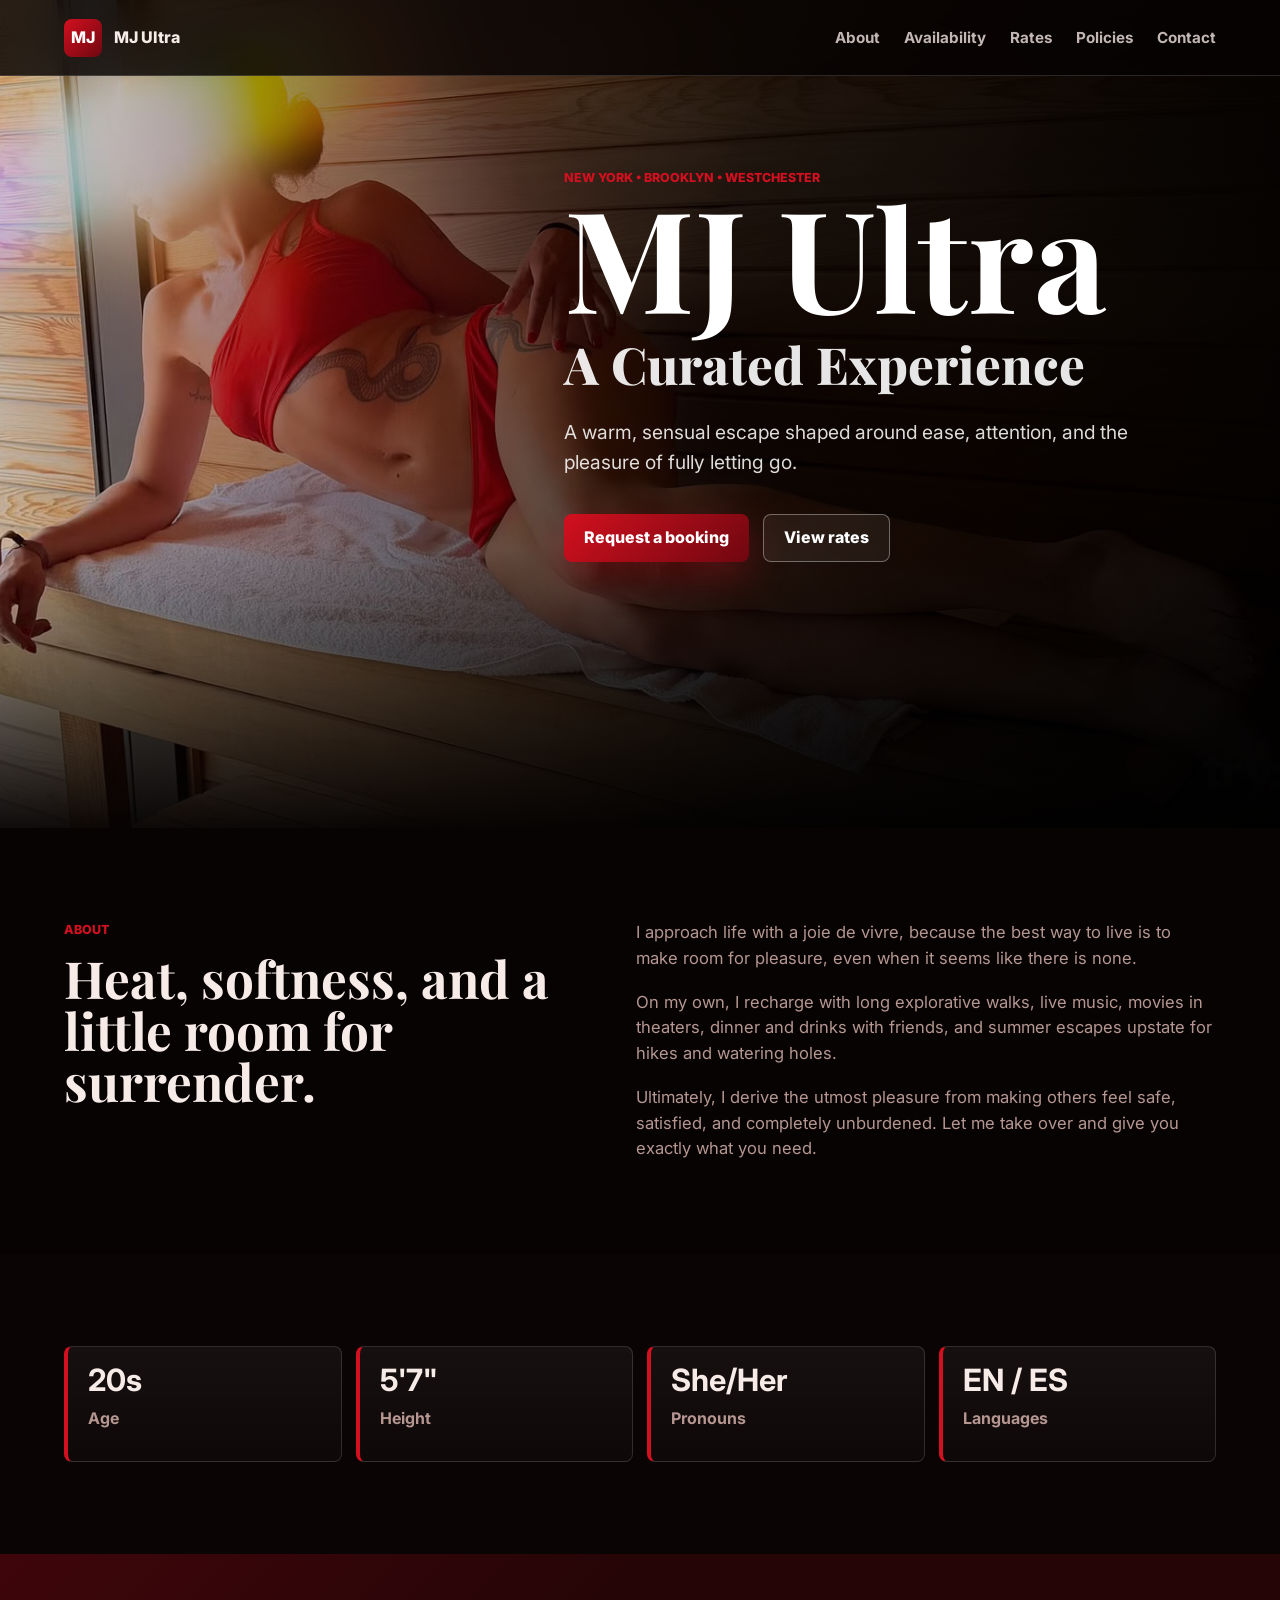
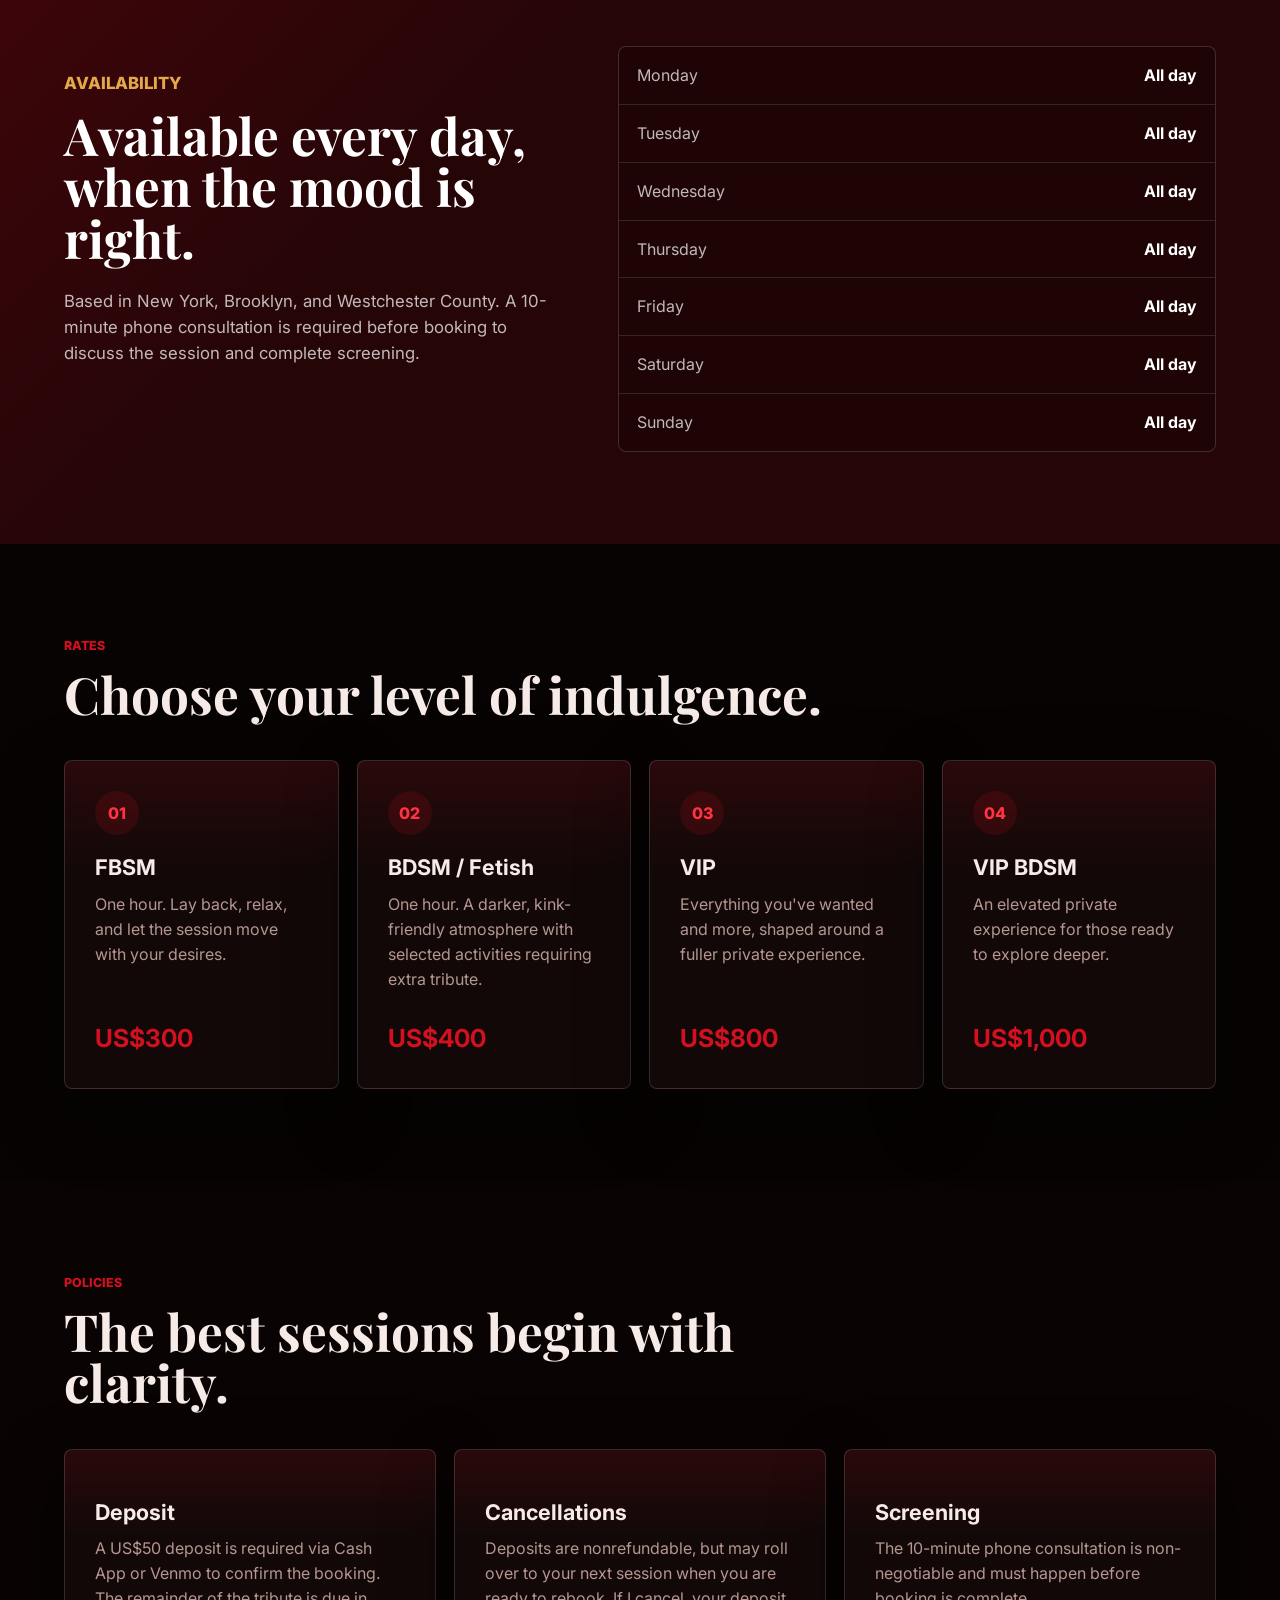
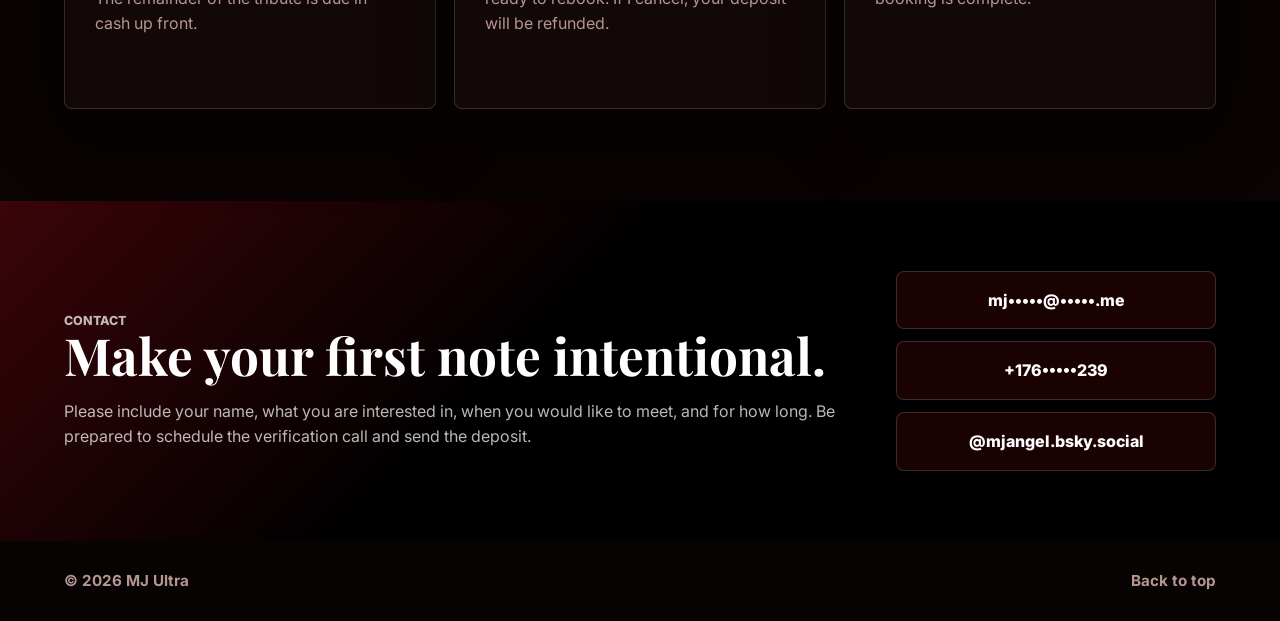
==== index.html @ 52ec8de4 "Launch MJ Ultra website" ====
<!doctype html>
<html lang="en">
  <head>
    <meta charset="utf-8">
    <meta name="viewport" content="width=device-width, initial-scale=1">
    <meta
      name="description"
      content="MJ Ultra offers curated massage and bodywork experiences in New York, Brooklyn, and Westchester County."
    >
    <title>MJ Ultra | A Curated Experience</title>
    <link rel="preconnect" href="https://fonts.googleapis.com">
    <link rel="preconnect" href="https://fonts.gstatic.com" crossorigin>
    <link
      href="https://fonts.googleapis.com/css2?family=Inter:wght@400;500;600;700;800&family=Playfair+Display:wght@700;800&display=swap"
      rel="stylesheet"
    >
    <link rel="stylesheet" href="styles.css">
  </head>
  <body>
    <header class="site-header" data-header>
      <a class="brand" href="#top" aria-label="MJ Ultra home">
        <span class="brand-mark">MJ</span>
        <span>MJ Ultra</span>
      </a>

      <button class="nav-toggle" type="button" aria-label="Open menu" aria-expanded="false" data-nav-toggle>
        <span></span>
        <span></span>
      </button>

      <nav class="site-nav" data-nav>
        <a href="#about">About</a>
        <a href="#availability">Availability</a>
        <a href="#rates">Rates</a>
        <a href="#policies">Policies</a>
        <a href="#contact">Contact</a>
      </nav>
    </header>

    <main id="top">
      <section class="hero" aria-label="MJ Ultra introduction">
        <img class="hero-image" src="assets/mj-ultra-hero.png" alt="MJ Ultra reclining in a red bikini in a warm sauna setting">
        <div class="hero-overlay"></div>
        <div class="hero-content">
          <p class="eyebrow">New York • Brooklyn • Westchester</p>
          <h1>MJ Ultra</h1>
          <p class="hero-tagline">A Curated Experience</p>
          <p class="hero-copy">
            A warm, sensual escape shaped around ease, attention, and the pleasure of fully letting go.
          </p>
          <div class="hero-actions">
            <a class="button primary" href="#contact">Request a booking</a>
            <a class="button secondary" href="#rates">View rates</a>
          </div>
        </div>
      </section>

      <section class="section intro" id="about" aria-label="About MJ Ultra">
        <div>
          <p class="section-kicker">About</p>
          <h2>Heat, softness, and a little room for surrender.</h2>
        </div>
        <div class="copy-stack">
          <p>
            I approach life with a joie de vivre, because the best way to live is to make room for pleasure, even when it seems like there is none.
          </p>
          <p>
            On my own, I recharge with long explorative walks, live music, movies in theaters, dinner and drinks with friends, and summer escapes upstate for hikes and watering holes.
          </p>
          <p>
            Ultimately, I derive the utmost pleasure from making others feel safe, satisfied, and completely unburdened. Let me take over and give you exactly what you need.
          </p>
        </div>
      </section>

      <section class="section stats-band" aria-label="Profile details">
        <div class="stat">
          <strong>20s</strong>
          <span>Age</span>
        </div>
        <div class="stat">
          <strong>5'7"</strong>
          <span>Height</span>
        </div>
        <div class="stat">
          <strong>She/Her</strong>
          <span>Pronouns</span>
        </div>
        <div class="stat">
          <strong>EN / ES</strong>
          <span>Languages</span>
        </div>
      </section>

      <section class="section split" id="availability">
        <div>
          <p class="section-kicker">Availability</p>
          <h2>Available every day, when the mood is right.</h2>
          <p>
            Based in New York, Brooklyn, and Westchester County. A 10-minute phone consultation is required before booking to discuss the session and complete screening.
          </p>
        </div>
        <div class="availability-grid" aria-label="Weekly availability">
          <span>Monday</span><strong>All day</strong>
          <span>Tuesday</span><strong>All day</strong>
          <span>Wednesday</span><strong>All day</strong>
          <span>Thursday</span><strong>All day</strong>
          <span>Friday</span><strong>All day</strong>
          <span>Saturday</span><strong>All day</strong>
          <span>Sunday</span><strong>All day</strong>
        </div>
      </section>

      <section class="section" id="rates">
        <div class="section-heading">
          <p class="section-kicker">Rates</p>
          <h2>Choose your level of indulgence.</h2>
        </div>
        <div class="rate-grid">
          <article class="rate-card">
            <span class="icon">01</span>
            <h3>FBSM</h3>
            <p>One hour. Lay back, relax, and let the session move with your desires.</p>
            <strong>US$300</strong>
          </article>
          <article class="rate-card">
            <span class="icon">02</span>
            <h3>BDSM / Fetish</h3>
            <p>One hour. A darker, kink-friendly atmosphere with selected activities requiring extra tribute.</p>
            <strong>US$400</strong>
          </article>
          <article class="rate-card">
            <span class="icon">03</span>
            <h3>VIP</h3>
            <p>Everything you've wanted and more, shaped around a fuller private experience.</p>
            <strong>US$800</strong>
          </article>
          <article class="rate-card">
            <span class="icon">04</span>
            <h3>VIP BDSM</h3>
            <p>An elevated private experience for those ready to explore deeper.</p>
            <strong>US$1,000</strong>
          </article>
        </div>
      </section>

      <section class="section policy-section" id="policies">
        <div class="section-heading">
          <p class="section-kicker">Policies</p>
          <h2>The best sessions begin with clarity.</h2>
        </div>
        <div class="policy-grid">
          <article>
            <h3>Deposit</h3>
            <p>
              A US$50 deposit is required via Cash App or Venmo to confirm the booking. The remainder of the tribute is due in cash up front.
            </p>
          </article>
          <article>
            <h3>Cancellations</h3>
            <p>
              Deposits are nonrefundable, but may roll over to your next session when you are ready to rebook. If I cancel, your deposit will be refunded.
            </p>
          </article>
          <article>
            <h3>Screening</h3>
            <p>
              The 10-minute phone consultation is non-negotiable and must happen before booking is complete.
            </p>
          </article>
        </div>
      </section>

      <section class="contact-band" id="contact">
        <div>
          <p class="section-kicker">Contact</p>
          <h2>Make your first note intentional.</h2>
          <p>
            Please include your name, what you are interested in, when you would like to meet, and for how long. Be prepared to schedule the verification call and send the deposit.
          </p>
        </div>
        <div class="contact-list">
          <span class="contact-pill">mj•••••@•••••.me</span>
          <span class="contact-pill">+176•••••239</span>
          <span class="contact-pill">@mjangel.bsky.social</span>
        </div>
      </section>
    </main>

    <footer class="site-footer">
      <span>© 2026 MJ Ultra</span>
      <a href="#top">Back to top</a>
    </footer>

    <script src="script.js"></script>
  </body>
</html>
---- styles.css ----
:root {
  color-scheme: dark;
  --ink: #f7ebe7;
  --muted: #b59691;
  --paper: #070303;
  --white: #ffffff;
  --panel: #120808;
  --panel-soft: #1d0b0b;
  --line: rgba(255, 255, 255, 0.14);
  --red: #d3101f;
  --red-deep: #6f0710;
  --red-dark: #260507;
  --gold: #e2a84a;
  --shadow: 0 24px 70px rgba(0, 0, 0, 0.48);
}

* {
  box-sizing: border-box;
}

html {
  scroll-behavior: smooth;
}

body {
  margin: 0;
  background: var(--paper);
  color: var(--ink);
  font-family: Inter, system-ui, -apple-system, BlinkMacSystemFont, "Segoe UI", sans-serif;
  line-height: 1.55;
}

a {
  color: inherit;
  text-decoration: none;
}

.site-header {
  align-items: center;
  background: rgba(7, 3, 3, 0.82);
  backdrop-filter: blur(16px);
  border-bottom: 1px solid var(--line);
  display: flex;
  height: 76px;
  justify-content: space-between;
  left: 0;
  padding: 0 clamp(20px, 5vw, 72px);
  position: fixed;
  right: 0;
  top: 0;
  z-index: 10;
}

.brand {
  align-items: center;
  display: flex;
  font-weight: 800;
  gap: 12px;
}

.brand-mark {
  align-items: center;
  background: linear-gradient(135deg, var(--red), var(--red-deep));
  border-radius: 8px;
  color: var(--white);
  display: inline-flex;
  height: 38px;
  justify-content: center;
  width: 38px;
}

.site-nav {
  align-items: center;
  display: flex;
  gap: 24px;
  font-size: 0.95rem;
  font-weight: 700;
}

.site-nav a {
  color: rgba(247, 235, 231, 0.78);
}

.site-nav a:hover {
  color: var(--red);
}

.nav-toggle {
  background: transparent;
  border: 0;
  cursor: pointer;
  display: none;
  height: 44px;
  padding: 10px;
  width: 44px;
}

.nav-toggle span {
  background: var(--ink);
  display: block;
  height: 2px;
  margin: 7px 0;
  width: 24px;
}

.hero {
  min-height: 92vh;
  overflow: hidden;
  position: relative;
}

.hero-image {
  height: 100%;
  inset: 0;
  object-fit: cover;
  object-position: center;
  position: absolute;
  width: 100%;
}

.hero-overlay {
  background:
    radial-gradient(circle at 24% 34%, rgba(211, 16, 31, 0.16), transparent 30%),
    linear-gradient(270deg, rgba(0, 0, 0, 0.94) 0%, rgba(0, 0, 0, 0.78) 42%, rgba(0, 0, 0, 0.16) 100%),
    linear-gradient(0deg, rgba(7, 3, 3, 0.95), transparent 34%);
  inset: 0;
  position: absolute;
}

.hero-content {
  color: var(--white);
  margin-left: auto;
  max-width: 780px;
  padding: 168px clamp(20px, 5vw, 72px) 96px;
  position: relative;
}

.eyebrow,
.section-kicker {
  color: var(--red);
  font-size: 0.78rem;
  font-weight: 800;
  letter-spacing: 0;
  margin: 0 0 14px;
  text-transform: uppercase;
}

.hero h1 {
  font-family: "Playfair Display", Georgia, serif;
  font-size: clamp(4.4rem, 11vw, 11rem);
  letter-spacing: 0;
  line-height: 0.78;
  margin: 0;
  max-width: 900px;
}

.hero-tagline {
  color: rgba(255, 255, 255, 0.9);
  font-family: "Playfair Display", Georgia, serif;
  font-size: clamp(1.75rem, 4vw, 3.5rem);
  font-weight: 800;
  line-height: 1;
  margin: 28px 0 0;
}

.hero-copy {
  color: rgba(255, 255, 255, 0.86);
  font-size: 1.2rem;
  margin: 28px 0 0;
  max-width: 630px;
}

.hero-actions {
  display: flex;
  flex-wrap: wrap;
  gap: 14px;
  margin-top: 36px;
}

.button {
  align-items: center;
  border-radius: 8px;
  display: inline-flex;
  font-weight: 800;
  justify-content: center;
  min-height: 48px;
  padding: 0 20px;
}

.button.primary {
  background: linear-gradient(135deg, var(--red), var(--red-deep));
  color: var(--white);
  box-shadow: 0 16px 38px rgba(211, 16, 31, 0.28);
}

.button.primary:hover {
  filter: brightness(1.08);
}

.button.secondary {
  background: rgba(255, 255, 255, 0.06);
  border: 1px solid rgba(255, 255, 255, 0.35);
  color: var(--white);
}

.button.secondary:hover {
  background: rgba(255, 255, 255, 0.12);
}

.section {
  padding: 92px clamp(20px, 5vw, 72px);
}

.intro {
  align-items: start;
  display: grid;
  gap: 48px;
  grid-template-columns: minmax(0, 0.95fr) minmax(360px, 1.05fr);
}

h2 {
  font-family: "Playfair Display", Georgia, serif;
  font-size: clamp(2rem, 4vw, 4.1rem);
  letter-spacing: 0;
  line-height: 1;
  margin: 0;
}

h3 {
  font-size: 1.35rem;
  line-height: 1.15;
  margin: 20px 0 12px;
}

.copy-stack {
  color: var(--muted);
  display: grid;
  font-size: 1.04rem;
  gap: 18px;
}

.copy-stack p {
  margin: 0;
}

.section-heading {
  max-width: 820px;
}

.stats-band {
  background: #0b0404;
  display: grid;
  gap: 14px;
  grid-template-columns: repeat(4, minmax(0, 1fr));
}

.stat {
  background: linear-gradient(180deg, rgba(255, 255, 255, 0.05), rgba(255, 255, 255, 0.02));
  border: 1px solid var(--line);
  border-left: 4px solid var(--red);
  border-radius: 8px;
  min-height: 116px;
  padding: 18px 20px;
}

.stat strong {
  display: block;
  font-size: clamp(1.45rem, 2.4vw, 2.3rem);
  line-height: 1;
}

.stat span {
  color: var(--muted);
  display: block;
  font-weight: 700;
  margin-top: 10px;
}

.split {
  align-items: start;
  background:
    linear-gradient(135deg, rgba(111, 7, 16, 0.34), transparent 34%),
    var(--red-dark);
  color: var(--white);
  display: grid;
  gap: 64px;
  grid-template-columns: minmax(0, 0.9fr) minmax(320px, 1.1fr);
}

.split .section-kicker {
  color: var(--gold);
}

.split p {
  color: rgba(255, 255, 255, 0.72);
  font-size: 1.05rem;
  margin-top: 24px;
}

.availability-grid {
  background: rgba(0, 0, 0, 0.2);
  border: 1px solid rgba(255, 255, 255, 0.16);
  border-radius: 8px;
  display: grid;
  grid-template-columns: 1fr auto;
  overflow: hidden;
}

.availability-grid span,
.availability-grid strong {
  border-bottom: 1px solid rgba(255, 255, 255, 0.12);
  padding: 16px 18px;
}

.availability-grid span:nth-last-child(-n + 2),
.availability-grid strong:nth-last-child(-n + 1) {
  border-bottom: 0;
}

.availability-grid span {
  color: rgba(255, 255, 255, 0.72);
}

.availability-grid strong {
  color: var(--white);
}

.rate-grid,
.policy-grid {
  display: grid;
  gap: 18px;
  margin-top: 40px;
}

.rate-grid {
  grid-template-columns: repeat(4, minmax(0, 1fr));
}

.policy-grid {
  grid-template-columns: repeat(3, minmax(0, 1fr));
}

.rate-card,
.policy-grid article {
  background:
    linear-gradient(180deg, rgba(211, 16, 31, 0.12), transparent 34%),
    var(--panel);
  border: 1px solid var(--line);
  border-radius: 8px;
  box-shadow: var(--shadow);
  min-height: 260px;
  padding: 30px;
}

.rate-card {
  display: flex;
  flex-direction: column;
}

.rate-card p,
.policy-grid p,
.contact-band p {
  color: var(--muted);
  margin: 0;
}

.rate-card strong {
  color: var(--red);
  display: block;
  font-size: 1.55rem;
  margin-top: auto;
  padding-top: 28px;
}

.icon {
  align-items: center;
  background: rgba(211, 16, 31, 0.14);
  border-radius: 999px;
  color: #ff3342;
  display: inline-flex;
  font-weight: 800;
  height: 44px;
  justify-content: center;
  width: 44px;
}

.policy-section {
  background: #090303;
}

.contact-band {
  align-items: center;
  background:
    linear-gradient(135deg, rgba(211, 16, 31, 0.28), transparent 42%),
    #000000;
  color: var(--white);
  display: flex;
  gap: 32px;
  justify-content: space-between;
  padding: 70px clamp(20px, 5vw, 72px);
}

.contact-band h2 {
  max-width: 820px;
}

.contact-band p {
  color: rgba(255, 255, 255, 0.72);
  margin-top: 18px;
}

.contact-list {
  display: grid;
  gap: 12px;
  min-width: min(100%, 320px);
}

.contact-pill {
  background: rgba(211, 16, 31, 0.12);
  border: 1px solid rgba(255, 255, 255, 0.16);
  border-radius: 8px;
  color: var(--white);
  display: block;
  font-weight: 800;
  padding: 16px 18px;
  text-align: center;
}

.site-footer {
  align-items: center;
  display: flex;
  justify-content: space-between;
  padding: 28px clamp(20px, 5vw, 72px);
}

.site-footer,
.site-footer a {
  color: var(--muted);
  font-size: 0.95rem;
  font-weight: 700;
}

@media (max-width: 980px) {
  .rate-grid,
  .policy-grid {
    grid-template-columns: repeat(2, minmax(0, 1fr));
  }
}

@media (max-width: 850px) {
  .site-header {
    height: 68px;
  }

  .brand span:last-child {
    max-width: 168px;
  }

  .nav-toggle {
    display: block;
  }

  .site-nav {
    background: rgba(7, 3, 3, 0.98);
    border-bottom: 1px solid var(--line);
    box-shadow: var(--shadow);
    display: none;
    flex-direction: column;
    gap: 0;
    left: 0;
    padding: 12px 20px 22px;
    position: absolute;
    right: 0;
    top: 68px;
  }

  .site-nav.is-open {
    display: flex;
  }

  .site-nav a {
    padding: 14px 0;
    width: 100%;
  }

  .hero {
    min-height: 780px;
  }

  .hero-overlay {
    background:
      linear-gradient(0deg, rgba(0, 0, 0, 0.92), rgba(0, 0, 0, 0.38)),
      linear-gradient(90deg, rgba(0, 0, 0, 0.75), transparent);
  }

  .hero-content {
    padding-top: 128px;
  }

  .intro,
  .split {
    grid-template-columns: 1fr;
  }

  .stats-band,
  .rate-grid,
  .policy-grid {
    grid-template-columns: 1fr;
  }

  .contact-band,
  .site-footer {
    align-items: flex-start;
    flex-direction: column;
  }
}

@media (max-width: 520px) {
  .hero h1 {
    font-size: 4.4rem;
  }

  .hero-actions,
  .button {
    width: 100%;
  }

  .section {
    padding-bottom: 64px;
    padding-top: 64px;
  }

  .contact-pill {
    text-align: left;
  }
}
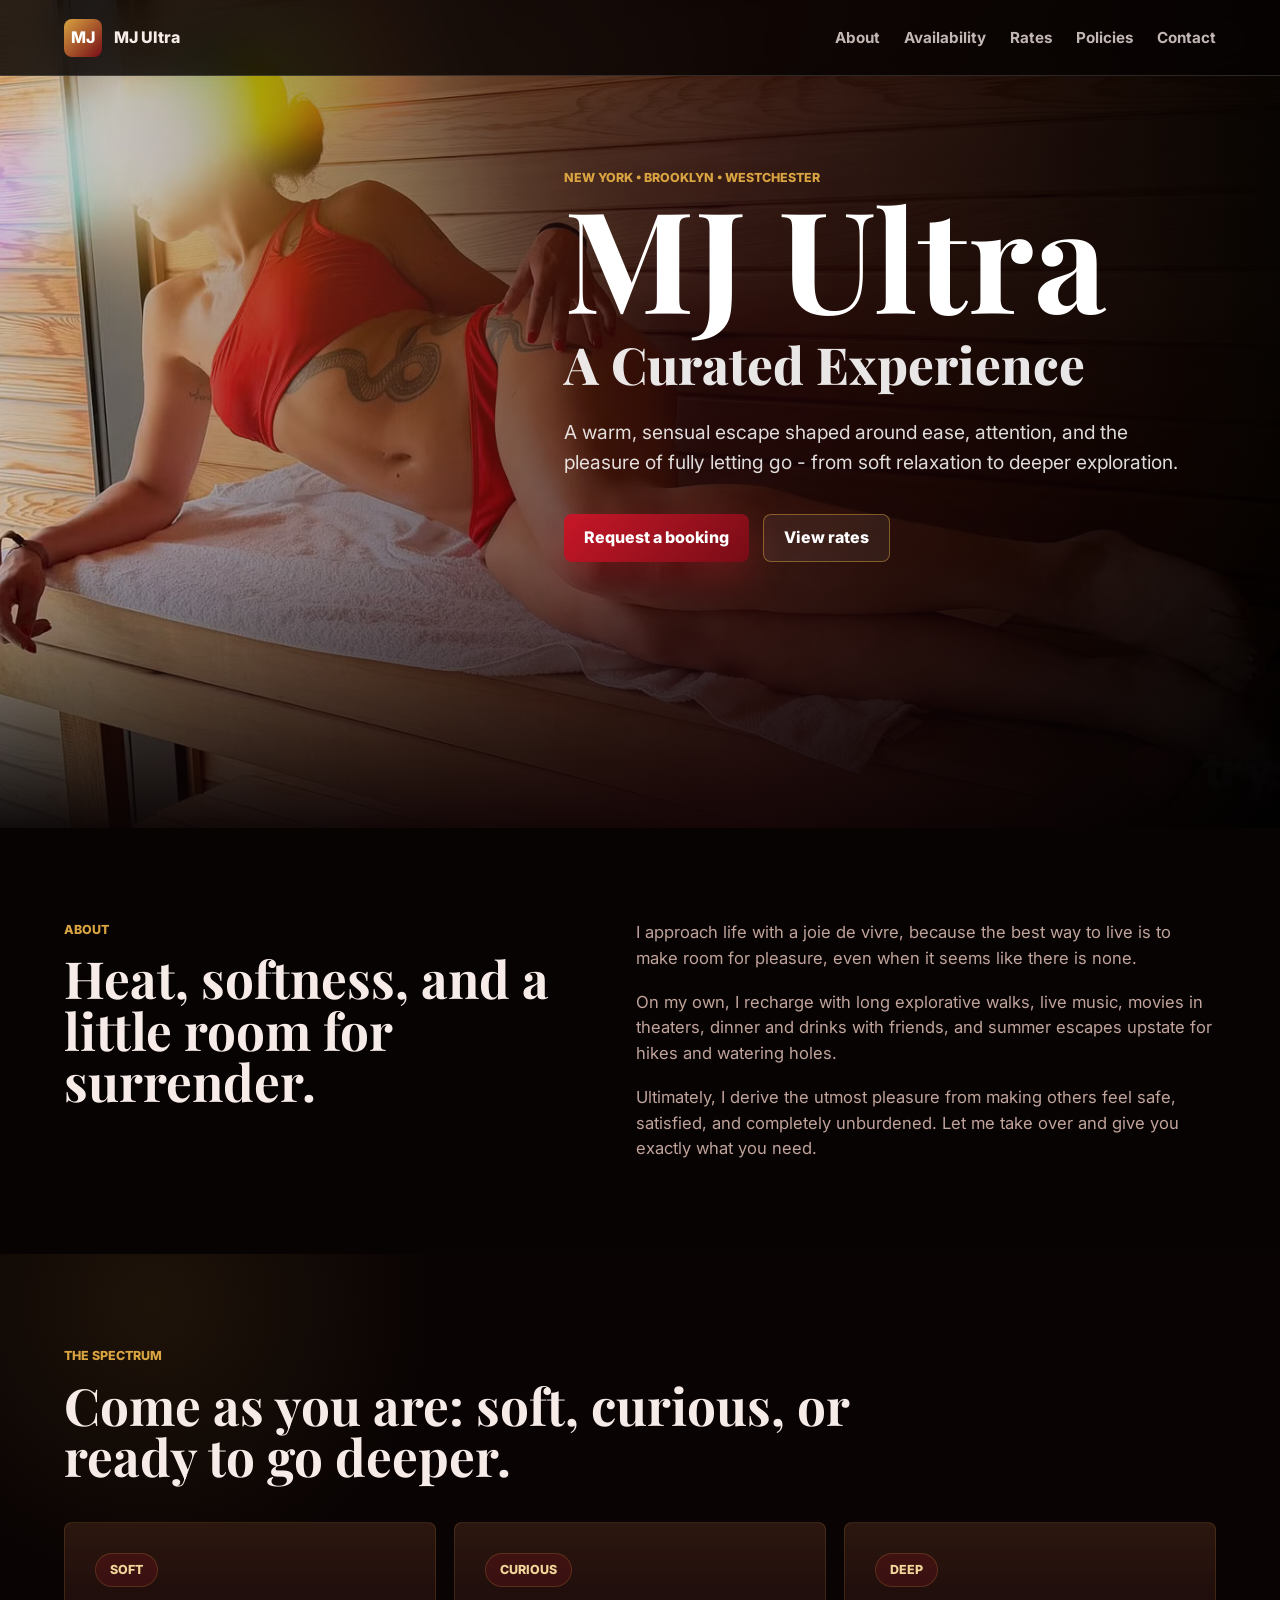
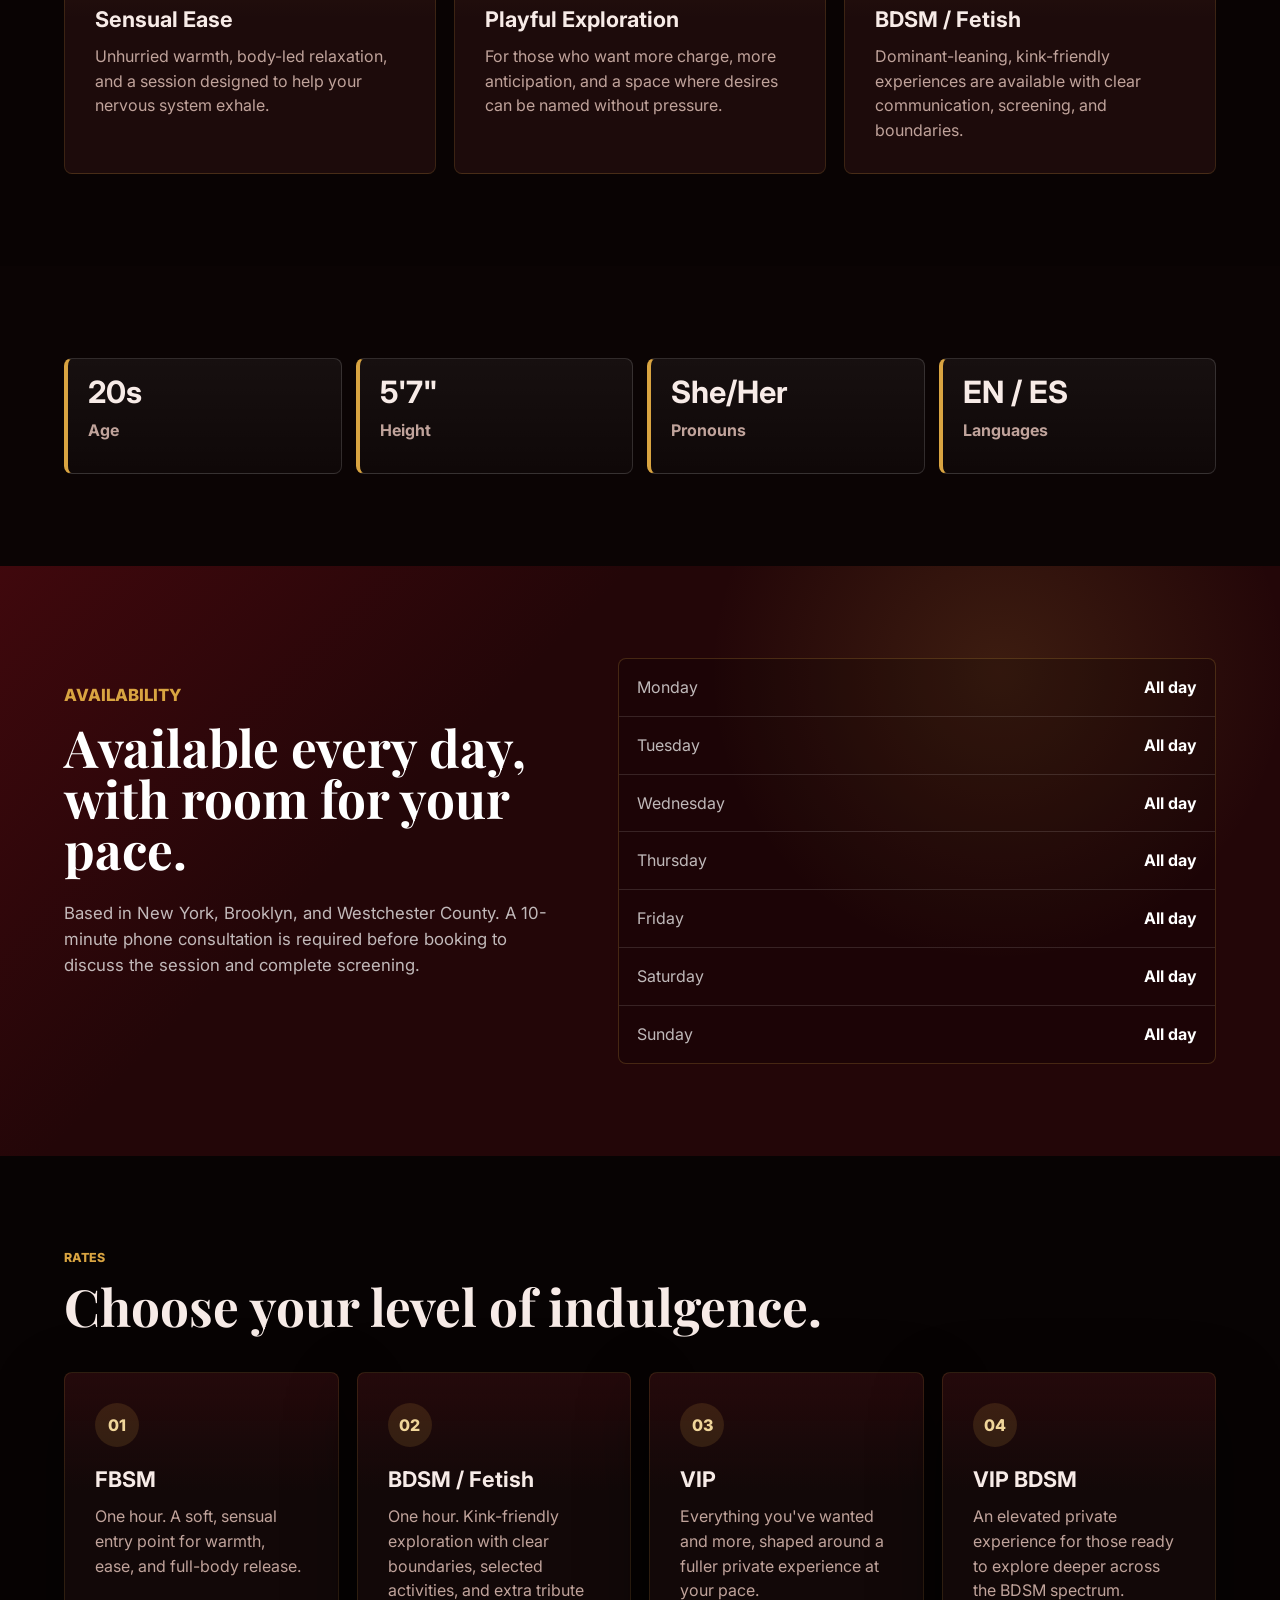
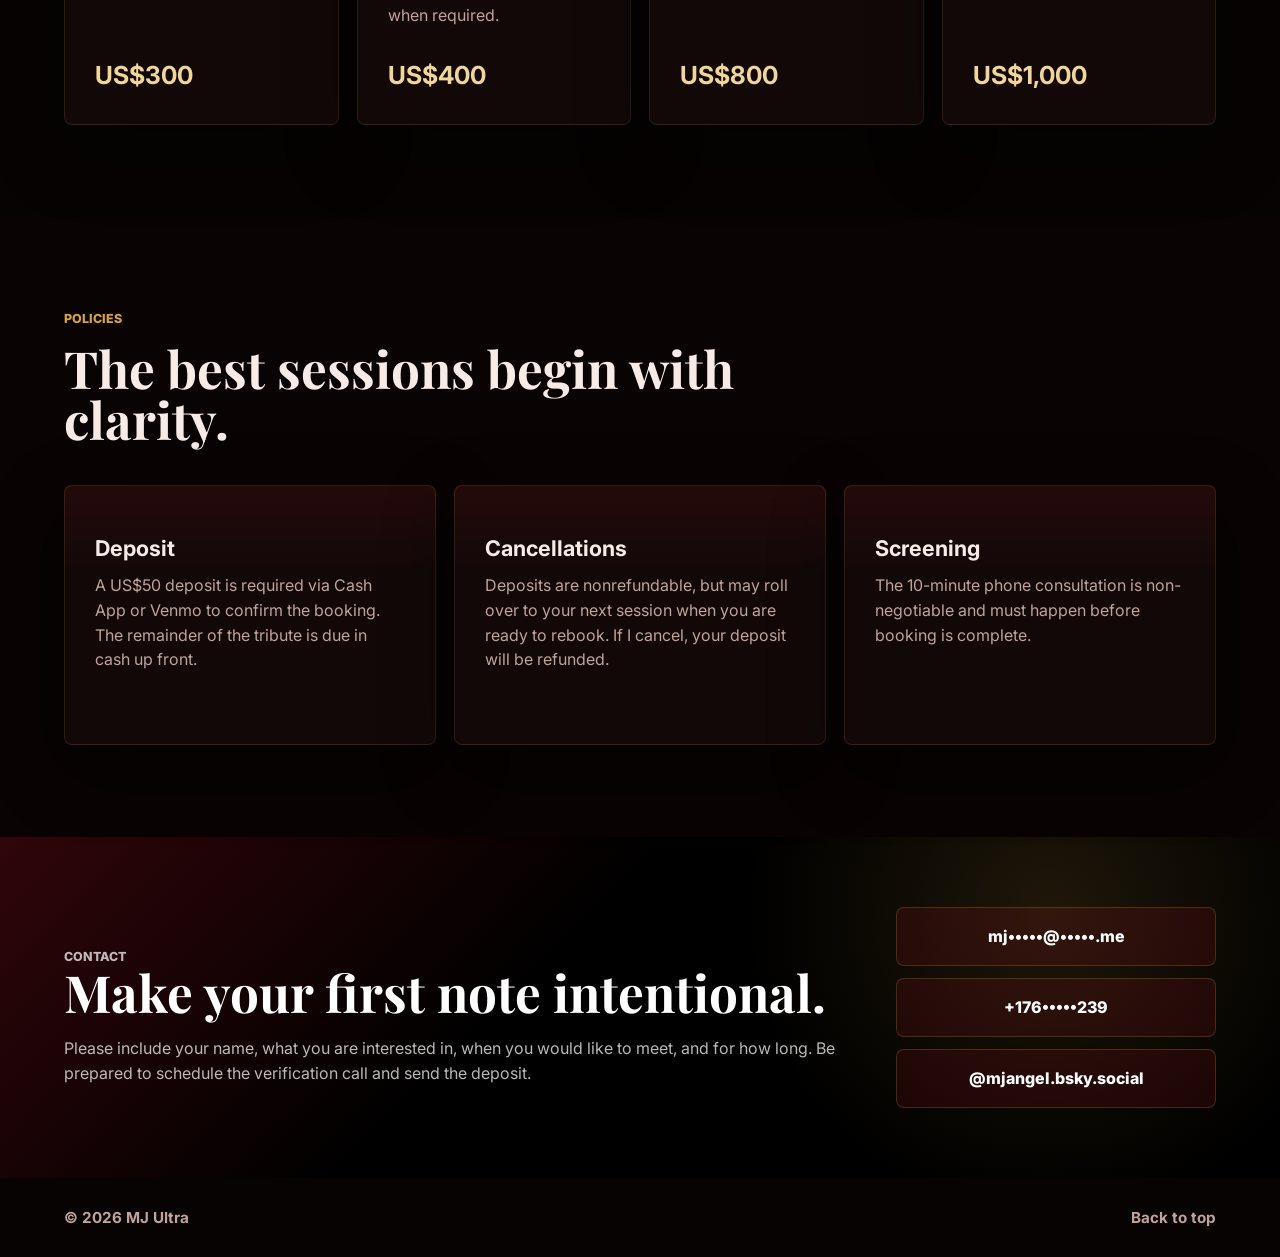
==== commit 8d4166c3: "Refine MJ Ultra visual tone" ====
--- a/index.html
+++ b/index.html
@@ -46,7 +46,7 @@
           <h1>MJ Ultra</h1>
           <p class="hero-tagline">A Curated Experience</p>
           <p class="hero-copy">
-            A warm, sensual escape shaped around ease, attention, and the pleasure of fully letting go.
+            A warm, sensual escape shaped around ease, attention, and the pleasure of fully letting go - from soft relaxation to deeper exploration.
           </p>
           <div class="hero-actions">
             <a class="button primary" href="#contact">Request a booking</a>
@@ -73,6 +73,30 @@
         </div>
       </section>
 
+      <section class="section spectrum" aria-label="Experience spectrum">
+        <div class="section-heading">
+          <p class="section-kicker">The Spectrum</p>
+          <h2>Come as you are: soft, curious, or ready to go deeper.</h2>
+        </div>
+        <div class="spectrum-grid">
+          <article>
+            <span>Soft</span>
+            <h3>Sensual Ease</h3>
+            <p>Unhurried warmth, body-led relaxation, and a session designed to help your nervous system exhale.</p>
+          </article>
+          <article>
+            <span>Curious</span>
+            <h3>Playful Exploration</h3>
+            <p>For those who want more charge, more anticipation, and a space where desires can be named without pressure.</p>
+          </article>
+          <article>
+            <span>Deep</span>
+            <h3>BDSM / Fetish</h3>
+            <p>Dominant-leaning, kink-friendly experiences are available with clear communication, screening, and boundaries.</p>
+          </article>
+        </div>
+      </section>
+
       <section class="section stats-band" aria-label="Profile details">
         <div class="stat">
           <strong>20s</strong>
@@ -95,7 +119,7 @@
       <section class="section split" id="availability">
         <div>
           <p class="section-kicker">Availability</p>
-          <h2>Available every day, when the mood is right.</h2>
+          <h2>Available every day, with room for your pace.</h2>
           <p>
             Based in New York, Brooklyn, and Westchester County. A 10-minute phone consultation is required before booking to discuss the session and complete screening.
           </p>
@@ -120,25 +144,25 @@
           <article class="rate-card">
             <span class="icon">01</span>
             <h3>FBSM</h3>
-            <p>One hour. Lay back, relax, and let the session move with your desires.</p>
+            <p>One hour. A soft, sensual entry point for warmth, ease, and full-body release.</p>
             <strong>US$300</strong>
           </article>
           <article class="rate-card">
             <span class="icon">02</span>
             <h3>BDSM / Fetish</h3>
-            <p>One hour. A darker, kink-friendly atmosphere with selected activities requiring extra tribute.</p>
+            <p>One hour. Kink-friendly exploration with clear boundaries, selected activities, and extra tribute when required.</p>
             <strong>US$400</strong>
           </article>
           <article class="rate-card">
             <span class="icon">03</span>
             <h3>VIP</h3>
-            <p>Everything you've wanted and more, shaped around a fuller private experience.</p>
+            <p>Everything you've wanted and more, shaped around a fuller private experience at your pace.</p>
             <strong>US$800</strong>
           </article>
           <article class="rate-card">
             <span class="icon">04</span>
             <h3>VIP BDSM</h3>
-            <p>An elevated private experience for those ready to explore deeper.</p>
+            <p>An elevated private experience for those ready to explore deeper across the BDSM spectrum.</p>
             <strong>US$1,000</strong>
           </article>
         </div>
--- a/styles.css
+++ b/styles.css
@@ -1,16 +1,17 @@
 :root {
   color-scheme: dark;
   --ink: #f7ebe7;
-  --muted: #b59691;
+  --muted: #c0a39b;
   --paper: #070303;
   --white: #ffffff;
   --panel: #120808;
   --panel-soft: #1d0b0b;
   --line: rgba(255, 255, 255, 0.14);
-  --red: #d3101f;
-  --red-deep: #6f0710;
-  --red-dark: #260507;
-  --gold: #e2a84a;
+  --red: #c81728;
+  --red-deep: #770c16;
+  --red-dark: #230608;
+  --gold: #d9a441;
+  --gold-soft: #f0d69a;
   --shadow: 0 24px 70px rgba(0, 0, 0, 0.48);
 }
 
@@ -60,7 +61,7 @@
 
 .brand-mark {
   align-items: center;
-  background: linear-gradient(135deg, var(--red), var(--red-deep));
+  background: linear-gradient(135deg, var(--gold), var(--red-deep));
   border-radius: 8px;
   color: var(--white);
   display: inline-flex;
@@ -82,7 +83,7 @@
 }
 
 .site-nav a:hover {
-  color: var(--red);
+  color: var(--gold-soft);
 }
 
 .nav-toggle {
@@ -120,8 +121,8 @@
 
 .hero-overlay {
   background:
-    radial-gradient(circle at 24% 34%, rgba(211, 16, 31, 0.16), transparent 30%),
-    linear-gradient(270deg, rgba(0, 0, 0, 0.94) 0%, rgba(0, 0, 0, 0.78) 42%, rgba(0, 0, 0, 0.16) 100%),
+    radial-gradient(circle at 24% 34%, rgba(216, 164, 65, 0.16), transparent 30%),
+    linear-gradient(270deg, rgba(0, 0, 0, 0.91) 0%, rgba(25, 5, 7, 0.74) 42%, rgba(0, 0, 0, 0.14) 100%),
     linear-gradient(0deg, rgba(7, 3, 3, 0.95), transparent 34%);
   inset: 0;
   position: absolute;
@@ -137,7 +138,7 @@
 
 .eyebrow,
 .section-kicker {
-  color: var(--red);
+  color: var(--gold);
   font-size: 0.78rem;
   font-weight: 800;
   letter-spacing: 0;
@@ -190,7 +191,7 @@
 .button.primary {
   background: linear-gradient(135deg, var(--red), var(--red-deep));
   color: var(--white);
-  box-shadow: 0 16px 38px rgba(211, 16, 31, 0.28);
+  box-shadow: 0 16px 38px rgba(200, 23, 40, 0.28);
 }
 
 .button.primary:hover {
@@ -199,7 +200,7 @@
 
 .button.secondary {
   background: rgba(255, 255, 255, 0.06);
-  border: 1px solid rgba(255, 255, 255, 0.35);
+  border: 1px solid rgba(217, 164, 65, 0.48);
   color: var(--white);
 }
 
@@ -247,6 +248,48 @@
   max-width: 820px;
 }
 
+.spectrum {
+  background:
+    radial-gradient(circle at 12% 8%, rgba(217, 164, 65, 0.1), transparent 22%),
+    #090303;
+}
+
+.spectrum-grid {
+  display: grid;
+  gap: 18px;
+  grid-template-columns: repeat(3, minmax(0, 1fr));
+  margin-top: 40px;
+}
+
+.spectrum-grid article {
+  background:
+    linear-gradient(180deg, rgba(217, 164, 65, 0.08), transparent 38%),
+    var(--panel-soft);
+  border: 1px solid rgba(217, 164, 65, 0.16);
+  border-radius: 8px;
+  min-height: 250px;
+  padding: 30px;
+}
+
+.spectrum-grid span {
+  align-items: center;
+  background: rgba(200, 23, 40, 0.15);
+  border: 1px solid rgba(217, 164, 65, 0.2);
+  border-radius: 999px;
+  color: var(--gold-soft);
+  display: inline-flex;
+  font-size: 0.78rem;
+  font-weight: 800;
+  min-height: 34px;
+  padding: 0 14px;
+  text-transform: uppercase;
+}
+
+.spectrum-grid p {
+  color: var(--muted);
+  margin: 0;
+}
+
 .stats-band {
   background: #0b0404;
   display: grid;
@@ -257,7 +300,7 @@
 .stat {
   background: linear-gradient(180deg, rgba(255, 255, 255, 0.05), rgba(255, 255, 255, 0.02));
   border: 1px solid var(--line);
-  border-left: 4px solid var(--red);
+  border-left: 4px solid var(--gold);
   border-radius: 8px;
   min-height: 116px;
   padding: 18px 20px;
@@ -279,7 +322,8 @@
 .split {
   align-items: start;
   background:
-    linear-gradient(135deg, rgba(111, 7, 16, 0.34), transparent 34%),
+    radial-gradient(circle at 78% 18%, rgba(217, 164, 65, 0.14), transparent 26%),
+    linear-gradient(135deg, rgba(119, 12, 22, 0.34), transparent 34%),
     var(--red-dark);
   color: var(--white);
   display: grid;
@@ -298,8 +342,8 @@
 }
 
 .availability-grid {
-  background: rgba(0, 0, 0, 0.2);
-  border: 1px solid rgba(255, 255, 255, 0.16);
+  background: rgba(0, 0, 0, 0.18);
+  border: 1px solid rgba(217, 164, 65, 0.22);
   border-radius: 8px;
   display: grid;
   grid-template-columns: 1fr auto;
@@ -343,9 +387,9 @@
 .rate-card,
 .policy-grid article {
   background:
-    linear-gradient(180deg, rgba(211, 16, 31, 0.12), transparent 34%),
+    linear-gradient(180deg, rgba(200, 23, 40, 0.1), transparent 34%),
     var(--panel);
-  border: 1px solid var(--line);
+  border: 1px solid rgba(217, 164, 65, 0.14);
   border-radius: 8px;
   box-shadow: var(--shadow);
   min-height: 260px;
@@ -365,7 +409,7 @@
 }
 
 .rate-card strong {
-  color: var(--red);
+  color: var(--gold-soft);
   display: block;
   font-size: 1.55rem;
   margin-top: auto;
@@ -374,9 +418,9 @@
 
 .icon {
   align-items: center;
-  background: rgba(211, 16, 31, 0.14);
+  background: rgba(217, 164, 65, 0.14);
   border-radius: 999px;
-  color: #ff3342;
+  color: var(--gold-soft);
   display: inline-flex;
   font-weight: 800;
   height: 44px;
@@ -391,7 +435,8 @@
 .contact-band {
   align-items: center;
   background:
-    linear-gradient(135deg, rgba(211, 16, 31, 0.28), transparent 42%),
+    radial-gradient(circle at 82% 22%, rgba(217, 164, 65, 0.14), transparent 28%),
+    linear-gradient(135deg, rgba(200, 23, 40, 0.24), transparent 42%),
     #000000;
   color: var(--white);
   display: flex;
@@ -416,8 +461,8 @@
 }
 
 .contact-pill {
-  background: rgba(211, 16, 31, 0.12);
-  border: 1px solid rgba(255, 255, 255, 0.16);
+  background: rgba(200, 23, 40, 0.12);
+  border: 1px solid rgba(217, 164, 65, 0.22);
   border-radius: 8px;
   color: var(--white);
   display: block;
@@ -503,6 +548,7 @@
   }
 
   .stats-band,
+  .spectrum-grid,
   .rate-grid,
   .policy-grid {
     grid-template-columns: 1fr;
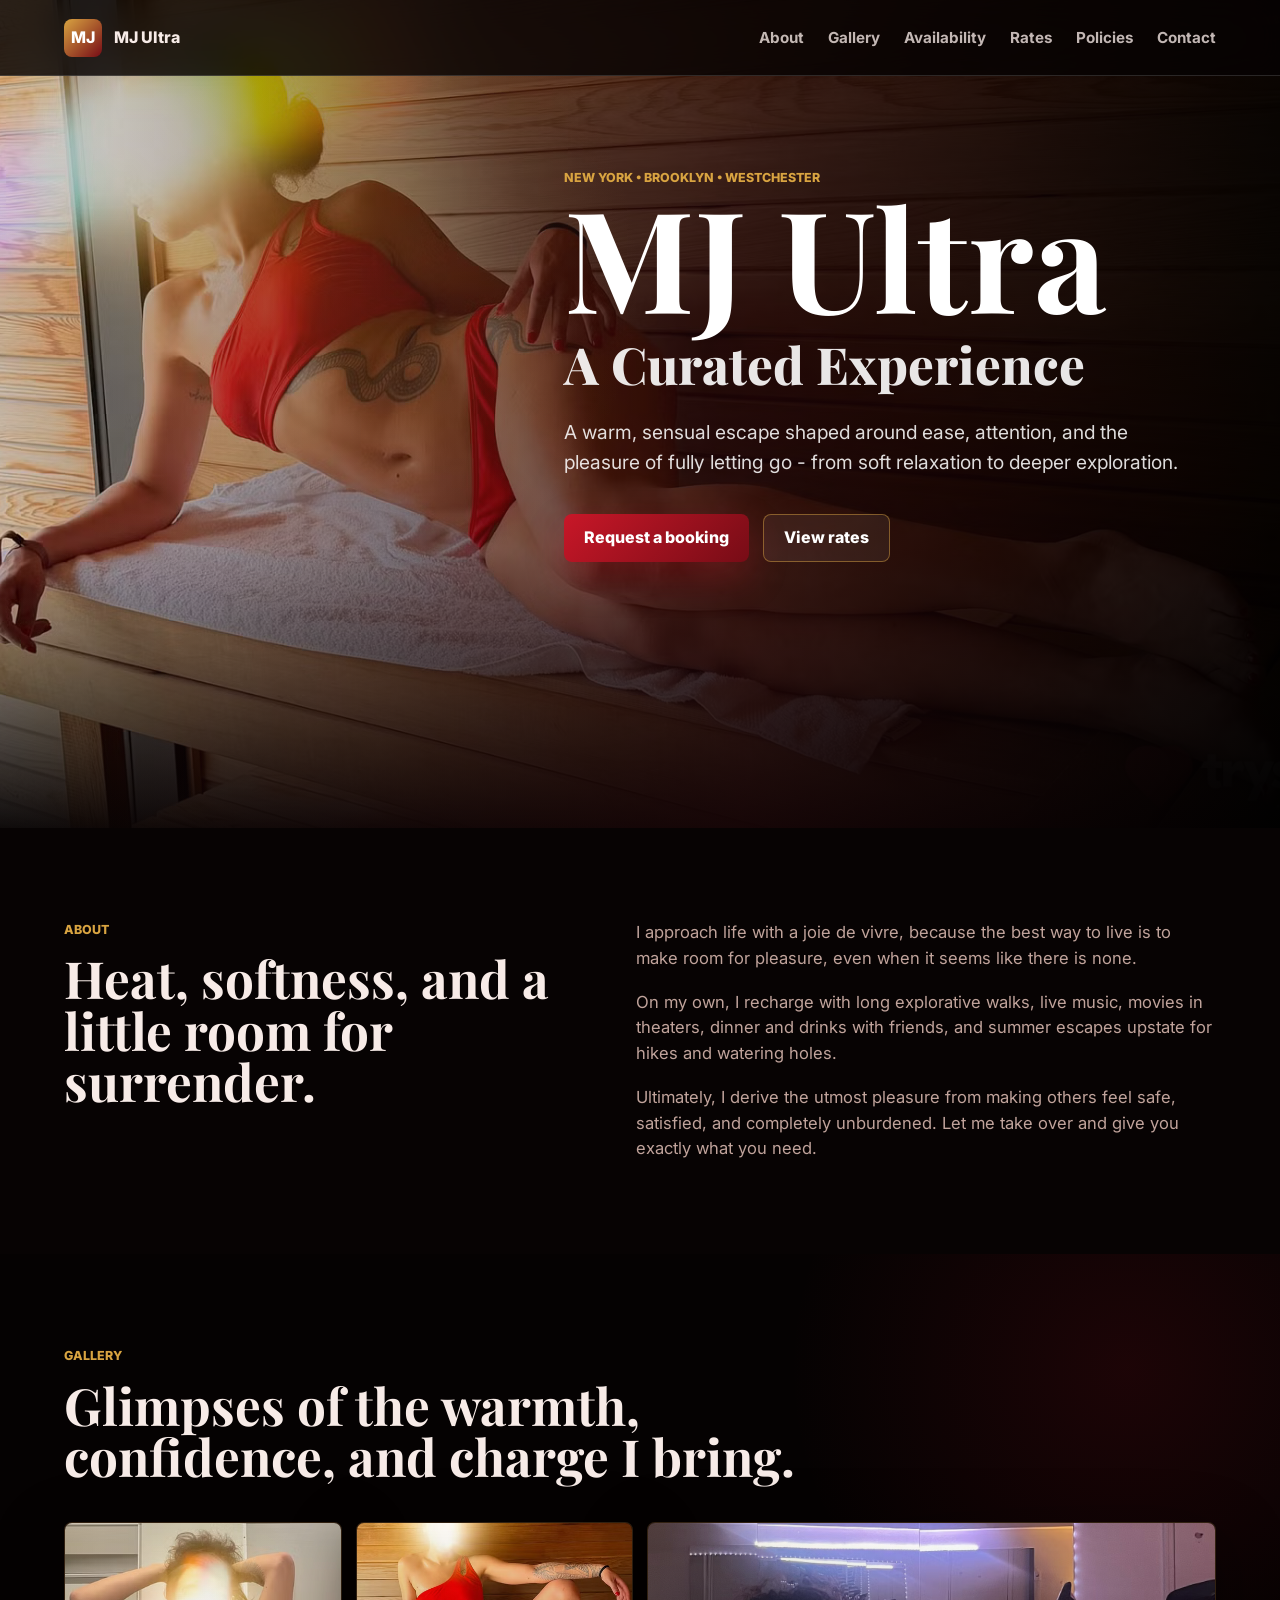
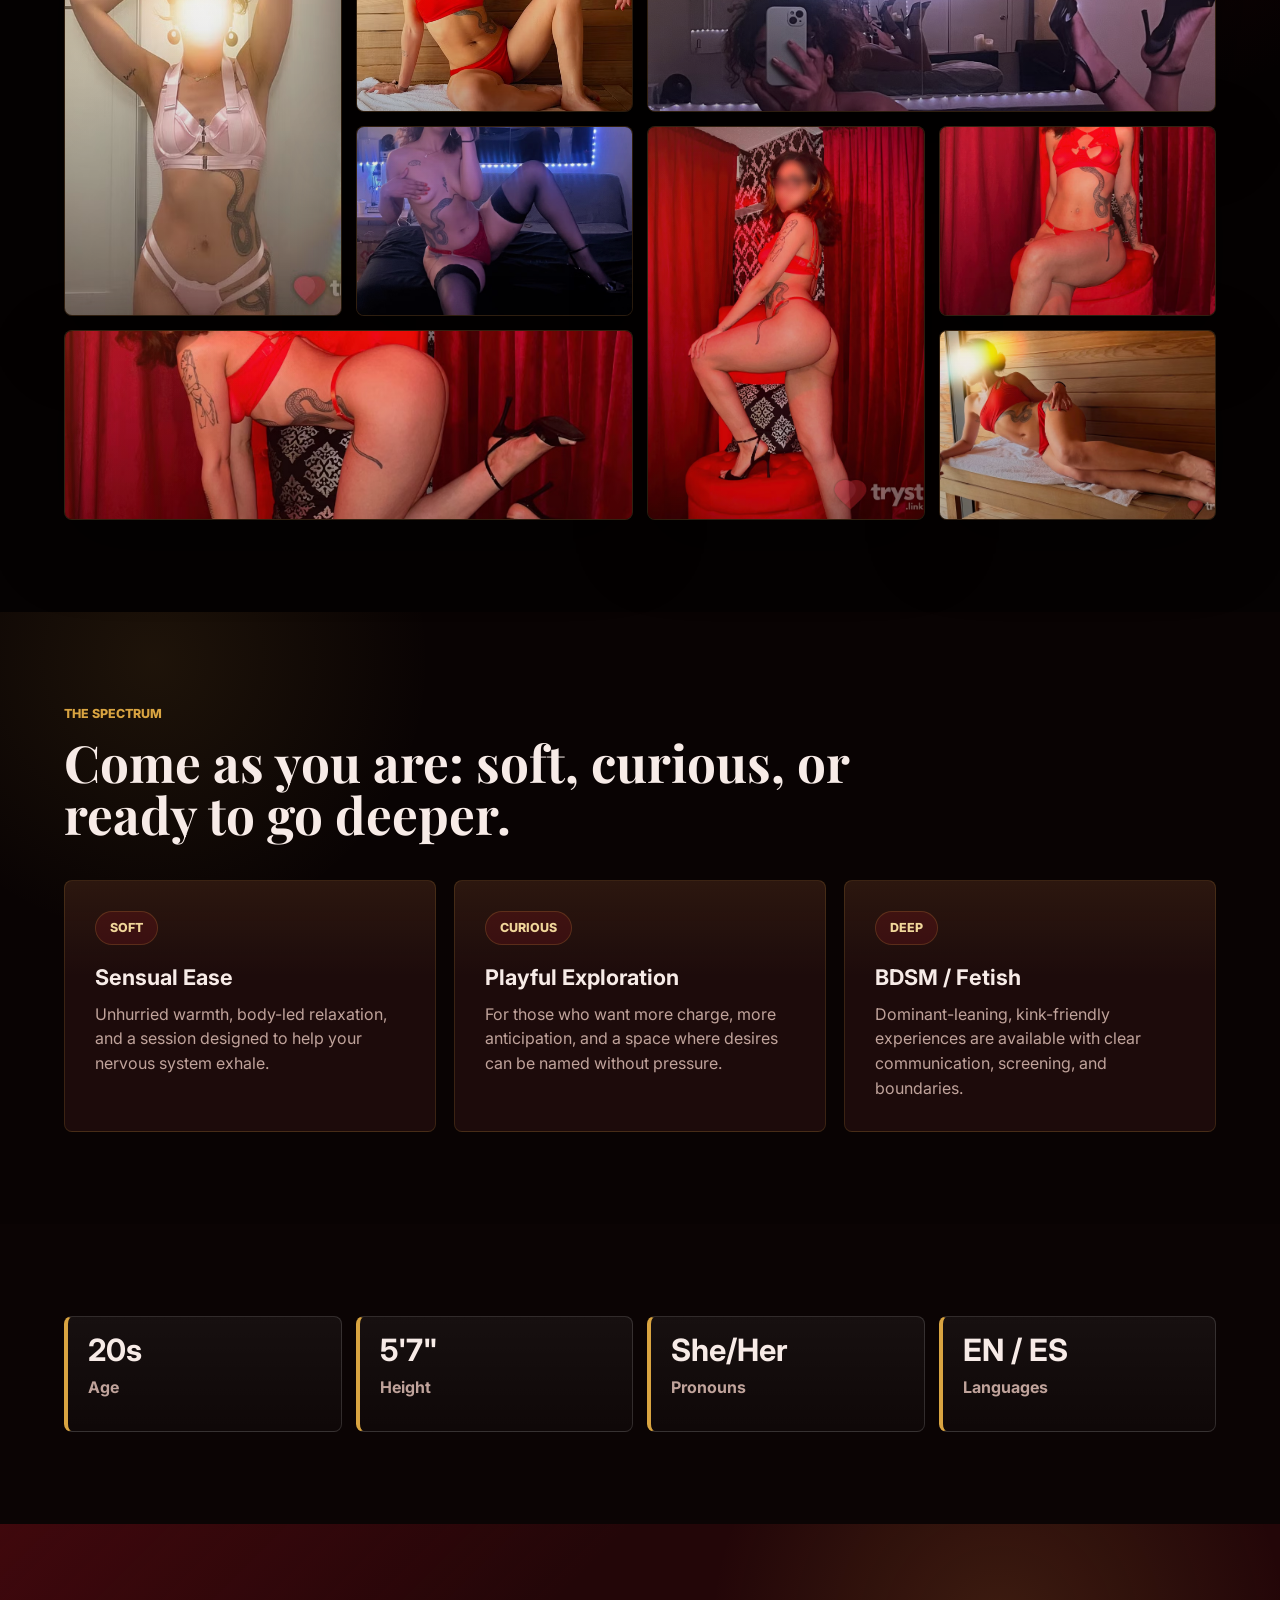
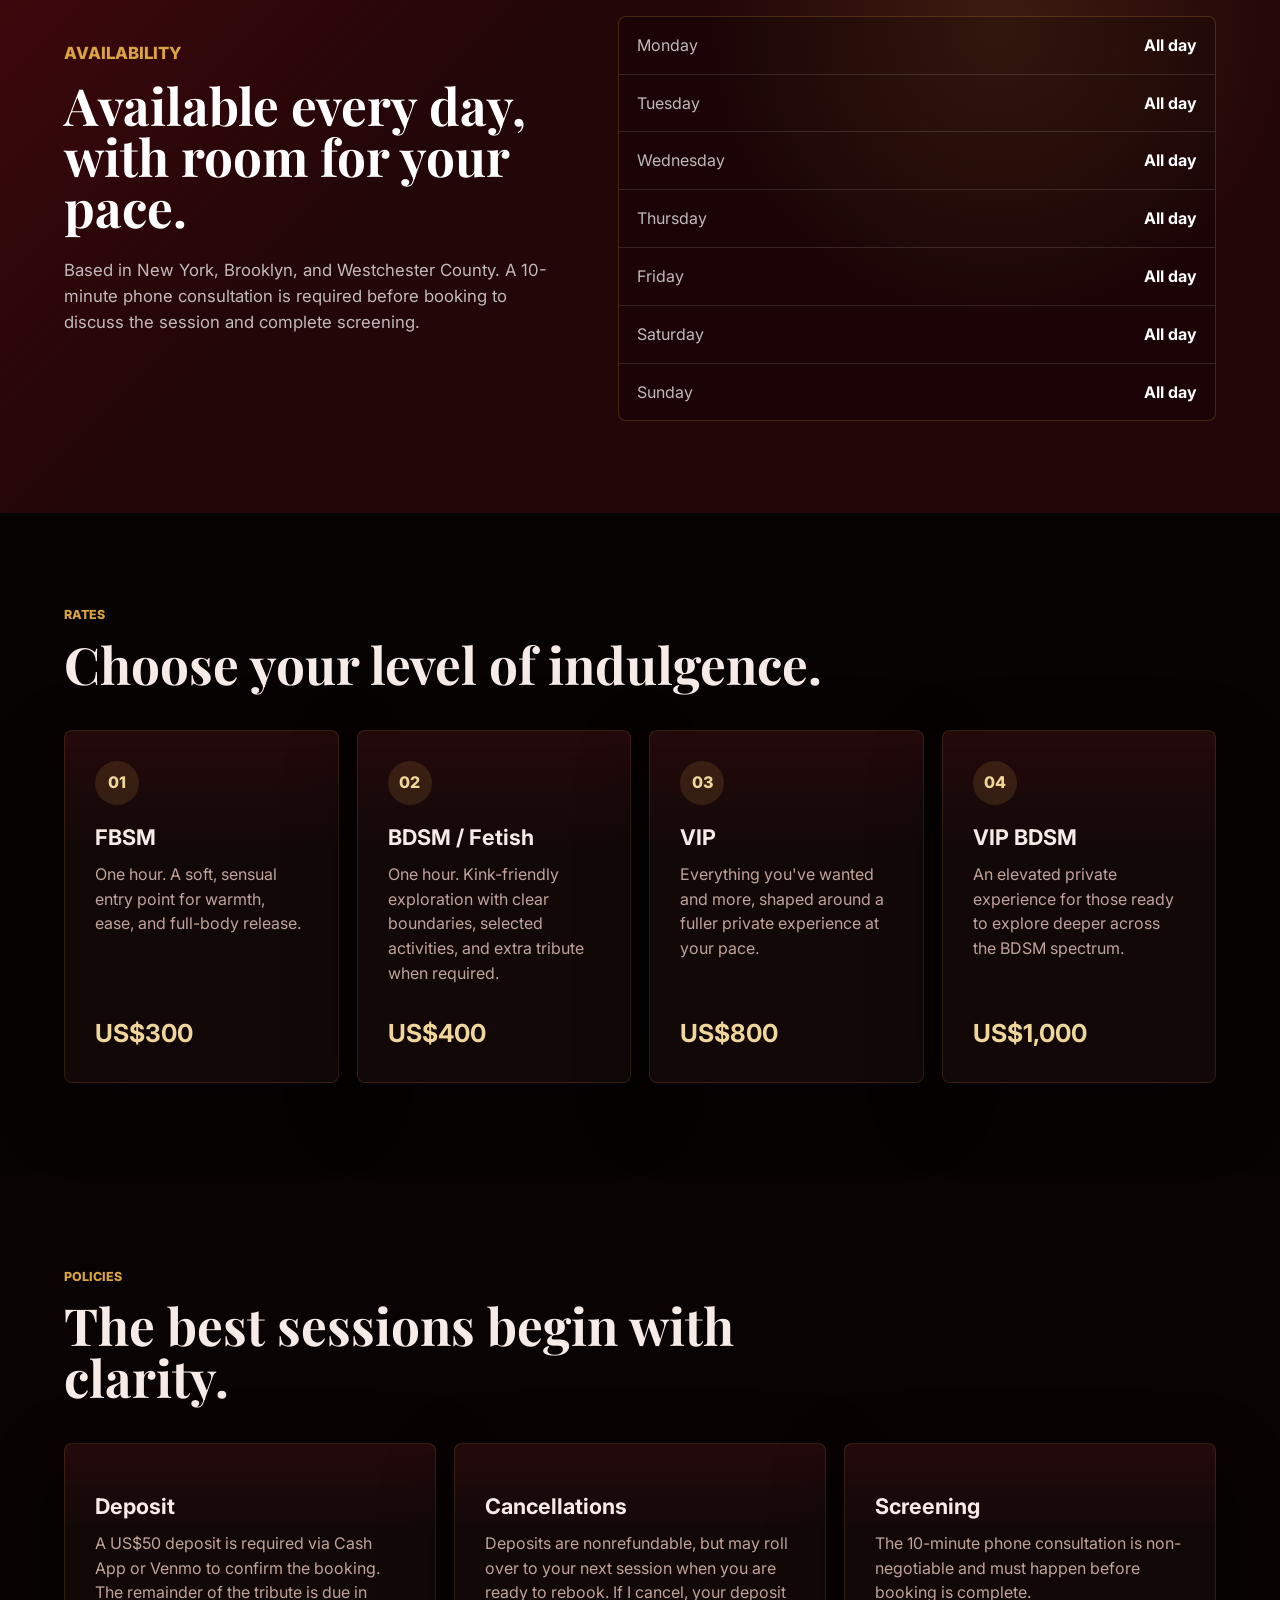
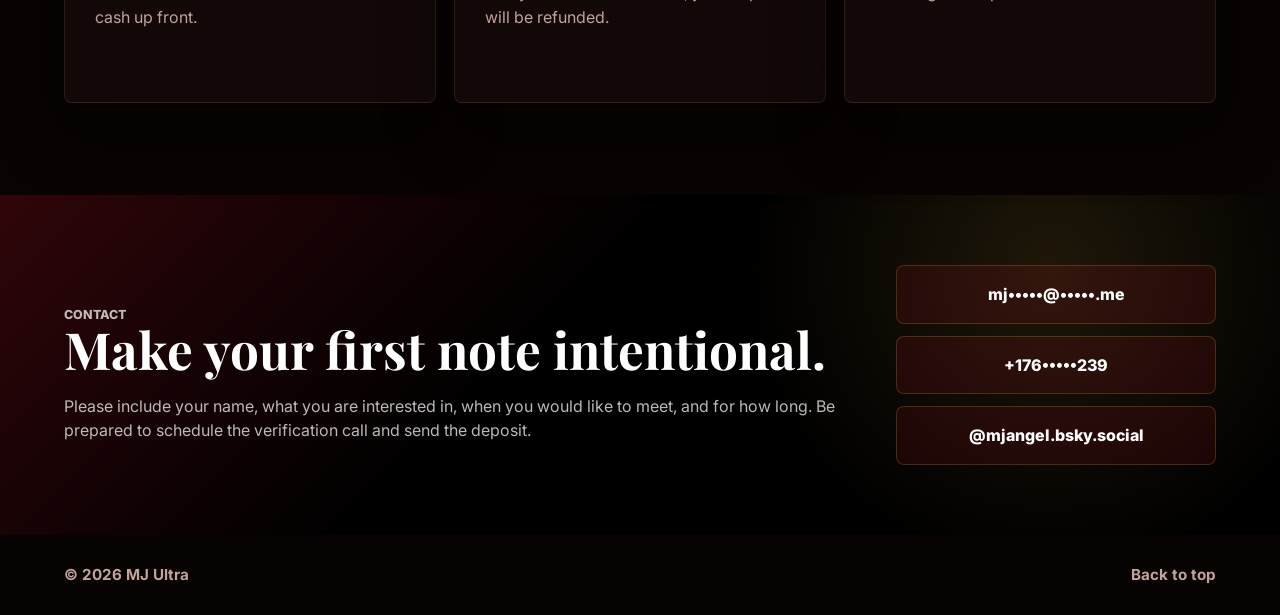
==== commit 010c091c: "Add profile gallery" ====
--- a/index.html
+++ b/index.html
@@ -30,6 +30,7 @@
 
       <nav class="site-nav" data-nav>
         <a href="#about">About</a>
+        <a href="#gallery">Gallery</a>
         <a href="#availability">Availability</a>
         <a href="#rates">Rates</a>
         <a href="#policies">Policies</a>
@@ -73,6 +74,39 @@
         </div>
       </section>
 
+      <section class="section gallery-section" id="gallery" aria-label="Photo gallery">
+        <div class="section-heading">
+          <p class="section-kicker">Gallery</p>
+          <h2>Glimpses of the warmth, confidence, and charge I bring.</h2>
+        </div>
+        <div class="gallery-grid">
+          <figure class="gallery-item tall">
+            <img src="assets/gallery/profile-01.avif" alt="MJ Ultra gallery photo 1" loading="lazy">
+          </figure>
+          <figure class="gallery-item">
+            <img src="assets/gallery/profile-02.avif" alt="MJ Ultra gallery photo 2" loading="lazy">
+          </figure>
+          <figure class="gallery-item wide">
+            <img src="assets/gallery/profile-03.avif" alt="MJ Ultra gallery photo 3" loading="lazy">
+          </figure>
+          <figure class="gallery-item">
+            <img src="assets/gallery/profile-04.avif" alt="MJ Ultra gallery photo 4" loading="lazy">
+          </figure>
+          <figure class="gallery-item tall">
+            <img src="assets/gallery/profile-05.avif" alt="MJ Ultra gallery photo 5" loading="lazy">
+          </figure>
+          <figure class="gallery-item">
+            <img src="assets/gallery/profile-06.avif" alt="MJ Ultra gallery photo 6" loading="lazy">
+          </figure>
+          <figure class="gallery-item wide">
+            <img src="assets/gallery/profile-07.avif" alt="MJ Ultra gallery photo 7" loading="lazy">
+          </figure>
+          <figure class="gallery-item">
+            <img src="assets/gallery/profile-08.avif" alt="MJ Ultra gallery photo 8" loading="lazy">
+          </figure>
+        </div>
+      </section>
+
       <section class="section spectrum" aria-label="Experience spectrum">
         <div class="section-heading">
           <p class="section-kicker">The Spectrum</p>
--- a/styles.css
+++ b/styles.css
@@ -248,6 +248,57 @@
   max-width: 820px;
 }
 
+.gallery-section {
+  background:
+    radial-gradient(circle at 88% 12%, rgba(200, 23, 40, 0.12), transparent 24%),
+    #050202;
+}
+
+.gallery-grid {
+  display: grid;
+  gap: 14px;
+  grid-auto-flow: dense;
+  grid-auto-rows: 190px;
+  grid-template-columns: repeat(4, minmax(0, 1fr));
+  margin-top: 40px;
+}
+
+.gallery-item {
+  background: var(--panel);
+  border: 1px solid rgba(217, 164, 65, 0.16);
+  border-radius: 8px;
+  box-shadow: var(--shadow);
+  margin: 0;
+  overflow: hidden;
+  position: relative;
+}
+
+.gallery-item::after {
+  background:
+    linear-gradient(180deg, rgba(0, 0, 0, 0), rgba(0, 0, 0, 0.24)),
+    linear-gradient(135deg, rgba(217, 164, 65, 0.12), transparent 38%);
+  content: "";
+  inset: 0;
+  pointer-events: none;
+  position: absolute;
+}
+
+.gallery-item img {
+  display: block;
+  height: 100%;
+  object-fit: cover;
+  object-position: center;
+  width: 100%;
+}
+
+.gallery-item.tall {
+  grid-row: span 2;
+}
+
+.gallery-item.wide {
+  grid-column: span 2;
+}
+
 .spectrum {
   background:
     radial-gradient(circle at 12% 8%, rgba(217, 164, 65, 0.1), transparent 22%),
@@ -486,6 +537,10 @@
 }
 
 @media (max-width: 980px) {
+  .gallery-grid {
+    grid-template-columns: repeat(3, minmax(0, 1fr));
+  }
+
   .rate-grid,
   .policy-grid {
     grid-template-columns: repeat(2, minmax(0, 1fr));
@@ -554,6 +609,17 @@
     grid-template-columns: 1fr;
   }
 
+  .gallery-grid {
+    grid-auto-rows: 240px;
+    grid-template-columns: 1fr;
+  }
+
+  .gallery-item.tall,
+  .gallery-item.wide {
+    grid-column: auto;
+    grid-row: auto;
+  }
+
   .contact-band,
   .site-footer {
     align-items: flex-start;
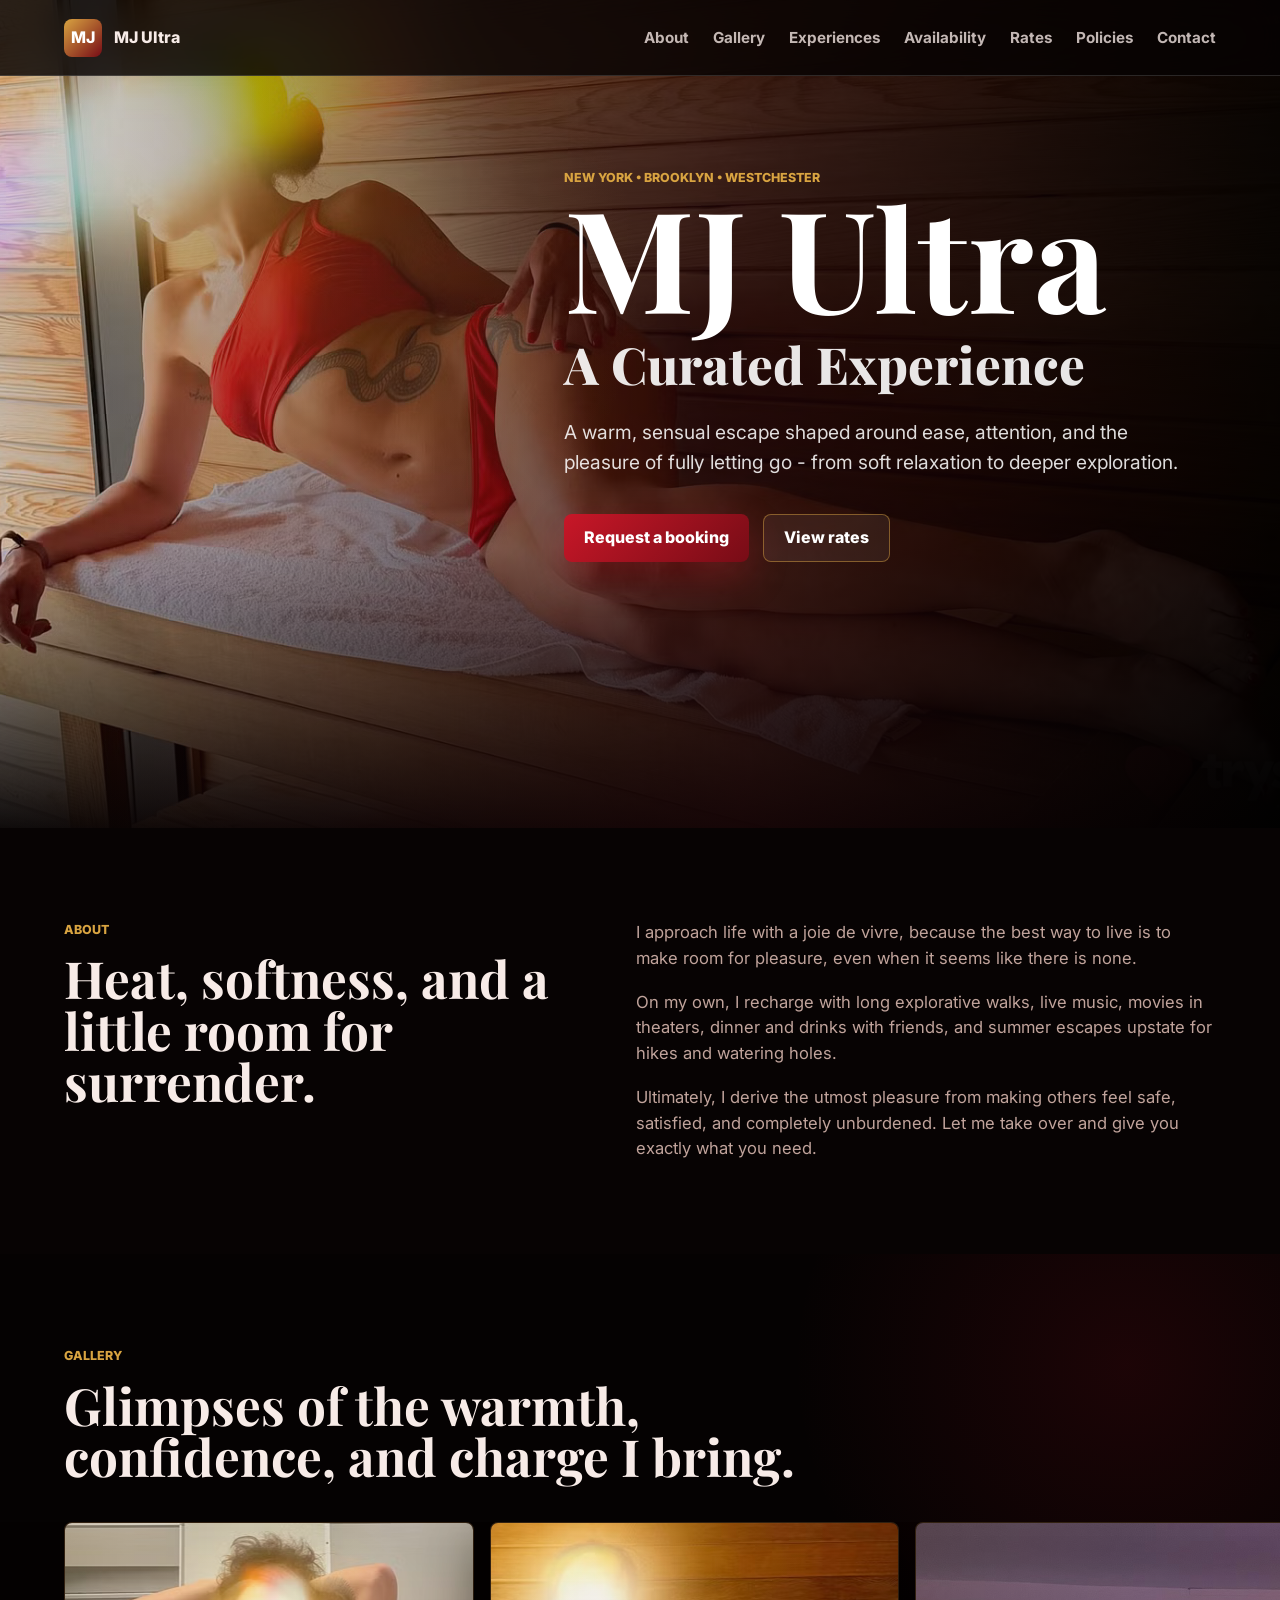
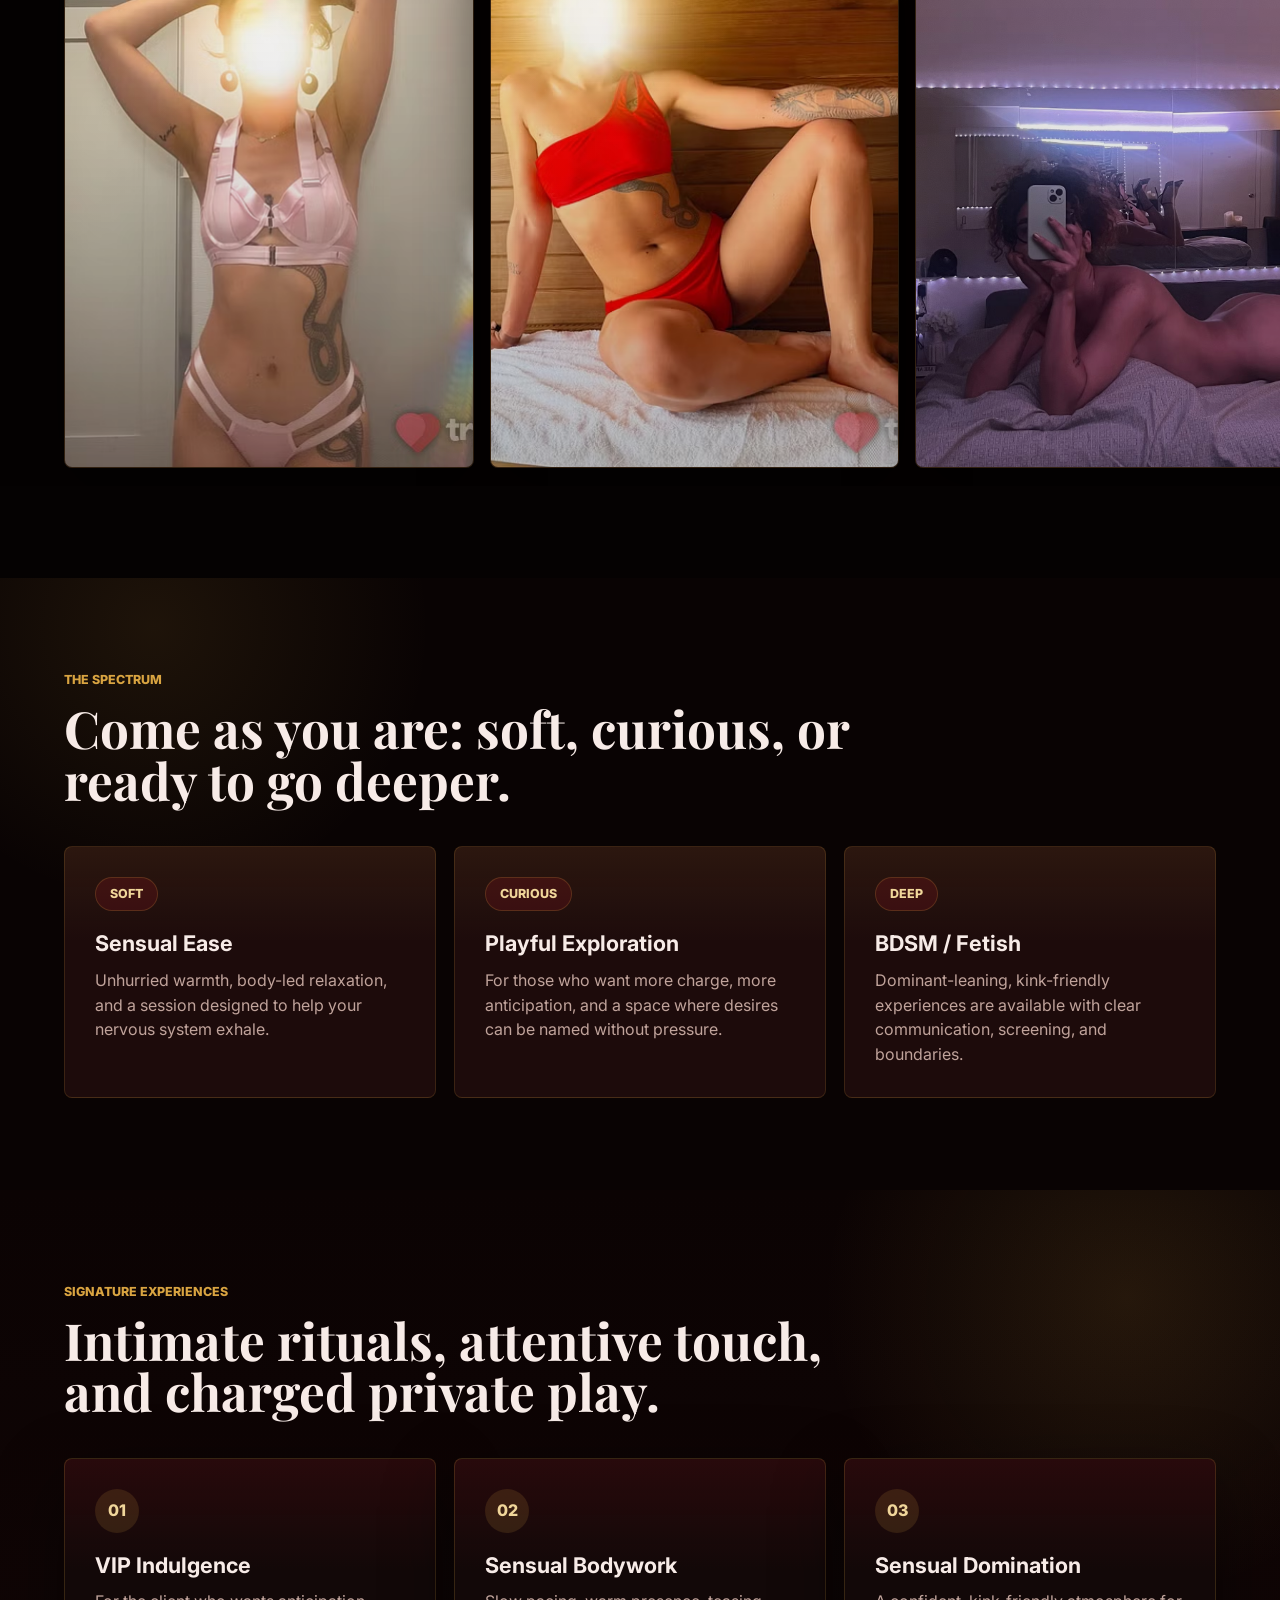
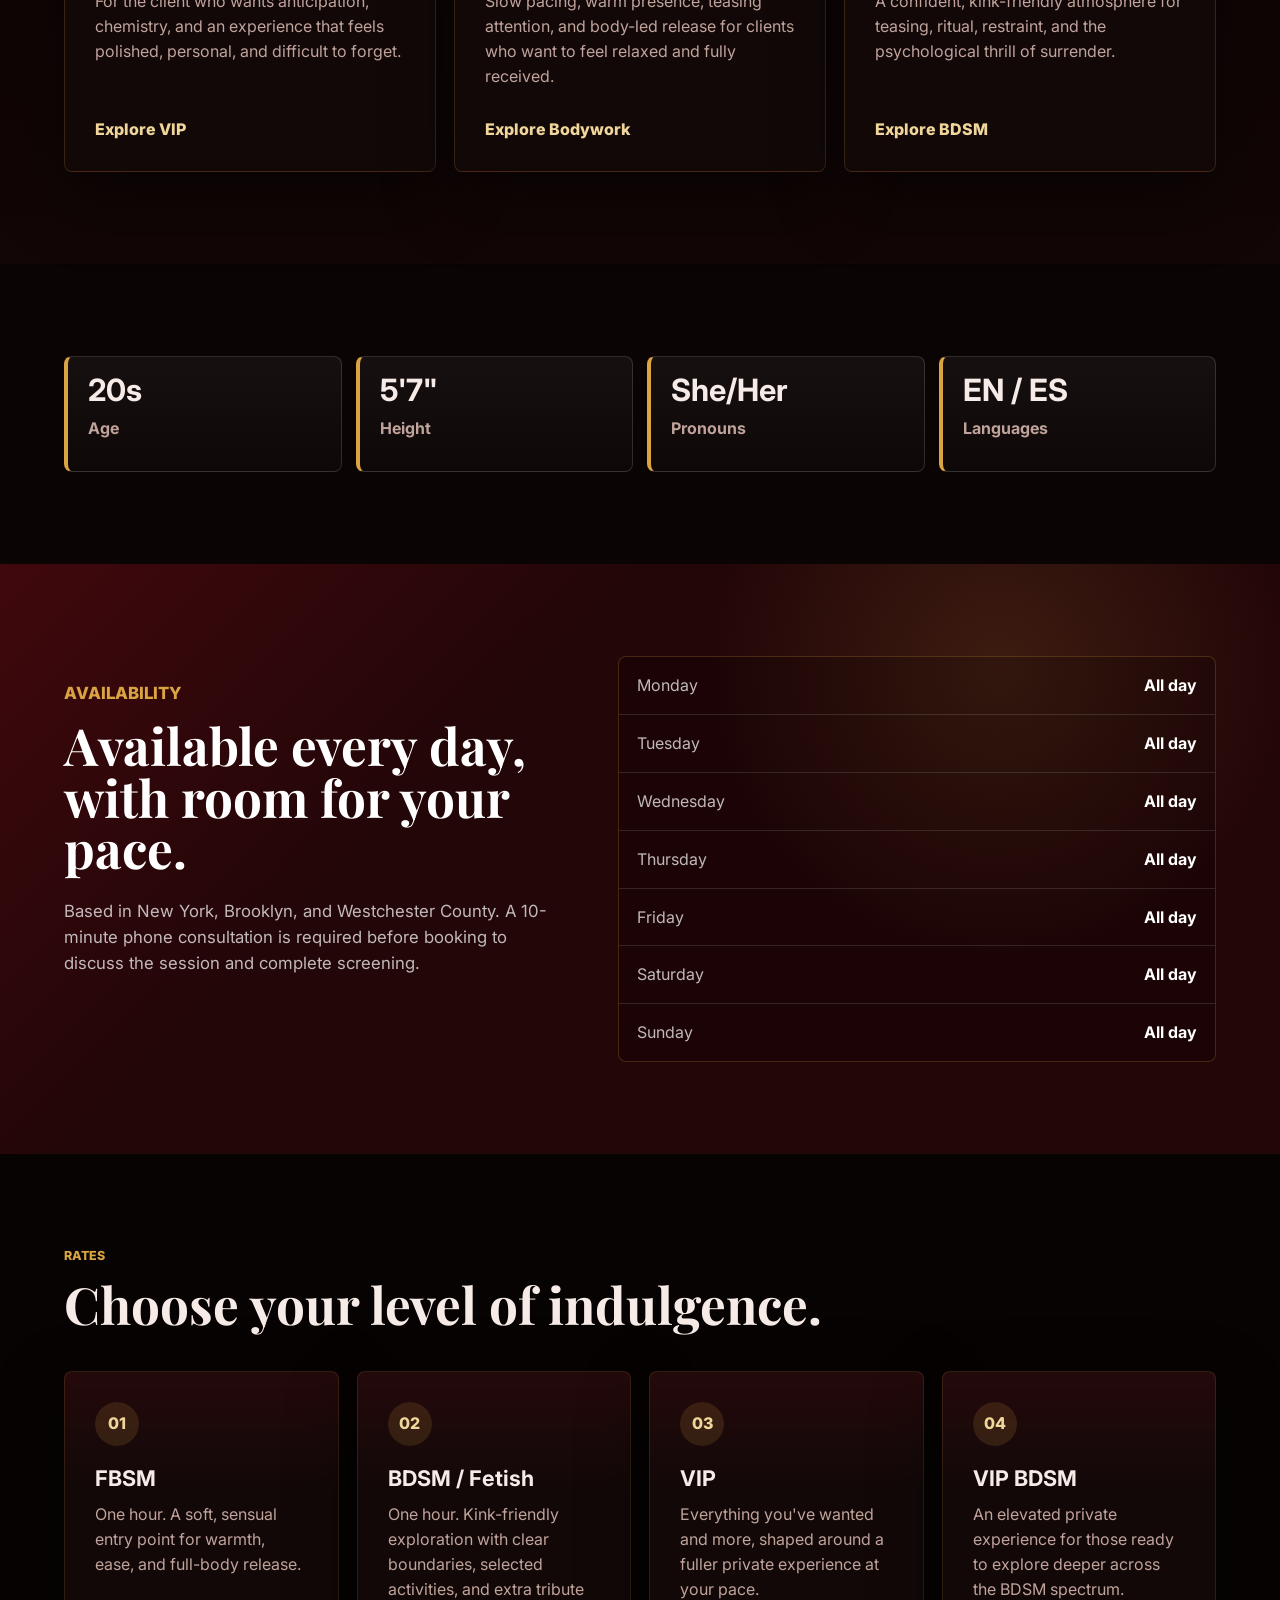
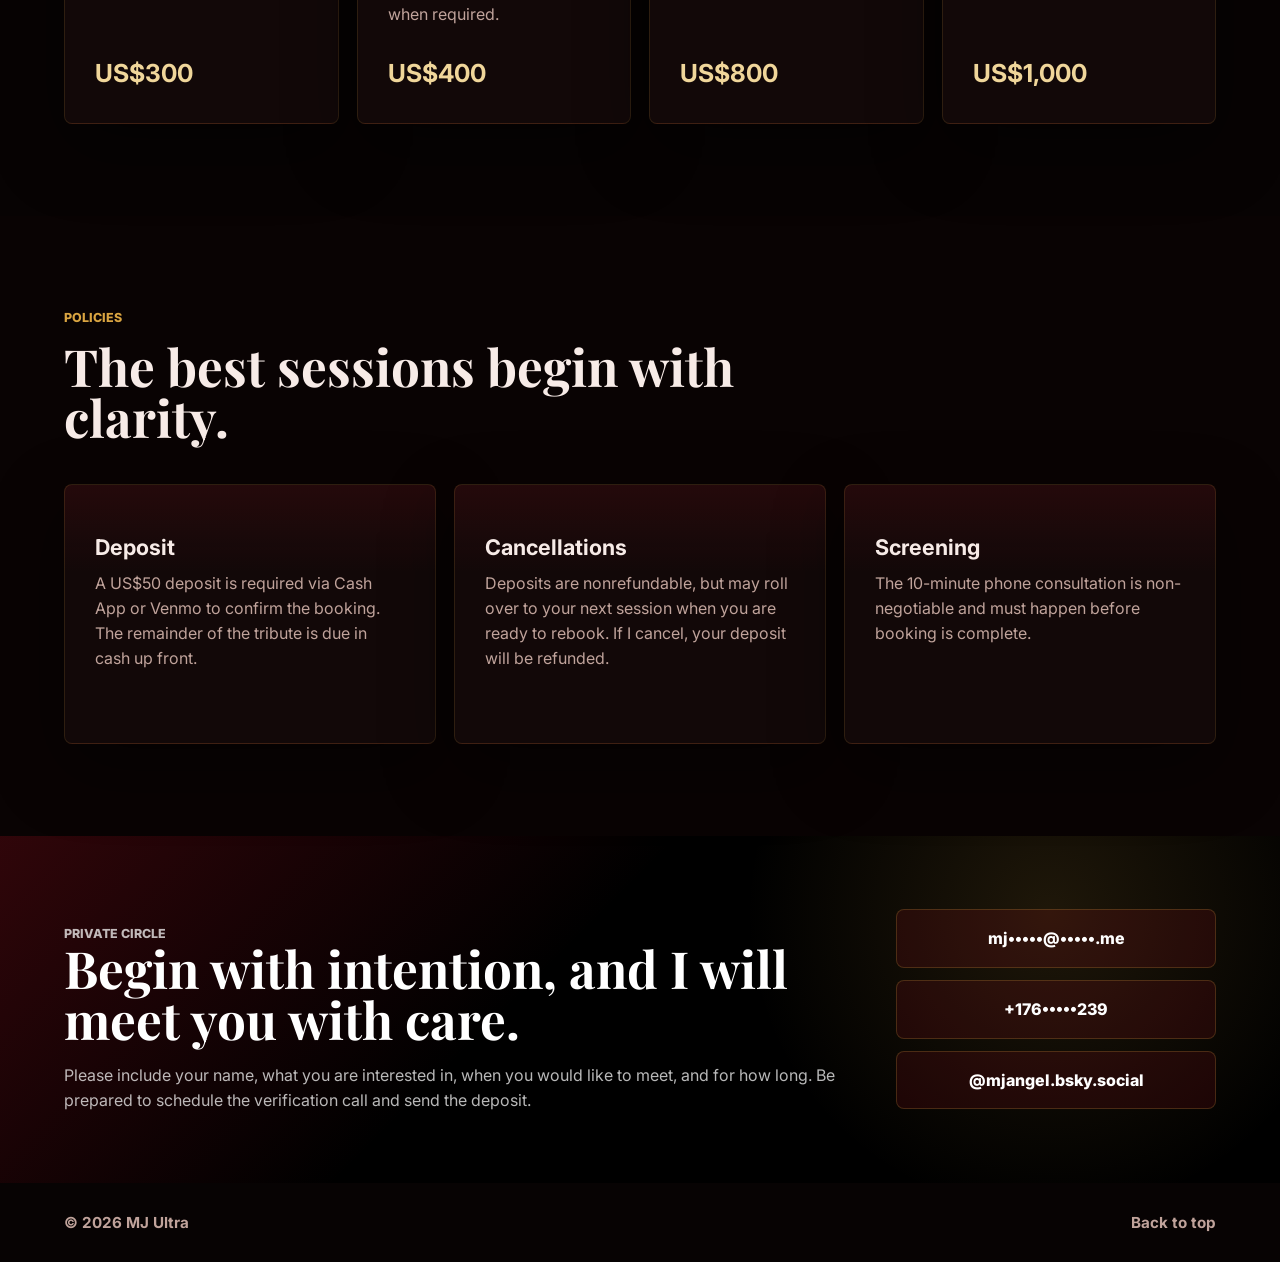
==== commit f9833030: "Add signature experiences section" ====
--- a/index.html
+++ b/index.html
@@ -31,6 +31,7 @@
       <nav class="site-nav" data-nav>
         <a href="#about">About</a>
         <a href="#gallery">Gallery</a>
+        <a href="#experiences">Experiences</a>
         <a href="#availability">Availability</a>
         <a href="#rates">Rates</a>
         <a href="#policies">Policies</a>
@@ -131,6 +132,39 @@
         </div>
       </section>
 
+      <section class="section experiences" id="experiences" aria-label="Signature experiences">
+        <div class="section-heading">
+          <p class="section-kicker">Signature Experiences</p>
+          <h2>Intimate rituals, attentive touch, and charged private play.</h2>
+        </div>
+        <div class="experience-grid">
+          <article>
+            <span class="icon">01</span>
+            <h3>VIP Indulgence</h3>
+            <p>
+              For the client who wants anticipation, chemistry, and an experience that feels polished, personal, and difficult to forget.
+            </p>
+            <a href="#rates">Explore VIP</a>
+          </article>
+          <article>
+            <span class="icon">02</span>
+            <h3>Sensual Bodywork</h3>
+            <p>
+              Slow pacing, warm presence, teasing attention, and body-led release for clients who want to feel relaxed and fully received.
+            </p>
+            <a href="#rates">Explore Bodywork</a>
+          </article>
+          <article>
+            <span class="icon">03</span>
+            <h3>Sensual Domination</h3>
+            <p>
+              A confident, kink-friendly atmosphere for teasing, ritual, restraint, and the psychological thrill of surrender.
+            </p>
+            <a href="#rates">Explore BDSM</a>
+          </article>
+        </div>
+      </section>
+
       <section class="section stats-band" aria-label="Profile details">
         <div class="stat">
           <strong>20s</strong>
@@ -231,8 +265,8 @@
 
       <section class="contact-band" id="contact">
         <div>
-          <p class="section-kicker">Contact</p>
-          <h2>Make your first note intentional.</h2>
+          <p class="section-kicker">Private Circle</p>
+          <h2>Begin with intention, and I will meet you with care.</h2>
           <p>
             Please include your name, what you are interested in, when you would like to meet, and for how long. Be prepared to schedule the verification call and send the deposit.
           </p>
--- a/styles.css
+++ b/styles.css
@@ -255,22 +255,29 @@
 }
 
 .gallery-grid {
-  display: grid;
-  gap: 14px;
-  grid-auto-flow: dense;
-  grid-auto-rows: 190px;
-  grid-template-columns: repeat(4, minmax(0, 1fr));
+  display: flex;
+  gap: 16px;
   margin-top: 40px;
+  margin-inline: calc(clamp(20px, 5vw, 72px) * -1);
+  overflow-x: auto;
+  overscroll-behavior-inline: contain;
+  padding: 0 clamp(20px, 5vw, 72px) 18px;
+  scroll-padding-inline: clamp(20px, 5vw, 72px);
+  scroll-snap-type: inline mandatory;
+  scrollbar-color: var(--gold) rgba(255, 255, 255, 0.08);
 }
 
 .gallery-item {
+  aspect-ratio: 4 / 5;
   background: var(--panel);
   border: 1px solid rgba(217, 164, 65, 0.16);
   border-radius: 8px;
   box-shadow: var(--shadow);
+  flex: 0 0 clamp(260px, 32vw, 430px);
   margin: 0;
   overflow: hidden;
   position: relative;
+  scroll-snap-align: start;
 }
 
 .gallery-item::after {
@@ -291,12 +298,13 @@
   width: 100%;
 }
 
+.gallery-item.wide {
+  aspect-ratio: 5 / 4;
+  flex-basis: clamp(320px, 42vw, 560px);
+}
+
 .gallery-item.tall {
-  grid-row: span 2;
-}
-
-.gallery-item.wide {
-  grid-column: span 2;
+  aspect-ratio: 3 / 4;
 }
 
 .spectrum {
@@ -341,6 +349,48 @@
   margin: 0;
 }
 
+.experiences {
+  background:
+    radial-gradient(circle at 88% 16%, rgba(217, 164, 65, 0.12), transparent 24%),
+    linear-gradient(180deg, #0b0303, #120606);
+}
+
+.experience-grid {
+  display: grid;
+  gap: 18px;
+  grid-template-columns: repeat(3, minmax(0, 1fr));
+  margin-top: 40px;
+}
+
+.experience-grid article {
+  background:
+    linear-gradient(180deg, rgba(200, 23, 40, 0.12), transparent 36%),
+    var(--panel);
+  border: 1px solid rgba(217, 164, 65, 0.18);
+  border-radius: 8px;
+  box-shadow: var(--shadow);
+  display: flex;
+  flex-direction: column;
+  min-height: 310px;
+  padding: 30px;
+}
+
+.experience-grid p {
+  color: var(--muted);
+  margin: 0;
+}
+
+.experience-grid a {
+  color: var(--gold-soft);
+  font-weight: 800;
+  margin-top: auto;
+  padding-top: 28px;
+}
+
+.experience-grid a:hover {
+  color: var(--white);
+}
+
 .stats-band {
   background: #0b0404;
   display: grid;
@@ -537,10 +587,6 @@
 }
 
 @media (max-width: 980px) {
-  .gallery-grid {
-    grid-template-columns: repeat(3, minmax(0, 1fr));
-  }
-
   .rate-grid,
   .policy-grid {
     grid-template-columns: repeat(2, minmax(0, 1fr));
@@ -604,20 +650,10 @@
 
   .stats-band,
   .spectrum-grid,
+  .experience-grid,
   .rate-grid,
   .policy-grid {
     grid-template-columns: 1fr;
-  }
-
-  .gallery-grid {
-    grid-auto-rows: 240px;
-    grid-template-columns: 1fr;
-  }
-
-  .gallery-item.tall,
-  .gallery-item.wide {
-    grid-column: auto;
-    grid-row: auto;
   }
 
   .contact-band,
@@ -642,6 +678,12 @@
     padding-top: 64px;
   }
 
+  .gallery-item,
+  .gallery-item.wide,
+  .gallery-item.tall {
+    flex-basis: min(82vw, 360px);
+  }
+
   .contact-pill {
     text-align: left;
   }
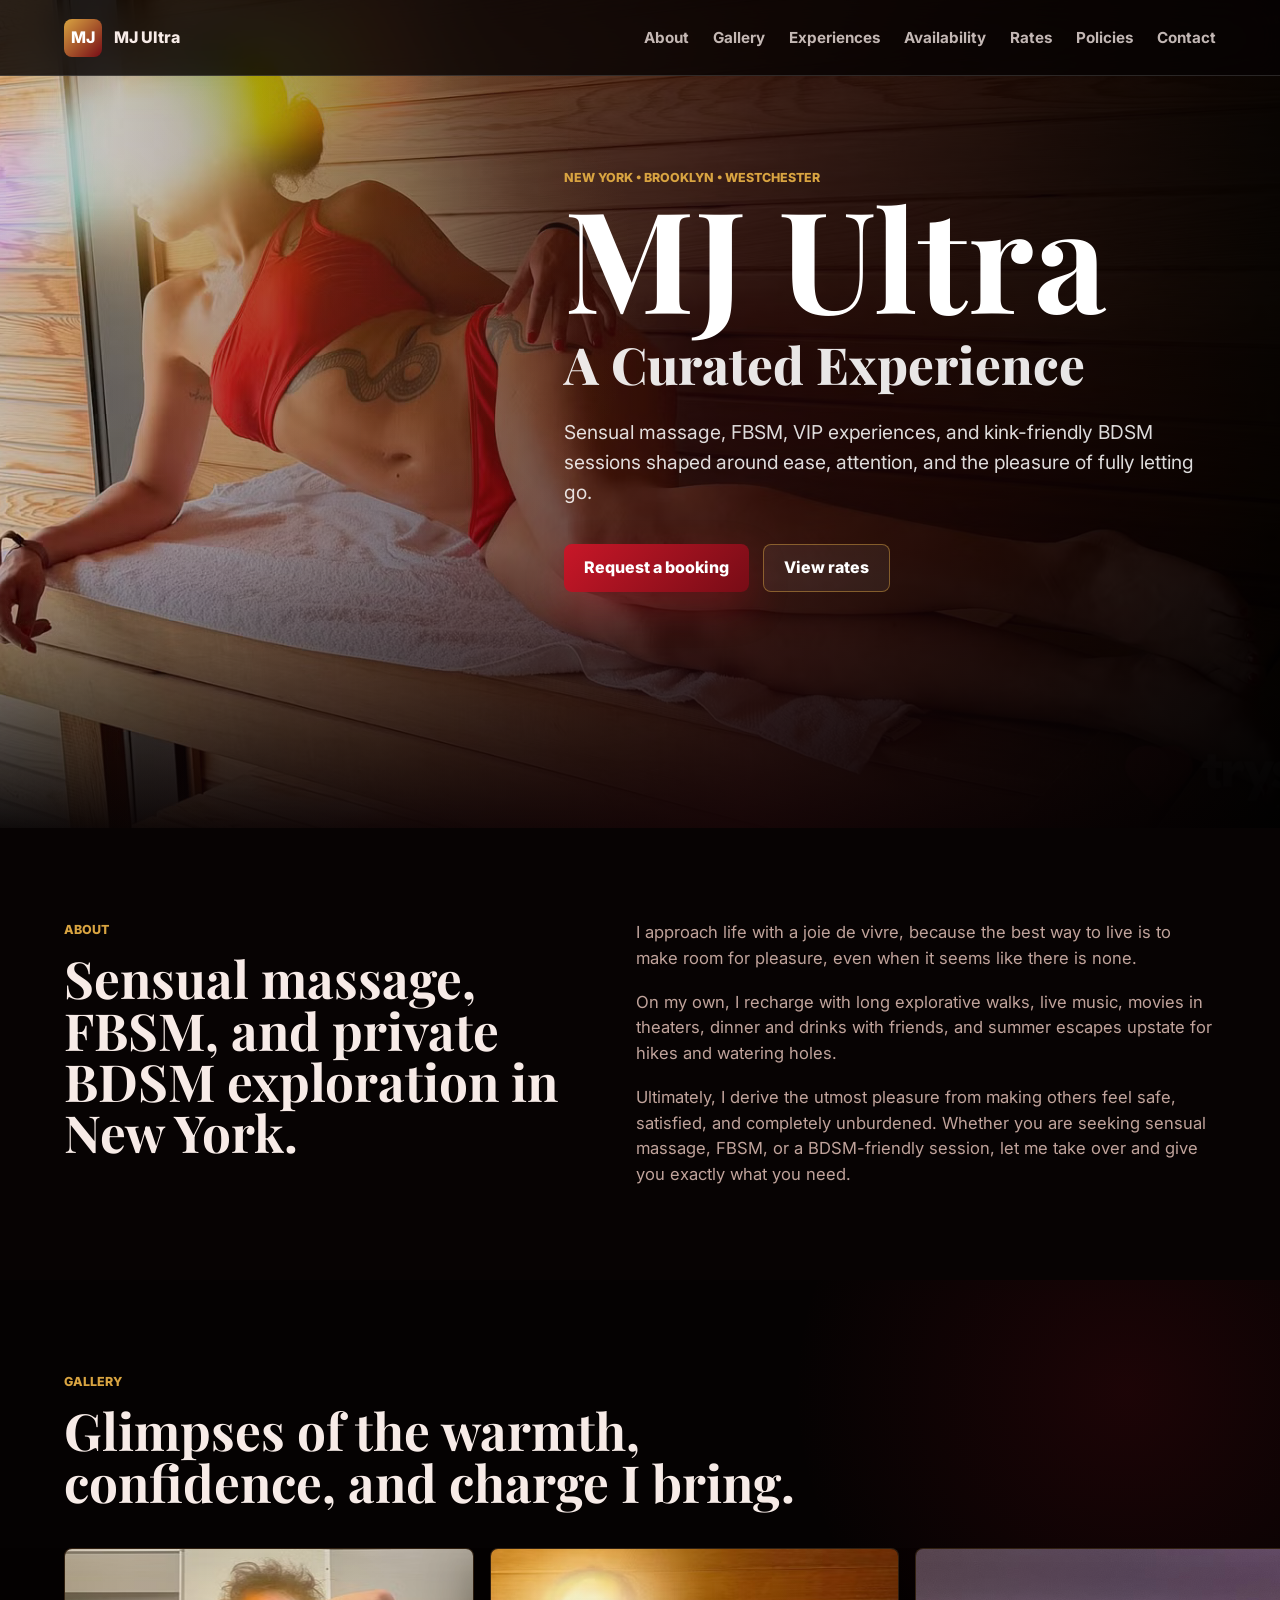
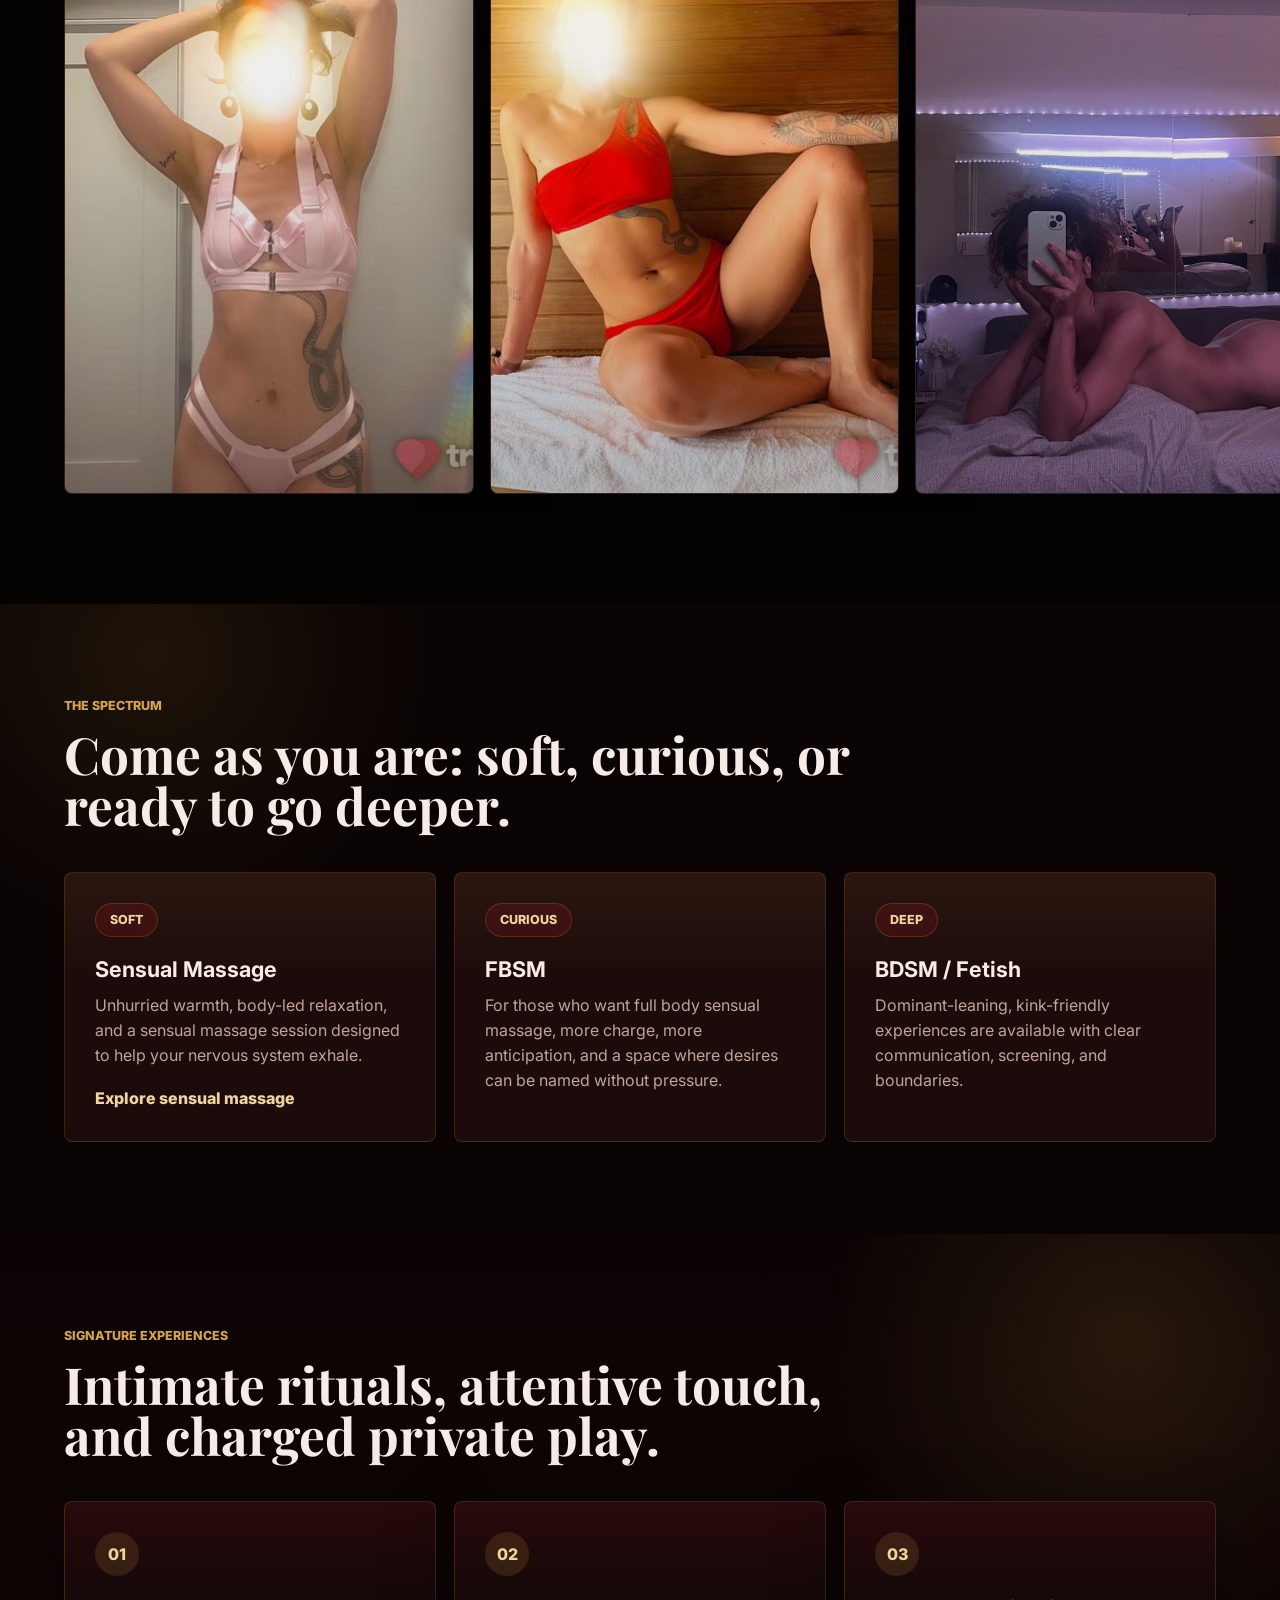
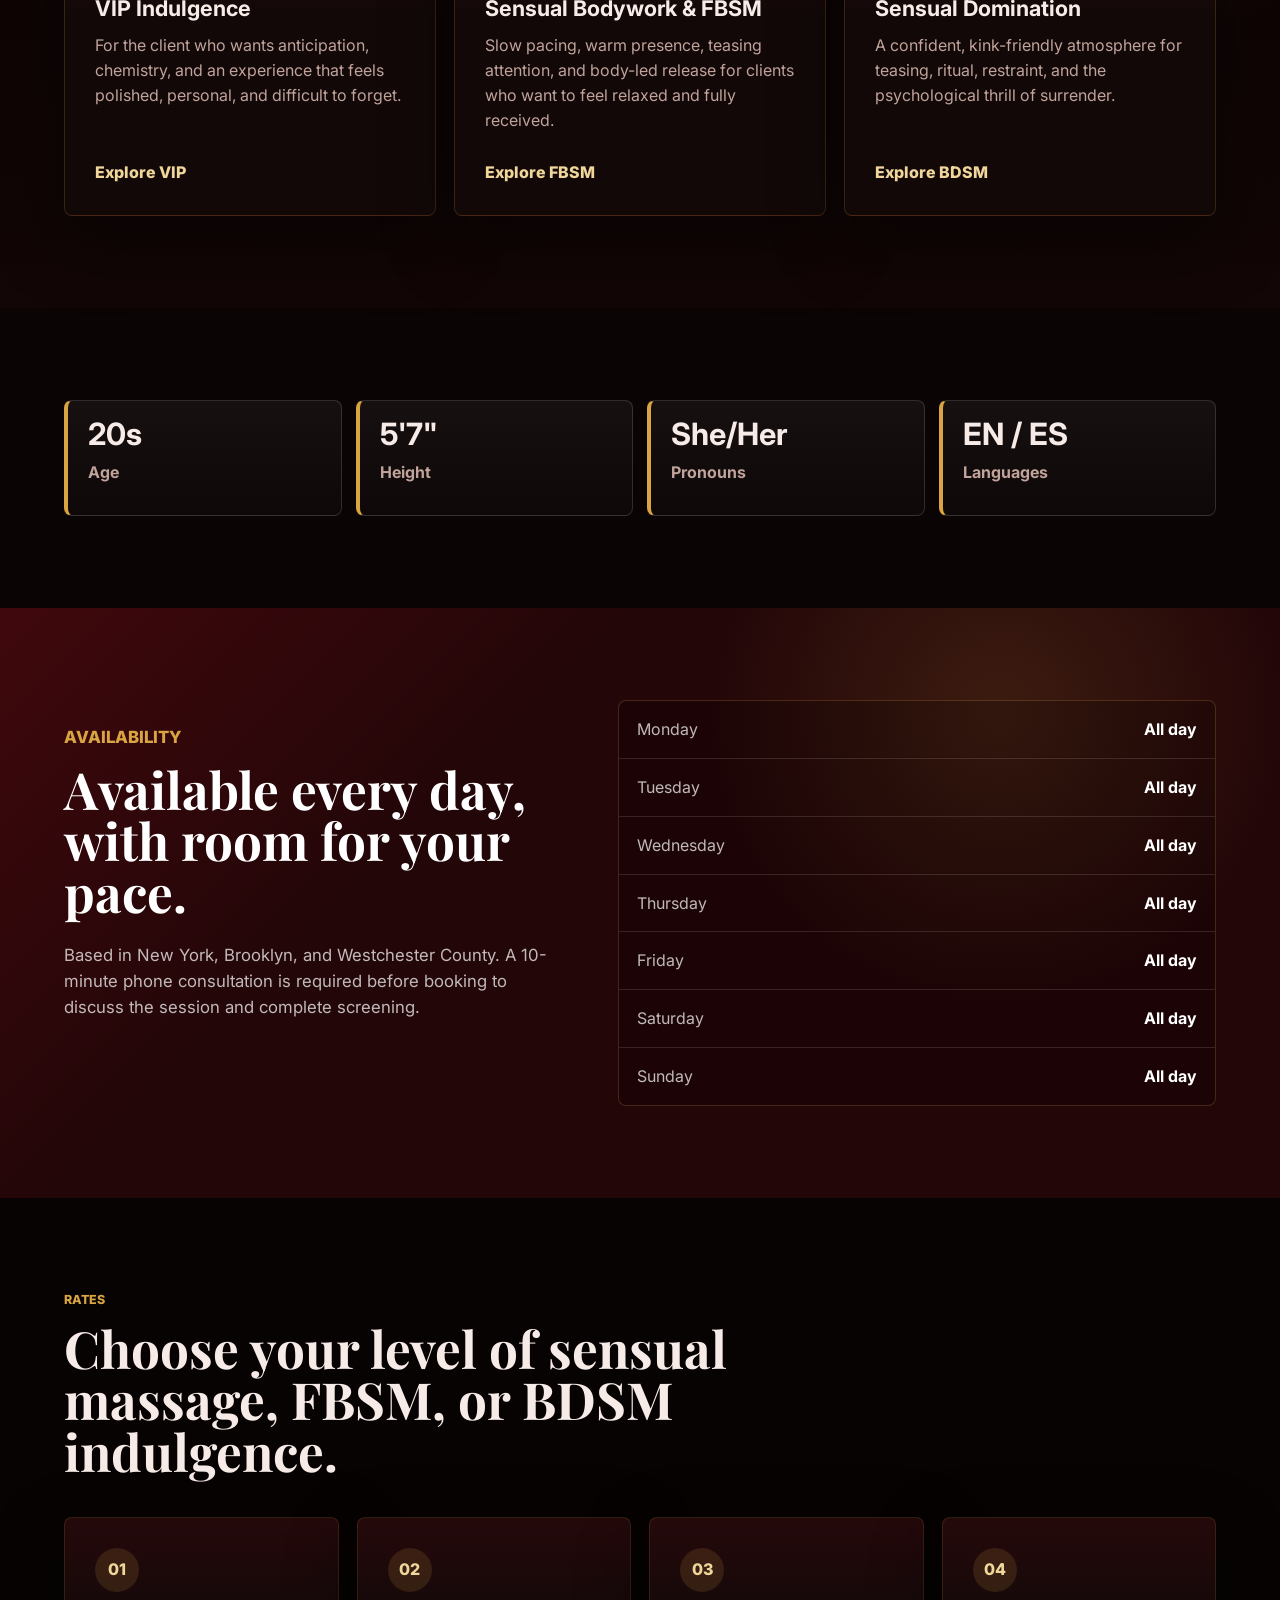
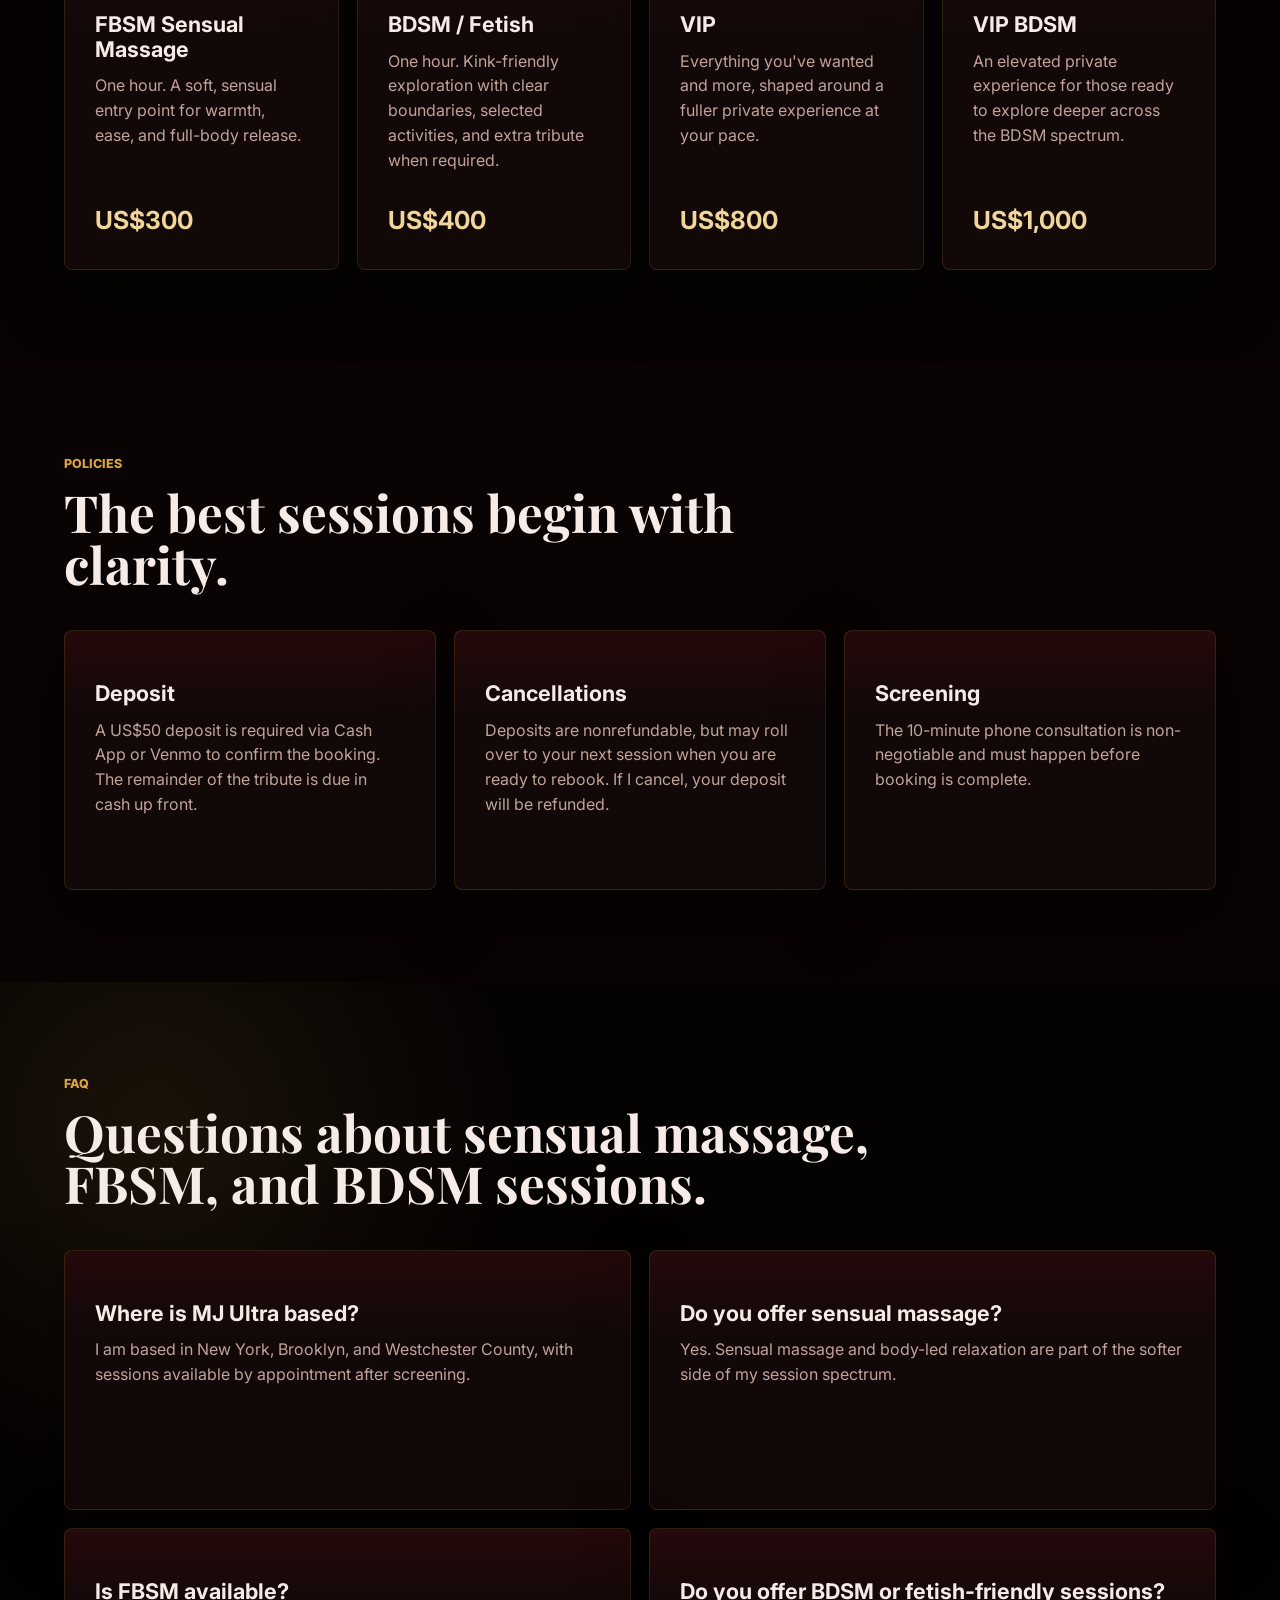
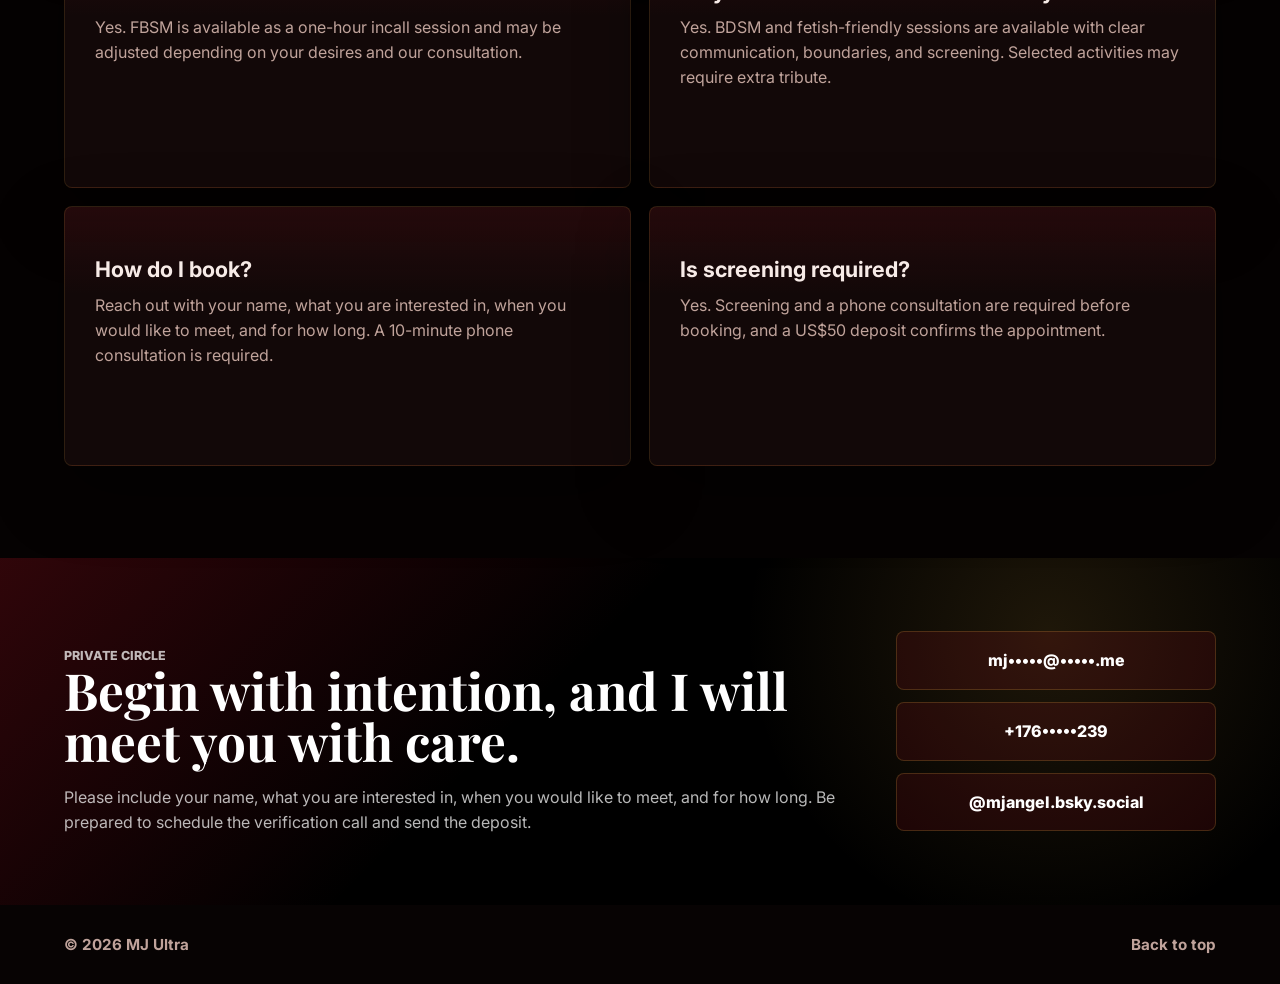
==== commit ae020bad: "Improve service SEO" ====
--- a/index.html
+++ b/index.html
@@ -5,9 +5,18 @@
     <meta name="viewport" content="width=device-width, initial-scale=1">
     <meta
       name="description"
-      content="MJ Ultra offers curated massage and bodywork experiences in New York, Brooklyn, and Westchester County."
+      content="MJ Ultra offers sensual massage, FBSM, VIP experiences, and kink-friendly BDSM sessions in New York, Brooklyn, and Westchester by appointment."
     >
-    <title>MJ Ultra | A Curated Experience</title>
+    <meta name="robots" content="index, follow">
+    <meta name="keywords" content="MJ Ultra, sensual massage NYC, FBSM New York, BDSM NYC, fetish friendly massage, Brooklyn sensual massage, Westchester massage">
+    <meta property="og:title" content="MJ Ultra | Sensual Massage, FBSM & BDSM in NYC">
+    <meta property="og:description" content="Curated sensual massage, FBSM, VIP experiences, and kink-friendly BDSM sessions in New York, Brooklyn, and Westchester.">
+    <meta property="og:type" content="website">
+    <meta property="og:url" content="https://mjultra060.github.io/mjultra/">
+    <meta property="og:image" content="https://mjultra060.github.io/mjultra/assets/mj-ultra-hero.png">
+    <meta name="twitter:card" content="summary_large_image">
+    <link rel="canonical" href="https://mjultra060.github.io/mjultra/">
+    <title>MJ Ultra | Sensual Massage, FBSM & BDSM in NYC</title>
     <link rel="preconnect" href="https://fonts.googleapis.com">
     <link rel="preconnect" href="https://fonts.gstatic.com" crossorigin>
     <link
@@ -15,6 +24,88 @@
       rel="stylesheet"
     >
     <link rel="stylesheet" href="styles.css">
+    <script type="application/ld+json">
+      {
+        "@context": "https://schema.org",
+        "@type": "HealthAndBeautyBusiness",
+        "name": "MJ Ultra",
+        "url": "https://mjultra060.github.io/mjultra/",
+        "image": "https://mjultra060.github.io/mjultra/assets/mj-ultra-hero.png",
+        "description": "Curated sensual massage, FBSM, VIP experiences, and kink-friendly BDSM sessions in New York, Brooklyn, and Westchester by appointment.",
+        "areaServed": [
+          "New York, NY",
+          "Brooklyn, NY",
+          "Westchester County, NY"
+        ],
+        "priceRange": "$300-$1000",
+        "address": {
+          "@type": "PostalAddress",
+          "addressLocality": "New York",
+          "addressRegion": "NY",
+          "addressCountry": "US"
+        },
+        "sameAs": [
+          "https://bsky.app/profile/mjangel.bsky.social"
+        ],
+        "makesOffer": [
+          {
+            "@type": "Offer",
+            "name": "Sensual Massage and FBSM",
+            "url": "https://mjultra060.github.io/mjultra/fbsm-nyc.html"
+          },
+          {
+            "@type": "Offer",
+            "name": "BDSM and Fetish Friendly Sessions",
+            "url": "https://mjultra060.github.io/mjultra/bdsm-nyc.html"
+          },
+          {
+            "@type": "Offer",
+            "name": "VIP Private Experiences",
+            "url": "https://mjultra060.github.io/mjultra/#rates"
+          }
+        ]
+      }
+    </script>
+    <script type="application/ld+json">
+      {
+        "@context": "https://schema.org",
+        "@type": "FAQPage",
+        "mainEntity": [
+          {
+            "@type": "Question",
+            "name": "Where is MJ Ultra based?",
+            "acceptedAnswer": {
+              "@type": "Answer",
+              "text": "MJ Ultra is based in New York, Brooklyn, and Westchester County, with sessions available by appointment after screening."
+            }
+          },
+          {
+            "@type": "Question",
+            "name": "Do you offer sensual massage?",
+            "acceptedAnswer": {
+              "@type": "Answer",
+              "text": "Yes. Sensual massage and body-led relaxation are part of the softer side of the session spectrum."
+            }
+          },
+          {
+            "@type": "Question",
+            "name": "Is FBSM available?",
+            "acceptedAnswer": {
+              "@type": "Answer",
+              "text": "Yes. FBSM is available as a one-hour incall session and may be adjusted depending on desires and consultation."
+            }
+          },
+          {
+            "@type": "Question",
+            "name": "Do you offer BDSM or fetish-friendly sessions?",
+            "acceptedAnswer": {
+              "@type": "Answer",
+              "text": "Yes. BDSM and fetish-friendly sessions are available with clear communication, boundaries, and screening."
+            }
+          }
+        ]
+      }
+    </script>
   </head>
   <body>
     <header class="site-header" data-header>
@@ -41,14 +132,14 @@
 
     <main id="top">
       <section class="hero" aria-label="MJ Ultra introduction">
-        <img class="hero-image" src="assets/mj-ultra-hero.png" alt="MJ Ultra reclining in a red bikini in a warm sauna setting">
+        <img class="hero-image" src="assets/mj-ultra-hero.png" alt="MJ Ultra sensual massage and BDSM provider in a red bikini in a warm sauna setting">
         <div class="hero-overlay"></div>
         <div class="hero-content">
           <p class="eyebrow">New York • Brooklyn • Westchester</p>
           <h1>MJ Ultra</h1>
           <p class="hero-tagline">A Curated Experience</p>
           <p class="hero-copy">
-            A warm, sensual escape shaped around ease, attention, and the pleasure of fully letting go - from soft relaxation to deeper exploration.
+            Sensual massage, FBSM, VIP experiences, and kink-friendly BDSM sessions shaped around ease, attention, and the pleasure of fully letting go.
           </p>
           <div class="hero-actions">
             <a class="button primary" href="#contact">Request a booking</a>
@@ -60,7 +151,7 @@
       <section class="section intro" id="about" aria-label="About MJ Ultra">
         <div>
           <p class="section-kicker">About</p>
-          <h2>Heat, softness, and a little room for surrender.</h2>
+          <h2>Sensual massage, FBSM, and private BDSM exploration in New York.</h2>
         </div>
         <div class="copy-stack">
           <p>
@@ -70,7 +161,7 @@
             On my own, I recharge with long explorative walks, live music, movies in theaters, dinner and drinks with friends, and summer escapes upstate for hikes and watering holes.
           </p>
           <p>
-            Ultimately, I derive the utmost pleasure from making others feel safe, satisfied, and completely unburdened. Let me take over and give you exactly what you need.
+            Ultimately, I derive the utmost pleasure from making others feel safe, satisfied, and completely unburdened. Whether you are seeking sensual massage, FBSM, or a BDSM-friendly session, let me take over and give you exactly what you need.
           </p>
         </div>
       </section>
@@ -82,28 +173,28 @@
         </div>
         <div class="gallery-grid">
           <figure class="gallery-item tall">
-            <img src="assets/gallery/profile-01.avif" alt="MJ Ultra gallery photo 1" loading="lazy">
+            <img src="assets/gallery/profile-01.avif" alt="MJ Ultra sensual massage gallery portrait in New York" loading="lazy">
           </figure>
           <figure class="gallery-item">
-            <img src="assets/gallery/profile-02.avif" alt="MJ Ultra gallery photo 2" loading="lazy">
+            <img src="assets/gallery/profile-02.avif" alt="MJ Ultra FBSM and sensual bodywork gallery image" loading="lazy">
           </figure>
           <figure class="gallery-item wide">
-            <img src="assets/gallery/profile-03.avif" alt="MJ Ultra gallery photo 3" loading="lazy">
+            <img src="assets/gallery/profile-03.avif" alt="MJ Ultra red black and gold sensual massage gallery photo" loading="lazy">
           </figure>
           <figure class="gallery-item">
-            <img src="assets/gallery/profile-04.avif" alt="MJ Ultra gallery photo 4" loading="lazy">
+            <img src="assets/gallery/profile-04.avif" alt="MJ Ultra kink friendly BDSM gallery portrait" loading="lazy">
           </figure>
           <figure class="gallery-item tall">
-            <img src="assets/gallery/profile-05.avif" alt="MJ Ultra gallery photo 5" loading="lazy">
+            <img src="assets/gallery/profile-05.avif" alt="MJ Ultra private sensual massage provider gallery photo" loading="lazy">
           </figure>
           <figure class="gallery-item">
-            <img src="assets/gallery/profile-06.avif" alt="MJ Ultra gallery photo 6" loading="lazy">
+            <img src="assets/gallery/profile-06.avif" alt="MJ Ultra VIP private experience gallery image" loading="lazy">
           </figure>
           <figure class="gallery-item wide">
-            <img src="assets/gallery/profile-07.avif" alt="MJ Ultra gallery photo 7" loading="lazy">
+            <img src="assets/gallery/profile-07.avif" alt="MJ Ultra Brooklyn and Westchester sensual bodywork gallery photo" loading="lazy">
           </figure>
           <figure class="gallery-item">
-            <img src="assets/gallery/profile-08.avif" alt="MJ Ultra gallery photo 8" loading="lazy">
+            <img src="assets/gallery/profile-08.avif" alt="MJ Ultra BDSM and fetish friendly sensual gallery portrait" loading="lazy">
           </figure>
         </div>
       </section>
@@ -116,13 +207,14 @@
         <div class="spectrum-grid">
           <article>
             <span>Soft</span>
-            <h3>Sensual Ease</h3>
-            <p>Unhurried warmth, body-led relaxation, and a session designed to help your nervous system exhale.</p>
+            <h3>Sensual Massage</h3>
+            <p>Unhurried warmth, body-led relaxation, and a sensual massage session designed to help your nervous system exhale.</p>
+            <a class="text-link" href="sensual-massage-nyc.html">Explore sensual massage</a>
           </article>
           <article>
             <span>Curious</span>
-            <h3>Playful Exploration</h3>
-            <p>For those who want more charge, more anticipation, and a space where desires can be named without pressure.</p>
+            <h3>FBSM</h3>
+            <p>For those who want full body sensual massage, more charge, more anticipation, and a space where desires can be named without pressure.</p>
           </article>
           <article>
             <span>Deep</span>
@@ -148,11 +240,11 @@
           </article>
           <article>
             <span class="icon">02</span>
-            <h3>Sensual Bodywork</h3>
+            <h3>Sensual Bodywork & FBSM</h3>
             <p>
               Slow pacing, warm presence, teasing attention, and body-led release for clients who want to feel relaxed and fully received.
             </p>
-            <a href="#rates">Explore Bodywork</a>
+            <a href="fbsm-nyc.html">Explore FBSM</a>
           </article>
           <article>
             <span class="icon">03</span>
@@ -160,7 +252,7 @@
             <p>
               A confident, kink-friendly atmosphere for teasing, ritual, restraint, and the psychological thrill of surrender.
             </p>
-            <a href="#rates">Explore BDSM</a>
+            <a href="bdsm-nyc.html">Explore BDSM</a>
           </article>
         </div>
       </section>
@@ -206,12 +298,12 @@
       <section class="section" id="rates">
         <div class="section-heading">
           <p class="section-kicker">Rates</p>
-          <h2>Choose your level of indulgence.</h2>
+          <h2>Choose your level of sensual massage, FBSM, or BDSM indulgence.</h2>
         </div>
         <div class="rate-grid">
           <article class="rate-card">
             <span class="icon">01</span>
-            <h3>FBSM</h3>
+            <h3>FBSM Sensual Massage</h3>
             <p>One hour. A soft, sensual entry point for warmth, ease, and full-body release.</p>
             <strong>US$300</strong>
           </article>
@@ -259,6 +351,39 @@
             <p>
               The 10-minute phone consultation is non-negotiable and must happen before booking is complete.
             </p>
+          </article>
+        </div>
+      </section>
+
+      <section class="section faq-section" id="faq" aria-label="Frequently asked questions">
+        <div class="section-heading">
+          <p class="section-kicker">FAQ</p>
+          <h2>Questions about sensual massage, FBSM, and BDSM sessions.</h2>
+        </div>
+        <div class="faq-grid">
+          <article>
+            <h3>Where is MJ Ultra based?</h3>
+            <p>I am based in New York, Brooklyn, and Westchester County, with sessions available by appointment after screening.</p>
+          </article>
+          <article>
+            <h3>Do you offer sensual massage?</h3>
+            <p>Yes. Sensual massage and body-led relaxation are part of the softer side of my session spectrum.</p>
+          </article>
+          <article>
+            <h3>Is FBSM available?</h3>
+            <p>Yes. FBSM is available as a one-hour incall session and may be adjusted depending on your desires and our consultation.</p>
+          </article>
+          <article>
+            <h3>Do you offer BDSM or fetish-friendly sessions?</h3>
+            <p>Yes. BDSM and fetish-friendly sessions are available with clear communication, boundaries, and screening. Selected activities may require extra tribute.</p>
+          </article>
+          <article>
+            <h3>How do I book?</h3>
+            <p>Reach out with your name, what you are interested in, when you would like to meet, and for how long. A 10-minute phone consultation is required.</p>
+          </article>
+          <article>
+            <h3>Is screening required?</h3>
+            <p>Yes. Screening and a phone consultation are required before booking, and a US$50 deposit confirms the appointment.</p>
           </article>
         </div>
       </section>
--- a/styles.css
+++ b/styles.css
@@ -36,6 +36,17 @@
   text-decoration: none;
 }
 
+.text-link {
+  color: var(--gold-soft);
+  display: inline-flex;
+  font-weight: 800;
+  margin-top: 18px;
+}
+
+.text-link:hover {
+  color: var(--white);
+}
+
 .site-header {
   align-items: center;
   background: rgba(7, 3, 3, 0.82);
@@ -86,6 +97,11 @@
   color: var(--gold-soft);
 }
 
+.service-nav {
+  flex-wrap: wrap;
+  justify-content: flex-end;
+}
+
 .nav-toggle {
   background: transparent;
   border: 0;
@@ -176,6 +192,30 @@
   flex-wrap: wrap;
   gap: 14px;
   margin-top: 36px;
+}
+
+.service-page {
+  background:
+    radial-gradient(circle at 82% 12%, rgba(217, 164, 65, 0.12), transparent 28%),
+    radial-gradient(circle at 18% 78%, rgba(200, 23, 40, 0.12), transparent 26%),
+    #070303;
+  min-height: 100vh;
+  padding-top: 168px;
+}
+
+.service-page h1 {
+  font-family: "Playfair Display", Georgia, serif;
+  font-size: clamp(3.2rem, 7vw, 7rem);
+  letter-spacing: 0;
+  line-height: 0.9;
+  margin: 0;
+  max-width: 980px;
+}
+
+.service-page p:not(.section-kicker) {
+  color: var(--muted);
+  font-size: 1.12rem;
+  max-width: 760px;
 }
 
 .button {
@@ -471,7 +511,8 @@
 }
 
 .rate-grid,
-.policy-grid {
+.policy-grid,
+.faq-grid {
   display: grid;
   gap: 18px;
   margin-top: 40px;
@@ -485,8 +526,13 @@
   grid-template-columns: repeat(3, minmax(0, 1fr));
 }
 
+.faq-grid {
+  grid-template-columns: repeat(2, minmax(0, 1fr));
+}
+
 .rate-card,
-.policy-grid article {
+.policy-grid article,
+.faq-grid article {
   background:
     linear-gradient(180deg, rgba(200, 23, 40, 0.1), transparent 34%),
     var(--panel);
@@ -504,6 +550,7 @@
 
 .rate-card p,
 .policy-grid p,
+.faq-grid p,
 .contact-band p {
   color: var(--muted);
   margin: 0;
@@ -531,6 +578,12 @@
 
 .policy-section {
   background: #090303;
+}
+
+.faq-section {
+  background:
+    radial-gradient(circle at 12% 12%, rgba(217, 164, 65, 0.1), transparent 24%),
+    #050202;
 }
 
 .contact-band {
@@ -652,7 +705,8 @@
   .spectrum-grid,
   .experience-grid,
   .rate-grid,
-  .policy-grid {
+  .policy-grid,
+  .faq-grid {
     grid-template-columns: 1fr;
   }
 
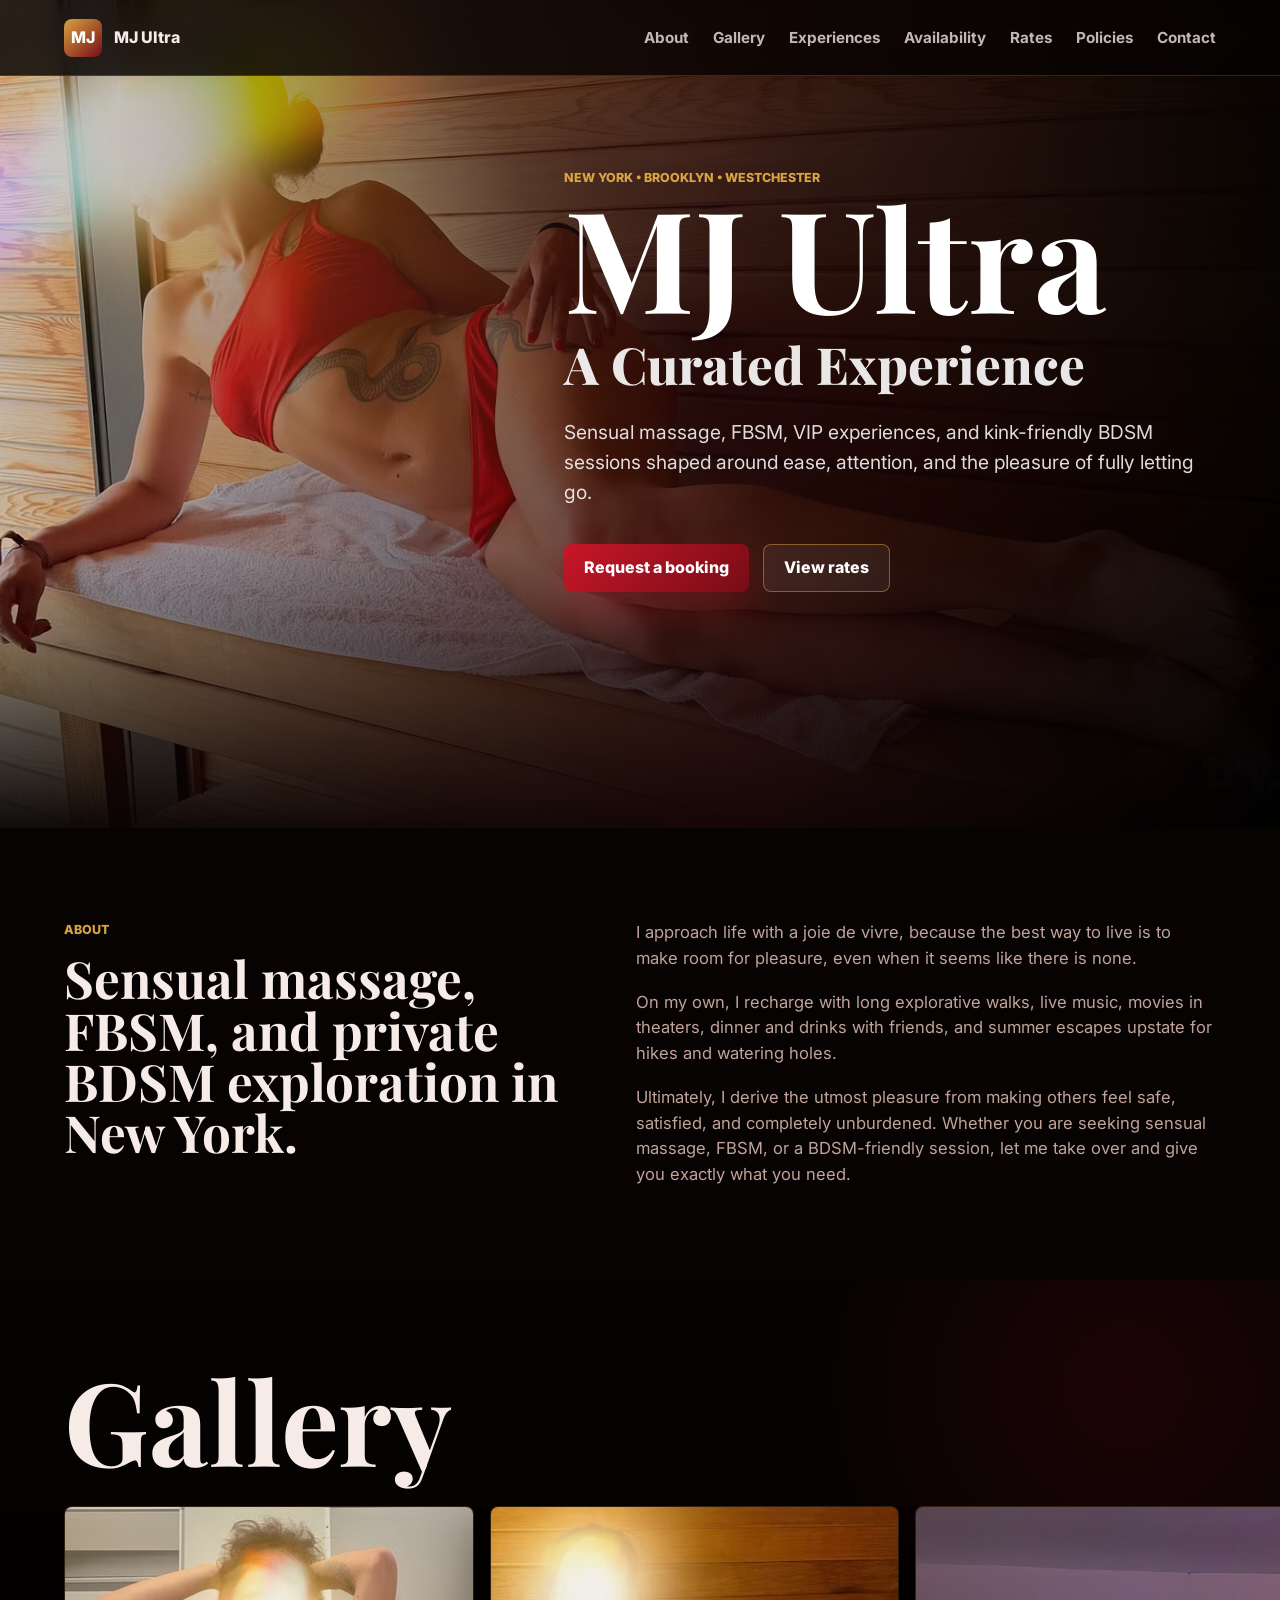
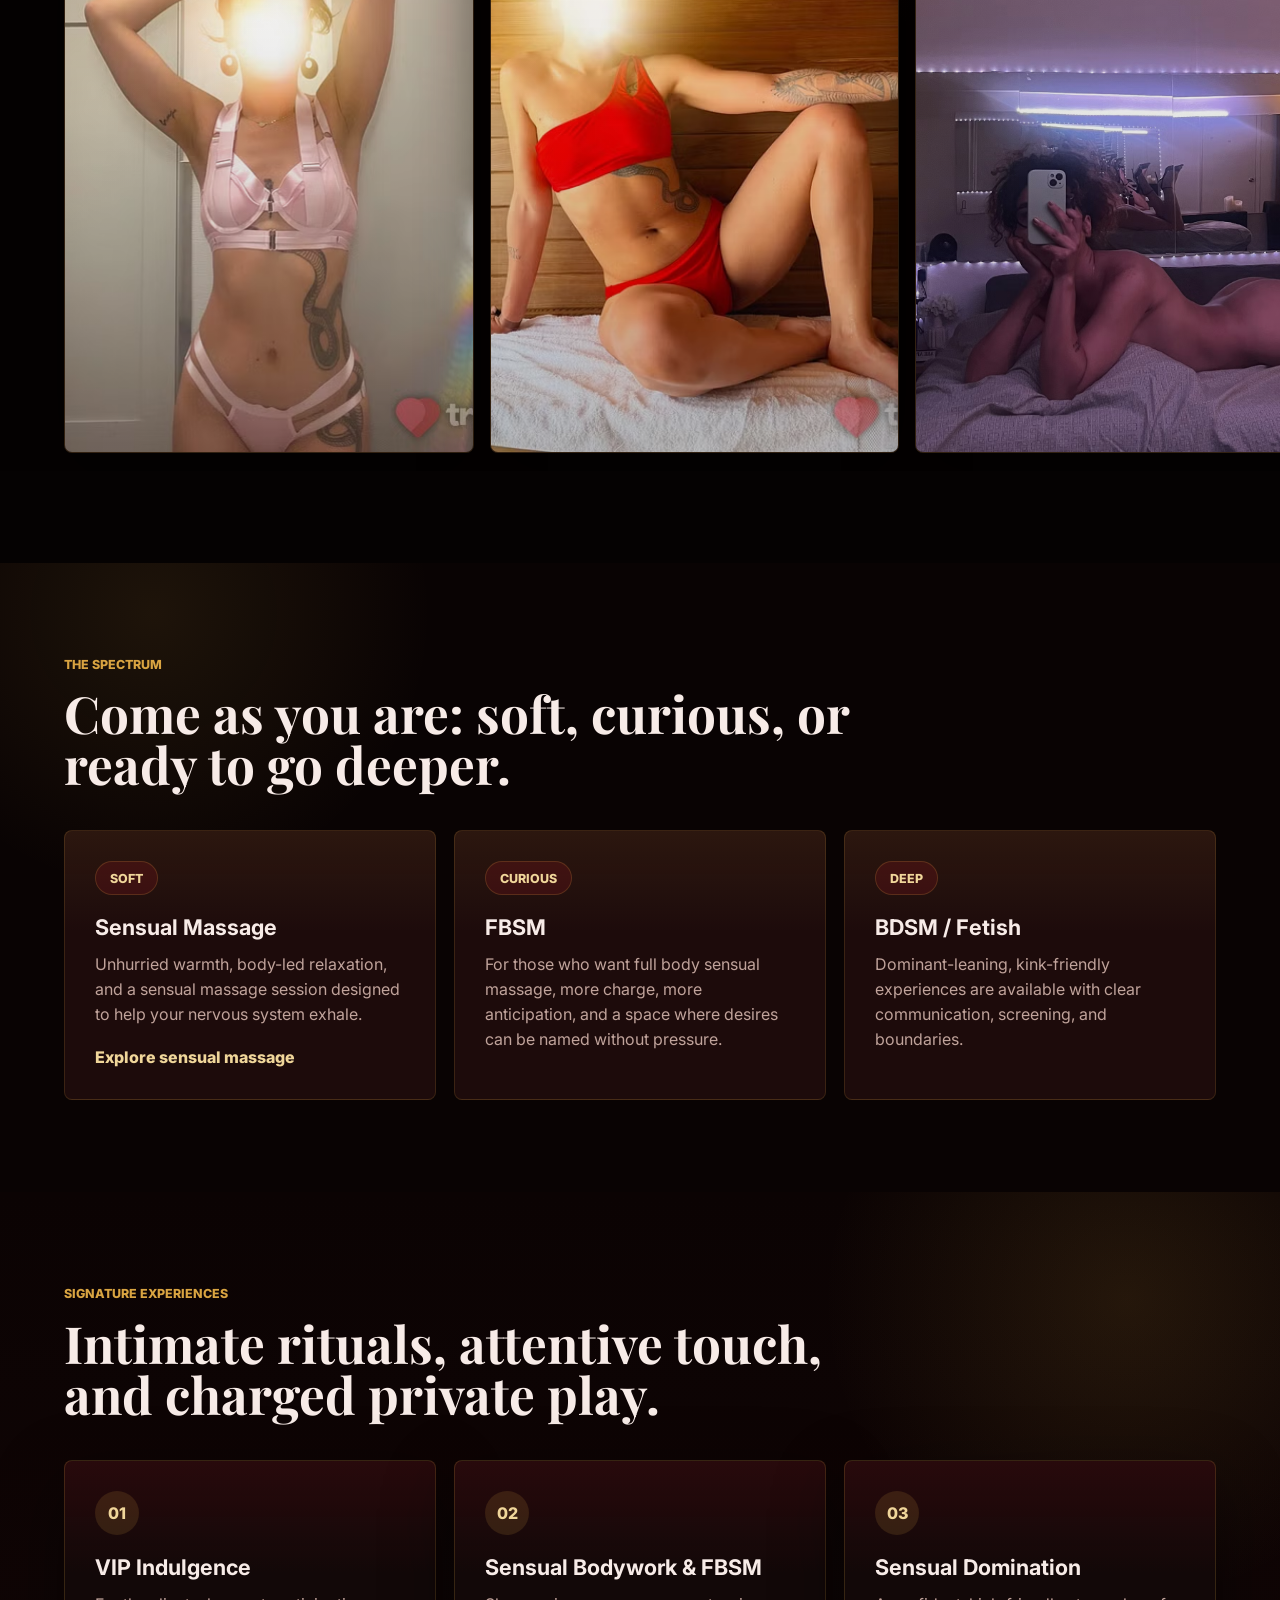
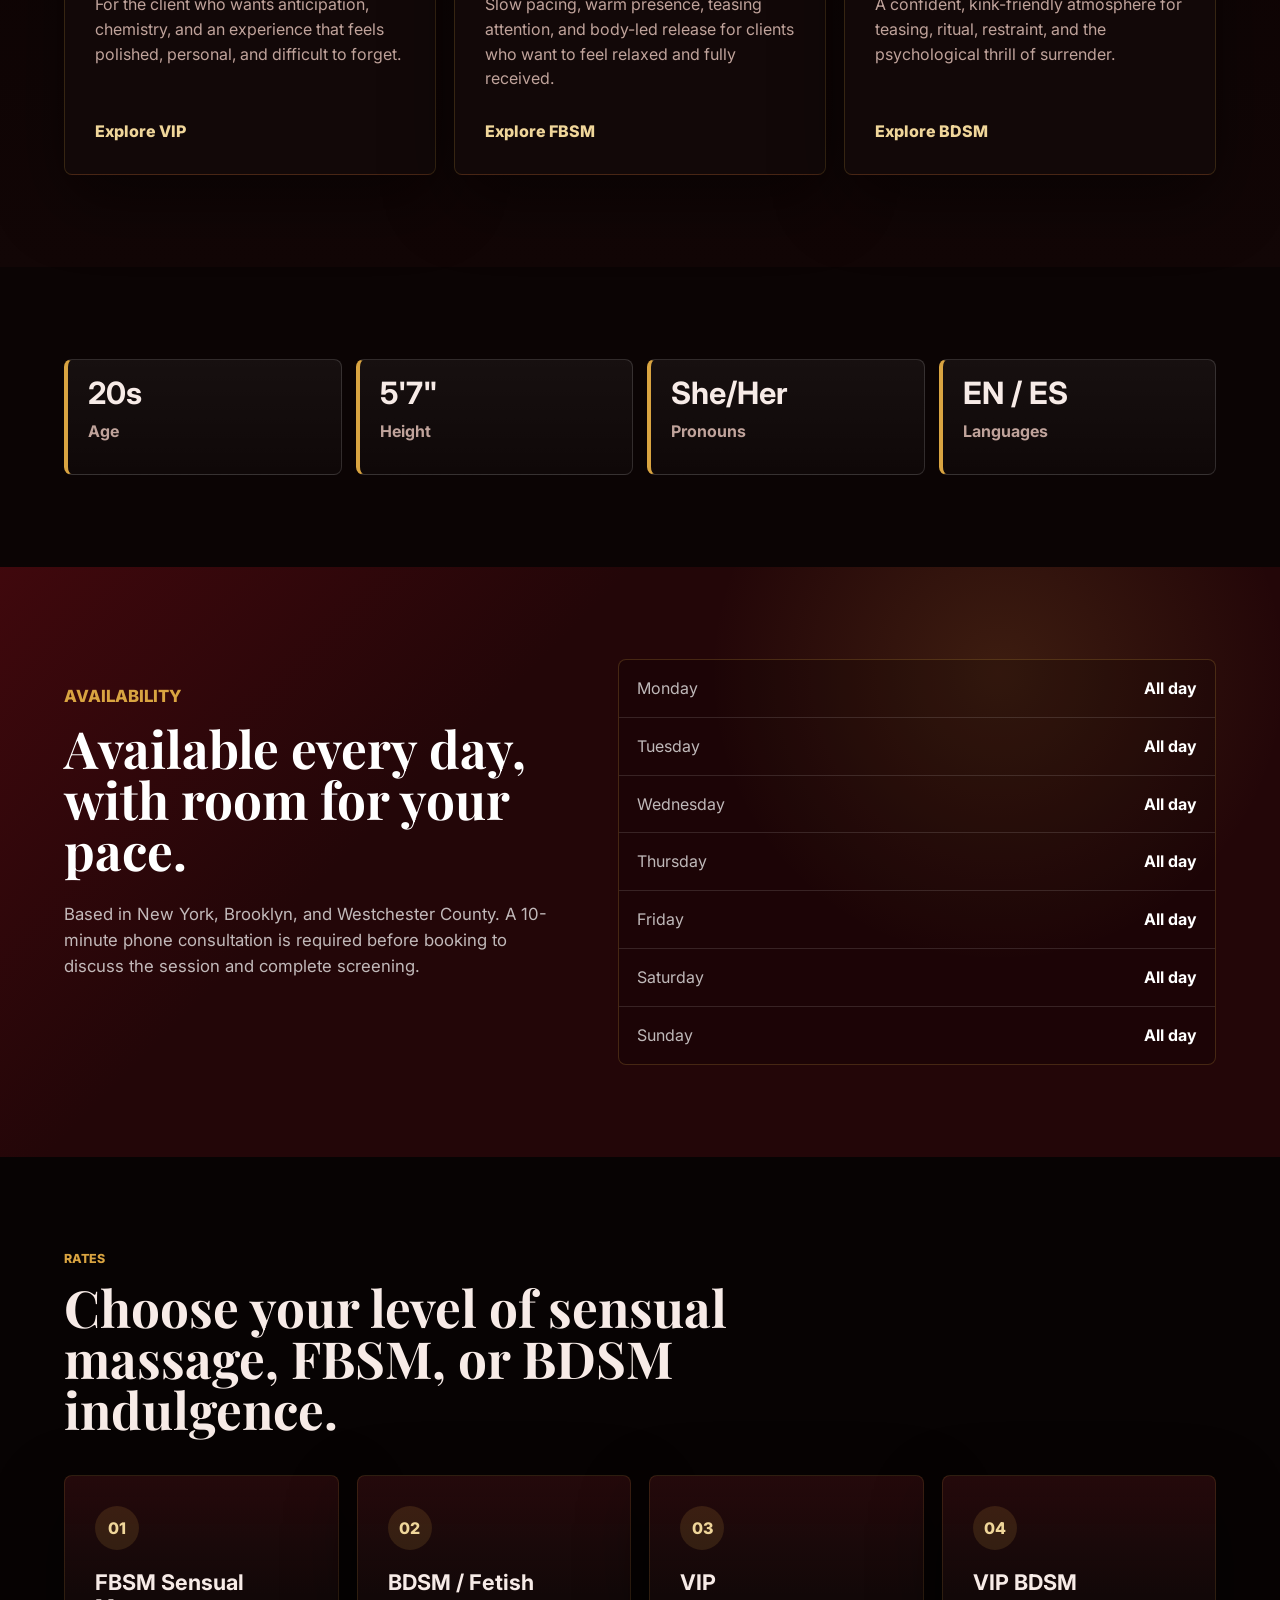
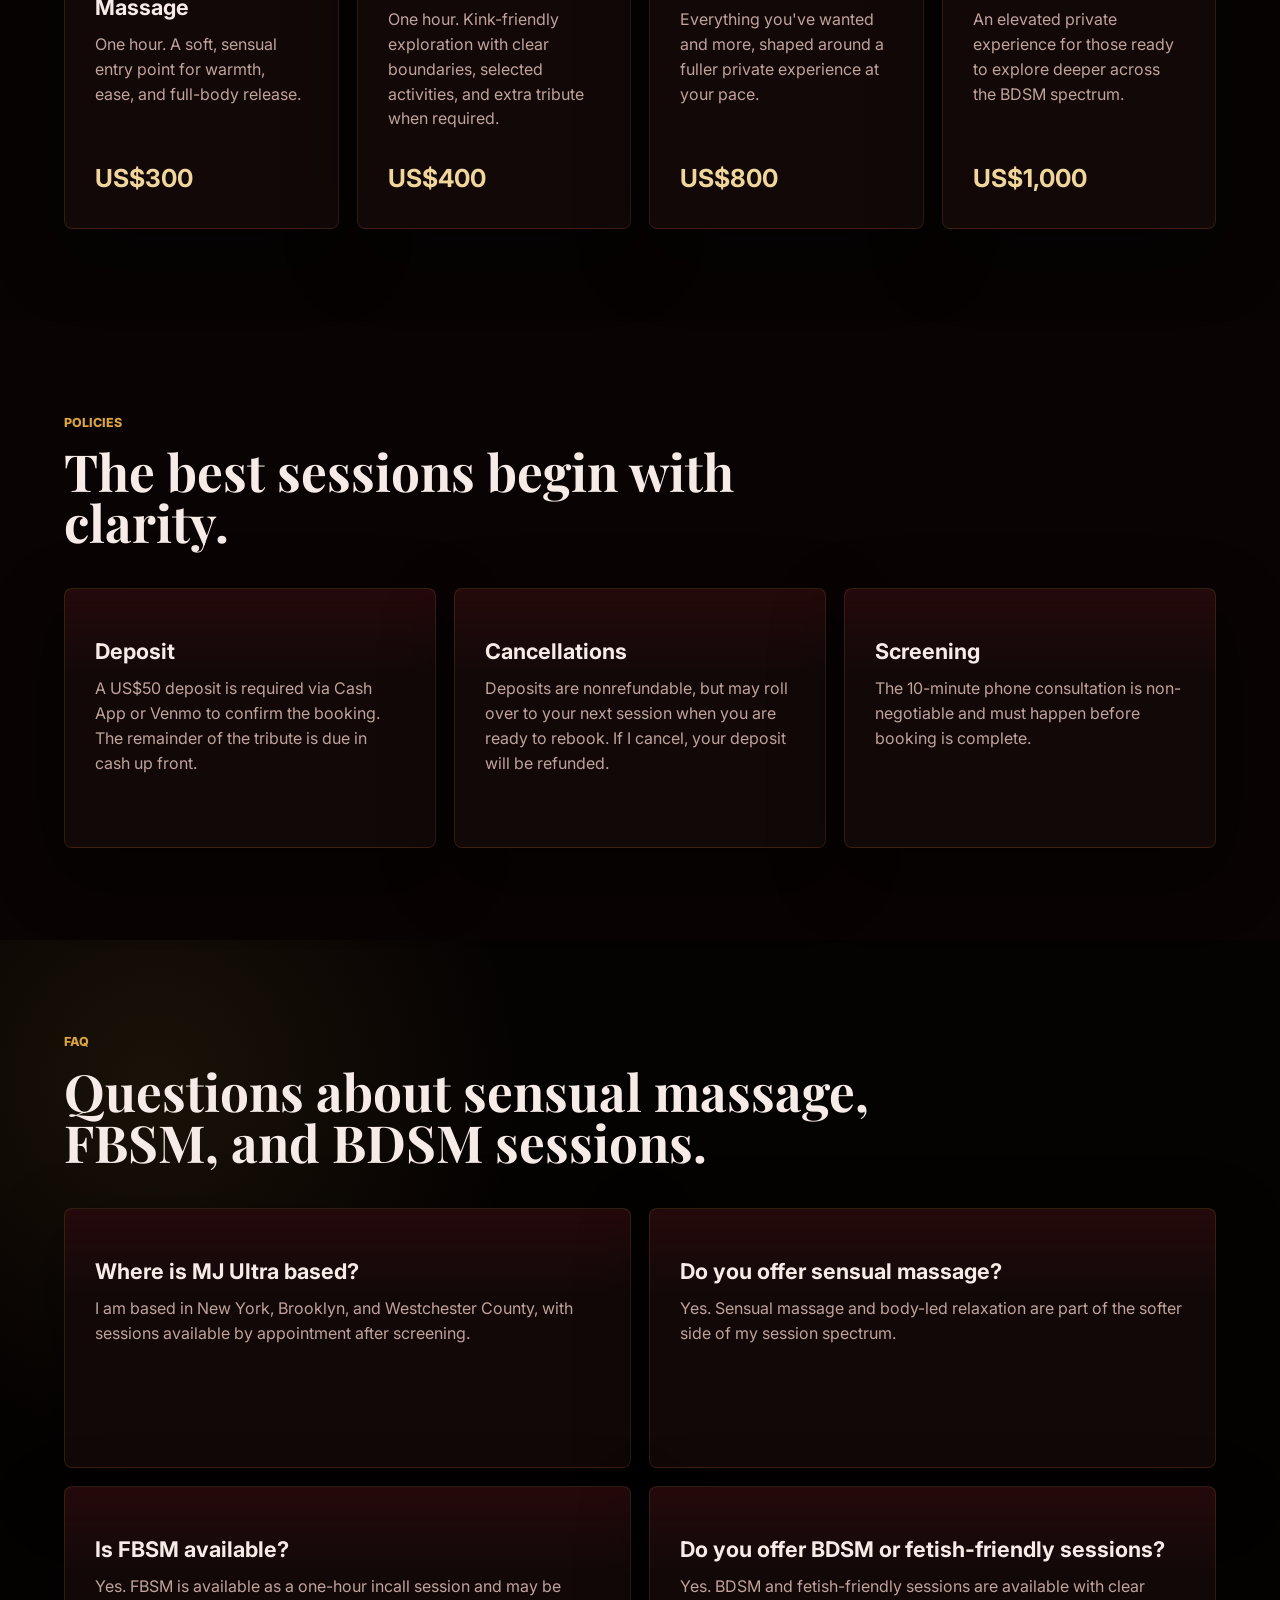
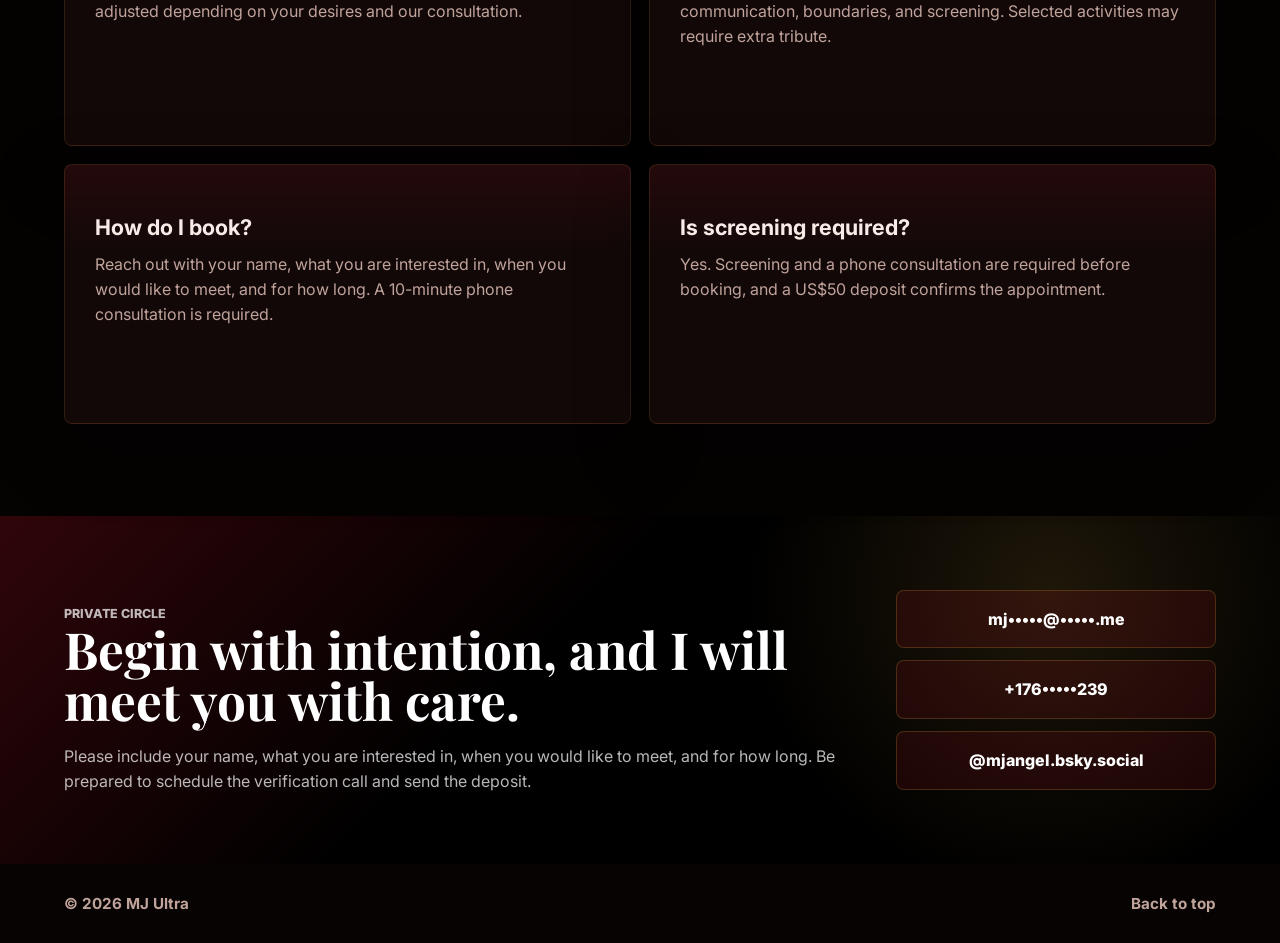
==== commit 030e6f15: "Simplify gallery heading" ====
--- a/index.html
+++ b/index.html
@@ -168,8 +168,7 @@
 
       <section class="section gallery-section" id="gallery" aria-label="Photo gallery">
         <div class="section-heading">
-          <p class="section-kicker">Gallery</p>
-          <h2>Glimpses of the warmth, confidence, and charge I bring.</h2>
+          <h2 class="gallery-title">Gallery</h2>
         </div>
         <div class="gallery-grid">
           <figure class="gallery-item tall">
--- a/styles.css
+++ b/styles.css
@@ -294,6 +294,11 @@
     #050202;
 }
 
+.gallery-title {
+  font-size: clamp(4rem, 9vw, 9rem);
+  line-height: 0.82;
+}
+
 .gallery-grid {
   display: flex;
   gap: 16px;
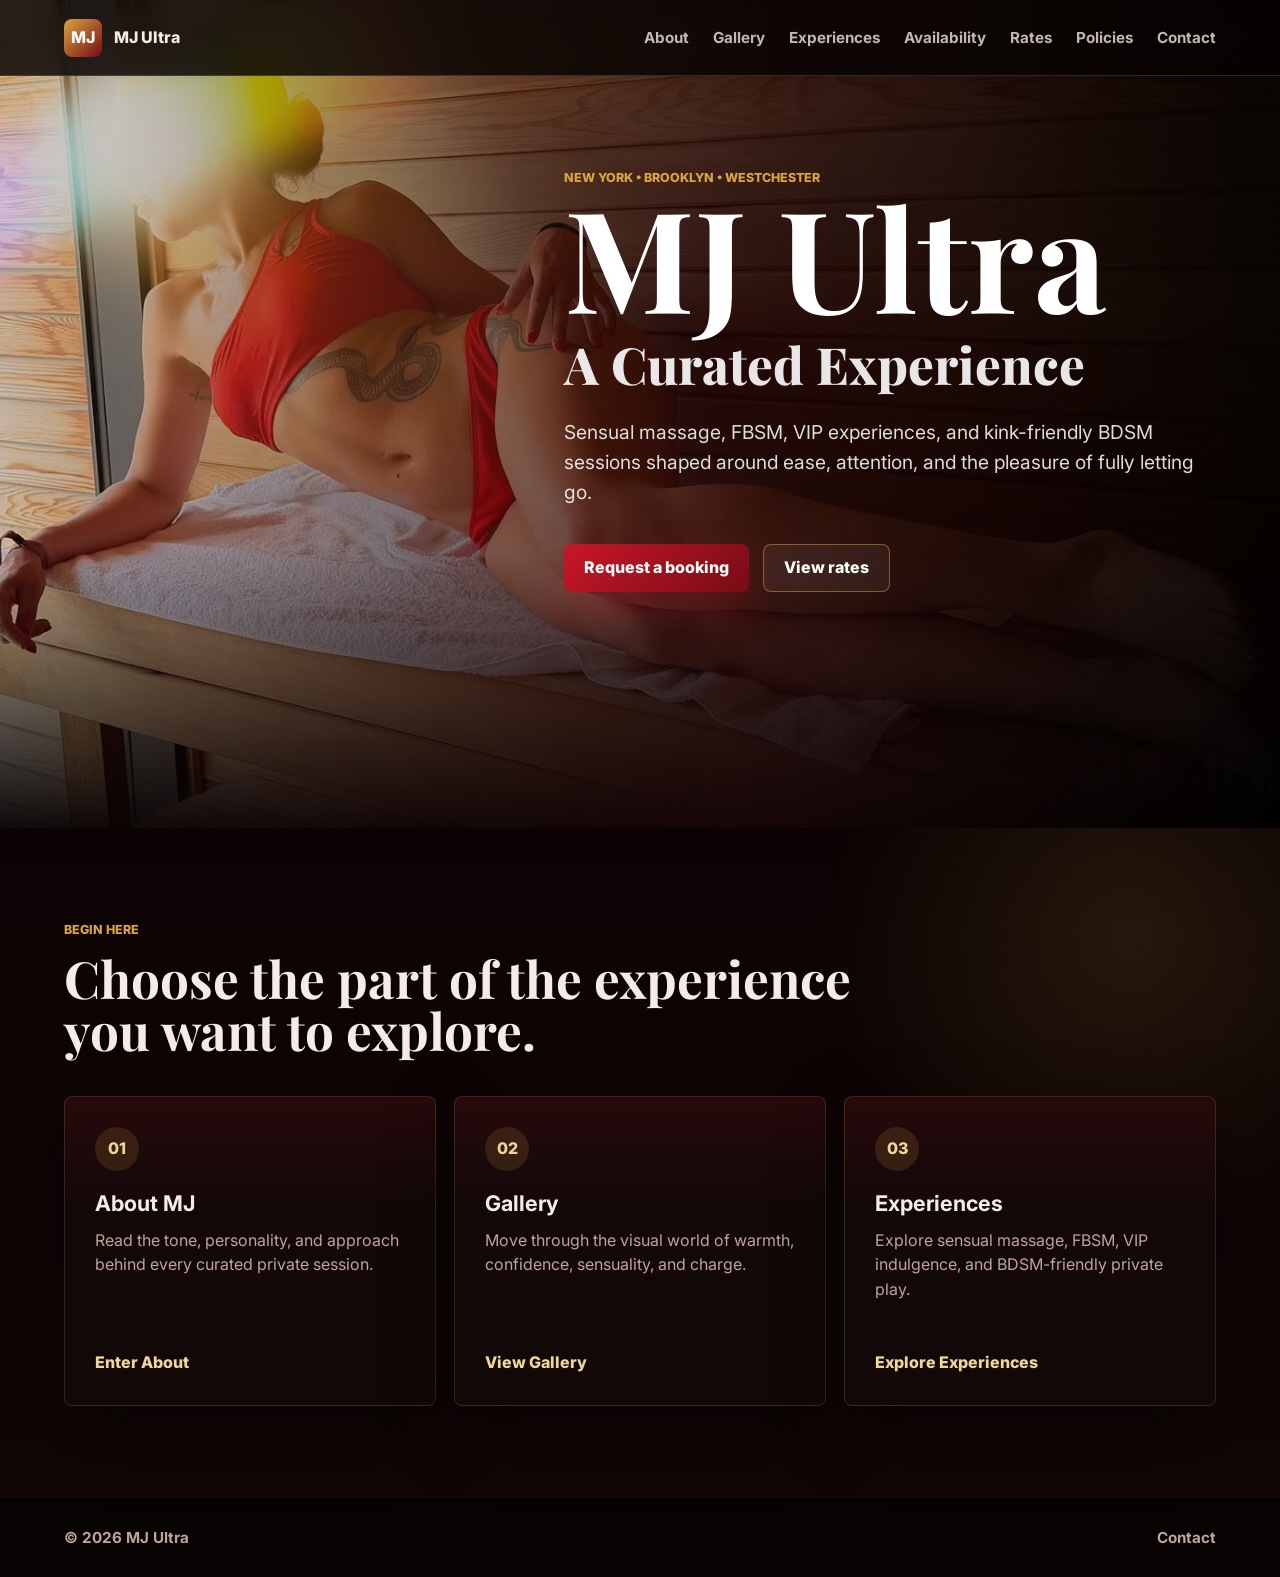
==== commit 04a21813: "Split site into pages" ====
--- a/index.html
+++ b/index.html
@@ -32,11 +32,7 @@
         "url": "https://mjultra060.github.io/mjultra/",
         "image": "https://mjultra060.github.io/mjultra/assets/mj-ultra-hero.png",
         "description": "Curated sensual massage, FBSM, VIP experiences, and kink-friendly BDSM sessions in New York, Brooklyn, and Westchester by appointment.",
-        "areaServed": [
-          "New York, NY",
-          "Brooklyn, NY",
-          "Westchester County, NY"
-        ],
+        "areaServed": ["New York, NY", "Brooklyn, NY", "Westchester County, NY"],
         "priceRange": "$300-$1000",
         "address": {
           "@type": "PostalAddress",
@@ -44,9 +40,7 @@
           "addressRegion": "NY",
           "addressCountry": "US"
         },
-        "sameAs": [
-          "https://bsky.app/profile/mjangel.bsky.social"
-        ],
+        "sameAs": ["https://bsky.app/profile/mjangel.bsky.social"],
         "makesOffer": [
           {
             "@type": "Offer",
@@ -61,47 +55,7 @@
           {
             "@type": "Offer",
             "name": "VIP Private Experiences",
-            "url": "https://mjultra060.github.io/mjultra/#rates"
-          }
-        ]
-      }
-    </script>
-    <script type="application/ld+json">
-      {
-        "@context": "https://schema.org",
-        "@type": "FAQPage",
-        "mainEntity": [
-          {
-            "@type": "Question",
-            "name": "Where is MJ Ultra based?",
-            "acceptedAnswer": {
-              "@type": "Answer",
-              "text": "MJ Ultra is based in New York, Brooklyn, and Westchester County, with sessions available by appointment after screening."
-            }
-          },
-          {
-            "@type": "Question",
-            "name": "Do you offer sensual massage?",
-            "acceptedAnswer": {
-              "@type": "Answer",
-              "text": "Yes. Sensual massage and body-led relaxation are part of the softer side of the session spectrum."
-            }
-          },
-          {
-            "@type": "Question",
-            "name": "Is FBSM available?",
-            "acceptedAnswer": {
-              "@type": "Answer",
-              "text": "Yes. FBSM is available as a one-hour incall session and may be adjusted depending on desires and consultation."
-            }
-          },
-          {
-            "@type": "Question",
-            "name": "Do you offer BDSM or fetish-friendly sessions?",
-            "acceptedAnswer": {
-              "@type": "Answer",
-              "text": "Yes. BDSM and fetish-friendly sessions are available with clear communication, boundaries, and screening."
-            }
+            "url": "https://mjultra060.github.io/mjultra/rates.html"
           }
         ]
       }
@@ -109,7 +63,7 @@
   </head>
   <body>
     <header class="site-header" data-header>
-      <a class="brand" href="#top" aria-label="MJ Ultra home">
+      <a class="brand" href="index.html" aria-label="MJ Ultra home">
         <span class="brand-mark">MJ</span>
         <span>MJ Ultra</span>
       </a>
@@ -120,13 +74,13 @@
       </button>
 
       <nav class="site-nav" data-nav>
-        <a href="#about">About</a>
-        <a href="#gallery">Gallery</a>
-        <a href="#experiences">Experiences</a>
-        <a href="#availability">Availability</a>
-        <a href="#rates">Rates</a>
-        <a href="#policies">Policies</a>
-        <a href="#contact">Contact</a>
+        <a href="about.html">About</a>
+        <a href="gallery.html">Gallery</a>
+        <a href="experiences.html">Experiences</a>
+        <a href="availability.html">Availability</a>
+        <a href="rates.html">Rates</a>
+        <a href="policies.html">Policies</a>
+        <a href="contact.html">Contact</a>
       </nav>
     </header>
 
@@ -142,270 +96,43 @@
             Sensual massage, FBSM, VIP experiences, and kink-friendly BDSM sessions shaped around ease, attention, and the pleasure of fully letting go.
           </p>
           <div class="hero-actions">
-            <a class="button primary" href="#contact">Request a booking</a>
-            <a class="button secondary" href="#rates">View rates</a>
+            <a class="button primary" href="contact.html">Request a booking</a>
+            <a class="button secondary" href="rates.html">View rates</a>
           </div>
         </div>
       </section>
 
-      <section class="section intro" id="about" aria-label="About MJ Ultra">
-        <div>
-          <p class="section-kicker">About</p>
-          <h2>Sensual massage, FBSM, and private BDSM exploration in New York.</h2>
-        </div>
-        <div class="copy-stack">
-          <p>
-            I approach life with a joie de vivre, because the best way to live is to make room for pleasure, even when it seems like there is none.
-          </p>
-          <p>
-            On my own, I recharge with long explorative walks, live music, movies in theaters, dinner and drinks with friends, and summer escapes upstate for hikes and watering holes.
-          </p>
-          <p>
-            Ultimately, I derive the utmost pleasure from making others feel safe, satisfied, and completely unburdened. Whether you are seeking sensual massage, FBSM, or a BDSM-friendly session, let me take over and give you exactly what you need.
-          </p>
-        </div>
-      </section>
-
-      <section class="section gallery-section" id="gallery" aria-label="Photo gallery">
+      <section class="section experiences" aria-label="Site sections">
         <div class="section-heading">
-          <h2 class="gallery-title">Gallery</h2>
-        </div>
-        <div class="gallery-grid">
-          <figure class="gallery-item tall">
-            <img src="assets/gallery/profile-01.avif" alt="MJ Ultra sensual massage gallery portrait in New York" loading="lazy">
-          </figure>
-          <figure class="gallery-item">
-            <img src="assets/gallery/profile-02.avif" alt="MJ Ultra FBSM and sensual bodywork gallery image" loading="lazy">
-          </figure>
-          <figure class="gallery-item wide">
-            <img src="assets/gallery/profile-03.avif" alt="MJ Ultra red black and gold sensual massage gallery photo" loading="lazy">
-          </figure>
-          <figure class="gallery-item">
-            <img src="assets/gallery/profile-04.avif" alt="MJ Ultra kink friendly BDSM gallery portrait" loading="lazy">
-          </figure>
-          <figure class="gallery-item tall">
-            <img src="assets/gallery/profile-05.avif" alt="MJ Ultra private sensual massage provider gallery photo" loading="lazy">
-          </figure>
-          <figure class="gallery-item">
-            <img src="assets/gallery/profile-06.avif" alt="MJ Ultra VIP private experience gallery image" loading="lazy">
-          </figure>
-          <figure class="gallery-item wide">
-            <img src="assets/gallery/profile-07.avif" alt="MJ Ultra Brooklyn and Westchester sensual bodywork gallery photo" loading="lazy">
-          </figure>
-          <figure class="gallery-item">
-            <img src="assets/gallery/profile-08.avif" alt="MJ Ultra BDSM and fetish friendly sensual gallery portrait" loading="lazy">
-          </figure>
-        </div>
-      </section>
-
-      <section class="section spectrum" aria-label="Experience spectrum">
-        <div class="section-heading">
-          <p class="section-kicker">The Spectrum</p>
-          <h2>Come as you are: soft, curious, or ready to go deeper.</h2>
-        </div>
-        <div class="spectrum-grid">
-          <article>
-            <span>Soft</span>
-            <h3>Sensual Massage</h3>
-            <p>Unhurried warmth, body-led relaxation, and a sensual massage session designed to help your nervous system exhale.</p>
-            <a class="text-link" href="sensual-massage-nyc.html">Explore sensual massage</a>
-          </article>
-          <article>
-            <span>Curious</span>
-            <h3>FBSM</h3>
-            <p>For those who want full body sensual massage, more charge, more anticipation, and a space where desires can be named without pressure.</p>
-          </article>
-          <article>
-            <span>Deep</span>
-            <h3>BDSM / Fetish</h3>
-            <p>Dominant-leaning, kink-friendly experiences are available with clear communication, screening, and boundaries.</p>
-          </article>
-        </div>
-      </section>
-
-      <section class="section experiences" id="experiences" aria-label="Signature experiences">
-        <div class="section-heading">
-          <p class="section-kicker">Signature Experiences</p>
-          <h2>Intimate rituals, attentive touch, and charged private play.</h2>
+          <p class="section-kicker">Begin Here</p>
+          <h2>Choose the part of the experience you want to explore.</h2>
         </div>
         <div class="experience-grid">
           <article>
             <span class="icon">01</span>
-            <h3>VIP Indulgence</h3>
-            <p>
-              For the client who wants anticipation, chemistry, and an experience that feels polished, personal, and difficult to forget.
-            </p>
-            <a href="#rates">Explore VIP</a>
+            <h3>About MJ</h3>
+            <p>Read the tone, personality, and approach behind every curated private session.</p>
+            <a href="about.html">Enter About</a>
           </article>
           <article>
             <span class="icon">02</span>
-            <h3>Sensual Bodywork & FBSM</h3>
-            <p>
-              Slow pacing, warm presence, teasing attention, and body-led release for clients who want to feel relaxed and fully received.
-            </p>
-            <a href="fbsm-nyc.html">Explore FBSM</a>
+            <h3>Gallery</h3>
+            <p>Move through the visual world of warmth, confidence, sensuality, and charge.</p>
+            <a href="gallery.html">View Gallery</a>
           </article>
           <article>
             <span class="icon">03</span>
-            <h3>Sensual Domination</h3>
-            <p>
-              A confident, kink-friendly atmosphere for teasing, ritual, restraint, and the psychological thrill of surrender.
-            </p>
-            <a href="bdsm-nyc.html">Explore BDSM</a>
+            <h3>Experiences</h3>
+            <p>Explore sensual massage, FBSM, VIP indulgence, and BDSM-friendly private play.</p>
+            <a href="experiences.html">Explore Experiences</a>
           </article>
-        </div>
-      </section>
-
-      <section class="section stats-band" aria-label="Profile details">
-        <div class="stat">
-          <strong>20s</strong>
-          <span>Age</span>
-        </div>
-        <div class="stat">
-          <strong>5'7"</strong>
-          <span>Height</span>
-        </div>
-        <div class="stat">
-          <strong>She/Her</strong>
-          <span>Pronouns</span>
-        </div>
-        <div class="stat">
-          <strong>EN / ES</strong>
-          <span>Languages</span>
-        </div>
-      </section>
-
-      <section class="section split" id="availability">
-        <div>
-          <p class="section-kicker">Availability</p>
-          <h2>Available every day, with room for your pace.</h2>
-          <p>
-            Based in New York, Brooklyn, and Westchester County. A 10-minute phone consultation is required before booking to discuss the session and complete screening.
-          </p>
-        </div>
-        <div class="availability-grid" aria-label="Weekly availability">
-          <span>Monday</span><strong>All day</strong>
-          <span>Tuesday</span><strong>All day</strong>
-          <span>Wednesday</span><strong>All day</strong>
-          <span>Thursday</span><strong>All day</strong>
-          <span>Friday</span><strong>All day</strong>
-          <span>Saturday</span><strong>All day</strong>
-          <span>Sunday</span><strong>All day</strong>
-        </div>
-      </section>
-
-      <section class="section" id="rates">
-        <div class="section-heading">
-          <p class="section-kicker">Rates</p>
-          <h2>Choose your level of sensual massage, FBSM, or BDSM indulgence.</h2>
-        </div>
-        <div class="rate-grid">
-          <article class="rate-card">
-            <span class="icon">01</span>
-            <h3>FBSM Sensual Massage</h3>
-            <p>One hour. A soft, sensual entry point for warmth, ease, and full-body release.</p>
-            <strong>US$300</strong>
-          </article>
-          <article class="rate-card">
-            <span class="icon">02</span>
-            <h3>BDSM / Fetish</h3>
-            <p>One hour. Kink-friendly exploration with clear boundaries, selected activities, and extra tribute when required.</p>
-            <strong>US$400</strong>
-          </article>
-          <article class="rate-card">
-            <span class="icon">03</span>
-            <h3>VIP</h3>
-            <p>Everything you've wanted and more, shaped around a fuller private experience at your pace.</p>
-            <strong>US$800</strong>
-          </article>
-          <article class="rate-card">
-            <span class="icon">04</span>
-            <h3>VIP BDSM</h3>
-            <p>An elevated private experience for those ready to explore deeper across the BDSM spectrum.</p>
-            <strong>US$1,000</strong>
-          </article>
-        </div>
-      </section>
-
-      <section class="section policy-section" id="policies">
-        <div class="section-heading">
-          <p class="section-kicker">Policies</p>
-          <h2>The best sessions begin with clarity.</h2>
-        </div>
-        <div class="policy-grid">
-          <article>
-            <h3>Deposit</h3>
-            <p>
-              A US$50 deposit is required via Cash App or Venmo to confirm the booking. The remainder of the tribute is due in cash up front.
-            </p>
-          </article>
-          <article>
-            <h3>Cancellations</h3>
-            <p>
-              Deposits are nonrefundable, but may roll over to your next session when you are ready to rebook. If I cancel, your deposit will be refunded.
-            </p>
-          </article>
-          <article>
-            <h3>Screening</h3>
-            <p>
-              The 10-minute phone consultation is non-negotiable and must happen before booking is complete.
-            </p>
-          </article>
-        </div>
-      </section>
-
-      <section class="section faq-section" id="faq" aria-label="Frequently asked questions">
-        <div class="section-heading">
-          <p class="section-kicker">FAQ</p>
-          <h2>Questions about sensual massage, FBSM, and BDSM sessions.</h2>
-        </div>
-        <div class="faq-grid">
-          <article>
-            <h3>Where is MJ Ultra based?</h3>
-            <p>I am based in New York, Brooklyn, and Westchester County, with sessions available by appointment after screening.</p>
-          </article>
-          <article>
-            <h3>Do you offer sensual massage?</h3>
-            <p>Yes. Sensual massage and body-led relaxation are part of the softer side of my session spectrum.</p>
-          </article>
-          <article>
-            <h3>Is FBSM available?</h3>
-            <p>Yes. FBSM is available as a one-hour incall session and may be adjusted depending on your desires and our consultation.</p>
-          </article>
-          <article>
-            <h3>Do you offer BDSM or fetish-friendly sessions?</h3>
-            <p>Yes. BDSM and fetish-friendly sessions are available with clear communication, boundaries, and screening. Selected activities may require extra tribute.</p>
-          </article>
-          <article>
-            <h3>How do I book?</h3>
-            <p>Reach out with your name, what you are interested in, when you would like to meet, and for how long. A 10-minute phone consultation is required.</p>
-          </article>
-          <article>
-            <h3>Is screening required?</h3>
-            <p>Yes. Screening and a phone consultation are required before booking, and a US$50 deposit confirms the appointment.</p>
-          </article>
-        </div>
-      </section>
-
-      <section class="contact-band" id="contact">
-        <div>
-          <p class="section-kicker">Private Circle</p>
-          <h2>Begin with intention, and I will meet you with care.</h2>
-          <p>
-            Please include your name, what you are interested in, when you would like to meet, and for how long. Be prepared to schedule the verification call and send the deposit.
-          </p>
-        </div>
-        <div class="contact-list">
-          <span class="contact-pill">mj•••••@•••••.me</span>
-          <span class="contact-pill">+176•••••239</span>
-          <span class="contact-pill">@mjangel.bsky.social</span>
         </div>
       </section>
     </main>
 
     <footer class="site-footer">
       <span>© 2026 MJ Ultra</span>
-      <a href="#top">Back to top</a>
+      <a href="contact.html">Contact</a>
     </footer>
 
     <script src="script.js"></script>
--- a/styles.css
+++ b/styles.css
@@ -267,6 +267,14 @@
   margin: 0;
 }
 
+h1 {
+  font-family: "Playfair Display", Georgia, serif;
+  font-size: clamp(3rem, 6vw, 6.4rem);
+  letter-spacing: 0;
+  line-height: 0.94;
+  margin: 0;
+}
+
 h3 {
   font-size: 1.35rem;
   line-height: 1.15;
@@ -286,6 +294,10 @@
 
 .section-heading {
   max-width: 820px;
+}
+
+.page-section {
+  padding-top: 168px;
 }
 
 .gallery-section {
@@ -605,6 +617,10 @@
 }
 
 .contact-band h2 {
+  max-width: 820px;
+}
+
+.contact-band h1 {
   max-width: 820px;
 }
 
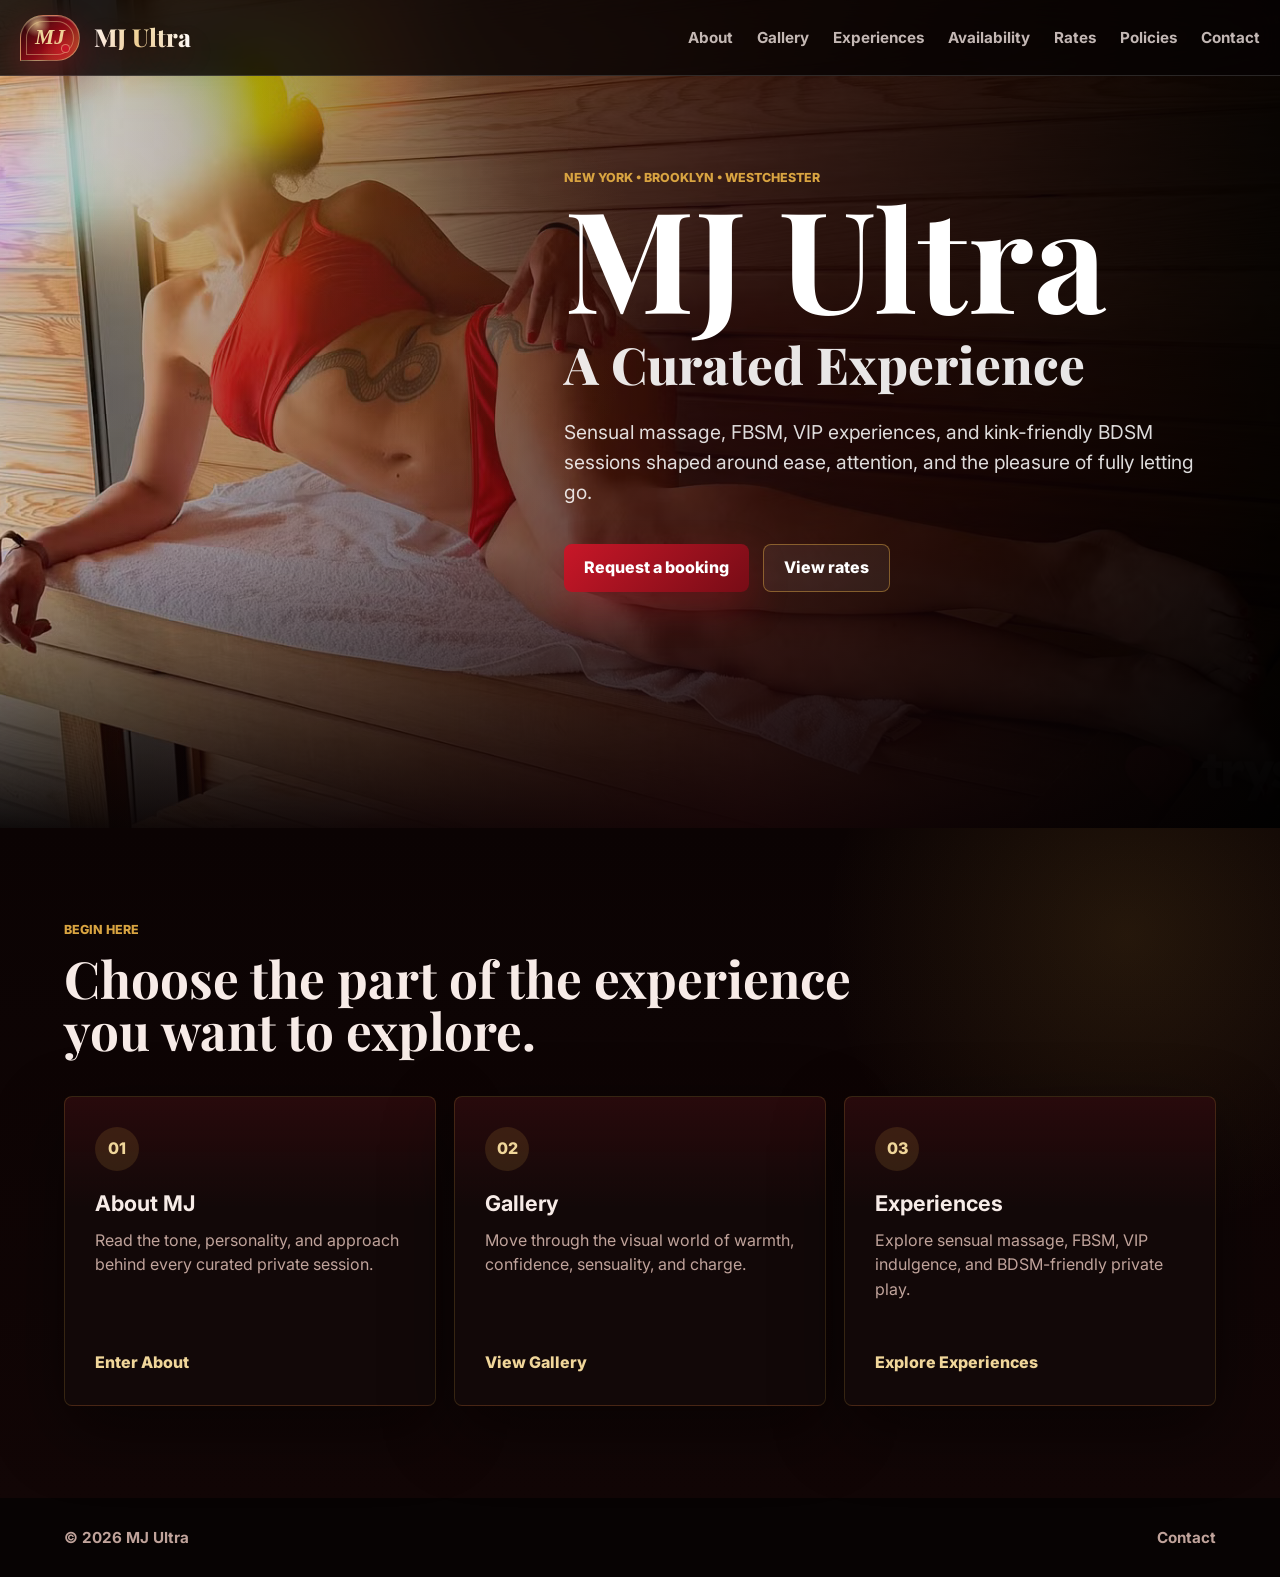
==== commit 413e23c3: "Add logo share preview metadata" ====
--- a/index.html
+++ b/index.html
@@ -8,13 +8,21 @@
       content="MJ Ultra offers sensual massage, FBSM, VIP experiences, and kink-friendly BDSM sessions in New York, Brooklyn, and Westchester by appointment."
     >
     <meta name="robots" content="index, follow">
+    <meta property="og:site_name" content="MJ Ultra">
+    <meta property="og:type" content="website">
+    <meta property="og:title" content="MJ Ultra | Sensual Massage, FBSM &amp; BDSM in NYC">
+    <meta property="og:description" content="MJ Ultra offers sensual massage, FBSM, VIP experiences, and kink-friendly BDSM sessions in New York, Brooklyn, and Westchester by appointment.">
+    <meta property="og:url" content="https://mjultra060.github.io/mjultra/">
+    <meta property="og:image" content="https://mjultra060.github.io/mjultra/assets/mj-ultra-share.png">
+    <meta property="og:image:secure_url" content="https://mjultra060.github.io/mjultra/assets/mj-ultra-share.png">
+    <meta property="og:image:width" content="1200">
+    <meta property="og:image:height" content="630">
+    <meta property="og:image:alt" content="MJ Ultra red black and gold logo card for sensual massage, FBSM, and private BDSM in New York">
+    <meta name="twitter:card" content="summary_large_image">
+    <meta name="twitter:title" content="MJ Ultra | Sensual Massage, FBSM &amp; BDSM in NYC">
+    <meta name="twitter:description" content="MJ Ultra offers sensual massage, FBSM, VIP experiences, and kink-friendly BDSM sessions in New York, Brooklyn, and Westchester by appointment.">
+    <meta name="twitter:image" content="https://mjultra060.github.io/mjultra/assets/mj-ultra-share.png">
     <meta name="keywords" content="MJ Ultra, sensual massage NYC, FBSM New York, BDSM NYC, fetish friendly massage, Brooklyn sensual massage, Westchester massage">
-    <meta property="og:title" content="MJ Ultra | Sensual Massage, FBSM & BDSM in NYC">
-    <meta property="og:description" content="Curated sensual massage, FBSM, VIP experiences, and kink-friendly BDSM sessions in New York, Brooklyn, and Westchester.">
-    <meta property="og:type" content="website">
-    <meta property="og:url" content="https://mjultra060.github.io/mjultra/">
-    <meta property="og:image" content="https://mjultra060.github.io/mjultra/assets/mj-ultra-hero.png">
-    <meta name="twitter:card" content="summary_large_image">
     <link rel="canonical" href="https://mjultra060.github.io/mjultra/">
     <title>MJ Ultra | Sensual Massage, FBSM & BDSM in NYC</title>
     <link rel="preconnect" href="https://fonts.googleapis.com">
--- a/styles.css
+++ b/styles.css
@@ -21,6 +21,7 @@
 
 html {
   scroll-behavior: smooth;
+  -webkit-text-size-adjust: 100%;
 }
 
 body {
@@ -29,6 +30,7 @@
   color: var(--ink);
   font-family: Inter, system-ui, -apple-system, BlinkMacSystemFont, "Segoe UI", sans-serif;
   line-height: 1.55;
+  overflow-x: hidden;
 }
 
 a {
@@ -56,7 +58,7 @@
   height: 76px;
   justify-content: space-between;
   left: 0;
-  padding: 0 clamp(20px, 5vw, 72px);
+  padding: 0 max(20px, env(safe-area-inset-left)) 0 max(20px, env(safe-area-inset-right));
   position: fixed;
   right: 0;
   top: 0;
@@ -66,19 +68,64 @@
 .brand {
   align-items: center;
   display: flex;
+  color: var(--white);
+  font-family: "Playfair Display", Georgia, serif;
+  font-size: 1.55rem;
   font-weight: 800;
-  gap: 12px;
+  gap: 14px;
+  letter-spacing: 0;
+  line-height: 1;
+  text-shadow: 0 10px 28px rgba(200, 23, 40, 0.24);
 }
 
 .brand-mark {
   align-items: center;
-  background: linear-gradient(135deg, var(--gold), var(--red-deep));
-  border-radius: 8px;
-  color: var(--white);
+  background:
+    radial-gradient(circle at 28% 18%, rgba(240, 214, 154, 0.78), transparent 24%),
+    radial-gradient(circle at 70% 82%, rgba(200, 23, 40, 0.78), transparent 38%),
+    linear-gradient(135deg, #1a0708 0%, #8d0d18 54%, #d9a441 130%);
+  border: 1px solid rgba(240, 214, 154, 0.46);
+  border-radius: 999px 999px 999px 14px;
+  box-shadow:
+    inset 0 1px 0 rgba(255, 255, 255, 0.18),
+    0 14px 34px rgba(200, 23, 40, 0.32);
+  color: var(--gold-soft);
   display: inline-flex;
-  height: 38px;
+  font-family: "Playfair Display", Georgia, serif;
+  font-size: 1.35rem;
+  font-style: italic;
+  height: 46px;
   justify-content: center;
-  width: 38px;
+  overflow: hidden;
+  position: relative;
+  width: 60px;
+}
+
+.brand-mark::before {
+  border: 1px solid rgba(240, 214, 154, 0.42);
+  border-radius: inherit;
+  content: "";
+  inset: 5px;
+  position: absolute;
+}
+
+.brand-mark::after {
+  background: var(--red);
+  border: 1px solid rgba(240, 214, 154, 0.5);
+  border-radius: 999px;
+  bottom: 7px;
+  box-shadow: 0 0 18px rgba(200, 23, 40, 0.65);
+  content: "";
+  height: 7px;
+  position: absolute;
+  right: 9px;
+  width: 7px;
+}
+
+.brand > span:last-child {
+  background: linear-gradient(90deg, #fff8f2 0%, var(--gold-soft) 46%, #ffffff 100%);
+  background-clip: text;
+  color: transparent;
 }
 
 .site-nav {
@@ -104,7 +151,8 @@
 
 .nav-toggle {
   background: transparent;
-  border: 0;
+  border: 1px solid rgba(217, 164, 65, 0.22);
+  border-radius: 8px;
   cursor: pointer;
   display: none;
   height: 44px;
@@ -226,6 +274,7 @@
   justify-content: center;
   min-height: 48px;
   padding: 0 20px;
+  text-align: center;
 }
 
 .button.primary {
@@ -290,6 +339,152 @@
 
 .copy-stack p {
   margin: 0;
+}
+
+.social-card {
+  background:
+    linear-gradient(180deg, rgba(217, 164, 65, 0.08), transparent 42%),
+    var(--panel);
+  border: 1px solid rgba(217, 164, 65, 0.16);
+  border-radius: 8px;
+  margin-top: 12px;
+  padding: 24px;
+}
+
+.social-card h2 {
+  font-size: clamp(1.8rem, 3vw, 3rem);
+}
+
+.social-card p {
+  color: var(--muted);
+  margin-top: 14px;
+}
+
+.bluesky-link {
+  align-items: center;
+  background:
+    radial-gradient(circle at 18% 18%, rgba(75, 169, 255, 0.28), transparent 30%),
+    linear-gradient(135deg, rgba(200, 23, 40, 0.18), rgba(217, 164, 65, 0.12));
+  border: 1px solid rgba(217, 164, 65, 0.28);
+  border-radius: 8px;
+  box-shadow: 0 18px 42px rgba(0, 0, 0, 0.28);
+  display: inline-flex;
+  gap: 14px;
+  margin-top: 22px;
+  min-height: 72px;
+  padding: 14px 18px;
+  transition: transform 180ms ease, border-color 180ms ease, background 180ms ease;
+}
+
+.bluesky-link:hover {
+  border-color: rgba(240, 214, 154, 0.6);
+  transform: translateY(-2px);
+}
+
+.bluesky-logo {
+  color: #4ba9ff;
+  flex: 0 0 42px;
+  filter: drop-shadow(0 8px 18px rgba(75, 169, 255, 0.25));
+  height: 42px;
+  width: 42px;
+}
+
+.bluesky-logo path {
+  fill: currentColor;
+}
+
+.bluesky-link span {
+  display: grid;
+  gap: 4px;
+}
+
+.bluesky-link strong {
+  color: var(--white);
+  font-size: 1.05rem;
+}
+
+.bluesky-link small {
+  color: var(--gold-soft);
+  font-size: 0.92rem;
+  font-weight: 800;
+}
+
+.cashapp-pill {
+  background:
+    radial-gradient(circle at 18% 20%, rgba(0, 214, 115, 0.2), transparent 34%),
+    rgba(217, 164, 65, 0.1);
+  border: 1px solid rgba(217, 164, 65, 0.26);
+  border-radius: 8px;
+  color: var(--gold-soft);
+  display: inline-flex;
+  font-size: 1.2rem;
+  font-weight: 800;
+  margin-top: 18px;
+  min-height: 54px;
+  padding: 12px 18px;
+}
+
+.about-page {
+  gap: clamp(32px, 5vw, 64px);
+  grid-template-columns: minmax(0, 0.9fr) minmax(460px, 1.1fr);
+  padding-bottom: 58px;
+  padding-top: 138px;
+}
+
+.about-page h1 {
+  font-size: clamp(3.4rem, 5.4vw, 5.8rem);
+  line-height: 0.9;
+}
+
+.about-page .copy-stack {
+  font-size: 1rem;
+  gap: 14px;
+}
+
+.social-grid {
+  display: grid;
+  gap: 14px;
+  grid-template-columns: repeat(2, minmax(0, 1fr));
+  margin-top: 4px;
+}
+
+.social-grid .social-card {
+  display: flex;
+  flex-direction: column;
+  justify-content: space-between;
+  margin-top: 0;
+  min-height: 212px;
+  padding: 18px;
+}
+
+.social-grid .social-card h2 {
+  font-size: clamp(1.5rem, 2.4vw, 2.25rem);
+}
+
+.social-grid .social-card p {
+  line-height: 1.45;
+  margin-top: 10px;
+}
+
+.social-grid .bluesky-link {
+  gap: 12px;
+  margin-top: 16px;
+  min-height: 62px;
+  padding: 12px;
+  width: 100%;
+}
+
+.social-grid .bluesky-logo {
+  flex-basis: 34px;
+  height: 34px;
+  width: 34px;
+}
+
+.social-grid .cashapp-pill {
+  align-items: center;
+  margin-top: 16px;
+  min-height: 50px;
+  width: fit-content;
 }
 
 .section-heading {
@@ -640,10 +835,39 @@
   border: 1px solid rgba(217, 164, 65, 0.22);
   border-radius: 8px;
   color: var(--white);
-  display: block;
+  cursor: pointer;
+  display: grid;
+  font: inherit;
   font-weight: 800;
+  gap: 4px;
+  min-height: 72px;
   padding: 16px 18px;
-  text-align: center;
+  text-align: left;
+  width: 100%;
+}
+
+.contact-pill:hover,
+.contact-pill:focus-visible {
+  border-color: rgba(240, 214, 154, 0.62);
+  outline: 0;
+}
+
+.contact-pill.is-revealed {
+  background:
+    radial-gradient(circle at 12% 20%, rgba(217, 164, 65, 0.12), transparent 30%),
+    rgba(200, 23, 40, 0.16);
+}
+
+.contact-label {
+  color: var(--gold-soft);
+  font-size: 0.78rem;
+  text-transform: uppercase;
+}
+
+.contact-value {
+  color: var(--white);
+  font-size: 1rem;
+  overflow-wrap: anywhere;
 }
 
 .site-footer {
@@ -669,29 +893,65 @@
 
 @media (max-width: 850px) {
   .site-header {
-    height: 68px;
+    height: 72px;
+    padding-left: 16px;
+    padding-right: 16px;
+  }
+
+  .brand {
+    font-size: 1.28rem;
+    gap: 10px;
+    min-width: 0;
+  }
+
+  .brand-mark {
+    border-radius: 999px 999px 999px 12px;
+    flex: 0 0 50px;
+    font-size: 1.12rem;
+    height: 40px;
+    width: 50px;
+  }
+
+  .brand-mark::before {
+    inset: 4px;
+  }
+
+  .brand-mark::after {
+    bottom: 6px;
+    height: 6px;
+    right: 8px;
+    width: 6px;
   }
 
   .brand span:last-child {
-    max-width: 168px;
+    max-width: 150px;
+    overflow: hidden;
+    text-overflow: ellipsis;
+    white-space: nowrap;
   }
 
   .nav-toggle {
     display: block;
+    flex: 0 0 44px;
   }
 
   .site-nav {
-    background: rgba(7, 3, 3, 0.98);
-    border-bottom: 1px solid var(--line);
+    background:
+      radial-gradient(circle at 88% 0%, rgba(217, 164, 65, 0.12), transparent 28%),
+      rgba(7, 3, 3, 0.98);
+    border: 1px solid rgba(217, 164, 65, 0.16);
+    border-radius: 0 0 8px 8px;
     box-shadow: var(--shadow);
     display: none;
     flex-direction: column;
     gap: 0;
-    left: 0;
-    padding: 12px 20px 22px;
+    left: 10px;
+    max-height: calc(100vh - 84px);
+    overflow-y: auto;
+    padding: 10px 16px 16px;
     position: absolute;
-    right: 0;
-    top: 68px;
+    right: 10px;
+    top: 72px;
   }
 
   .site-nav.is-open {
@@ -699,27 +959,85 @@
   }
 
   .site-nav a {
-    padding: 14px 0;
+    border-bottom: 1px solid rgba(255, 255, 255, 0.08);
+    min-height: 46px;
+    padding: 13px 0;
     width: 100%;
   }
 
+  .site-nav a:last-child {
+    border-bottom: 0;
+  }
+
   .hero {
-    min-height: 780px;
+    min-height: 100svh;
+  }
+
+  .hero-image {
+    object-position: 38% center;
   }
 
   .hero-overlay {
     background:
-      linear-gradient(0deg, rgba(0, 0, 0, 0.92), rgba(0, 0, 0, 0.38)),
-      linear-gradient(90deg, rgba(0, 0, 0, 0.75), transparent);
+      linear-gradient(0deg, rgba(0, 0, 0, 0.94) 0%, rgba(0, 0, 0, 0.7) 42%, rgba(0, 0, 0, 0.28) 100%),
+      radial-gradient(circle at 70% 24%, rgba(217, 164, 65, 0.14), transparent 34%);
   }
 
   .hero-content {
-    padding-top: 128px;
+    margin-left: 0;
+    max-width: none;
+    padding: 116px 18px 56px;
+  }
+
+  .hero h1 {
+    font-size: clamp(4.4rem, 22vw, 6.8rem);
+    line-height: 0.8;
+  }
+
+  .hero-tagline {
+    font-size: clamp(1.55rem, 8vw, 2.6rem);
+    margin-top: 22px;
+  }
+
+  .hero-copy,
+  .service-page p:not(.section-kicker),
+  .copy-stack {
+    font-size: 1rem;
+  }
+
+  h1 {
+    font-size: clamp(2.8rem, 14vw, 4.8rem);
+    line-height: 0.95;
+  }
+
+  h2 {
+    font-size: clamp(2.1rem, 10vw, 3.8rem);
+  }
+
+  .section,
+  .contact-band {
+    padding-left: 18px;
+    padding-right: 18px;
+  }
+
+  .page-section,
+  .service-page {
+    padding-top: 116px;
+  }
+
+  .about-page {
+    grid-template-columns: 1fr;
+    padding-bottom: 64px;
+  }
+
+  .about-page h1 {
+    font-size: clamp(3.1rem, 13vw, 5rem);
   }
 
   .intro,
   .split {
     grid-template-columns: 1fr;
+    gap: 32px;
   }
 
   .stats-band,
@@ -736,30 +1054,123 @@
     align-items: flex-start;
     flex-direction: column;
   }
+
+  .experience-grid,
+  .spectrum-grid,
+  .rate-grid,
+  .policy-grid,
+  .faq-grid {
+    gap: 14px;
+    margin-top: 30px;
+  }
+
+  .experience-grid article,
+  .spectrum-grid article,
+  .rate-card,
+  .policy-grid article,
+  .faq-grid article,
+  .social-card {
+    min-height: auto;
+    padding: 22px;
+  }
+
+  .bluesky-link {
+    width: 100%;
+  }
+
+  .social-grid {
+    grid-template-columns: 1fr;
+  }
+
+  .social-grid .social-card {
+    min-height: auto;
+  }
+
+  .stats-band {
+    gap: 12px;
+  }
+
+  .stat {
+    min-height: 94px;
+  }
+
+  .availability-grid {
+    grid-template-columns: minmax(0, 1fr) auto;
+  }
+
+  .availability-grid span,
+  .availability-grid strong {
+    padding: 14px;
+  }
+
+  .contact-list {
+    width: 100%;
+  }
+
+  .site-footer {
+    gap: 10px;
+  }
 }
 
 @media (max-width: 520px) {
-  .hero h1 {
-    font-size: 4.4rem;
-  }
-
   .hero-actions,
   .button {
     width: 100%;
   }
 
   .section {
-    padding-bottom: 64px;
-    padding-top: 64px;
+    padding-bottom: 58px;
+    padding-top: 58px;
+  }
+
+  .page-section,
+  .service-page {
+    padding-top: 106px;
+  }
+
+  .gallery-title {
+    font-size: clamp(4.4rem, 22vw, 6.4rem);
+  }
+
+  .gallery-grid {
+    gap: 12px;
+    margin-top: 28px;
+    padding-bottom: 14px;
   }
 
   .gallery-item,
   .gallery-item.wide,
   .gallery-item.tall {
-    flex-basis: min(82vw, 360px);
+    flex-basis: min(84vw, 340px);
   }
 
   .contact-pill {
     text-align: left;
   }
-}
+
+  .brand > span:last-child {
+    max-width: 124px;
+  }
+}
+
+@media (max-width: 380px) {
+  .brand > span:last-child {
+    max-width: 104px;
+  }
+
+  .brand-mark {
+    flex-basis: 46px;
+    width: 46px;
+  }
+
+  .hero-content {
+    padding-left: 14px;
+    padding-right: 14px;
+  }
+
+  .section,
+  .contact-band {
+    padding-left: 14px;
+    padding-right: 14px;
+  }
+}
